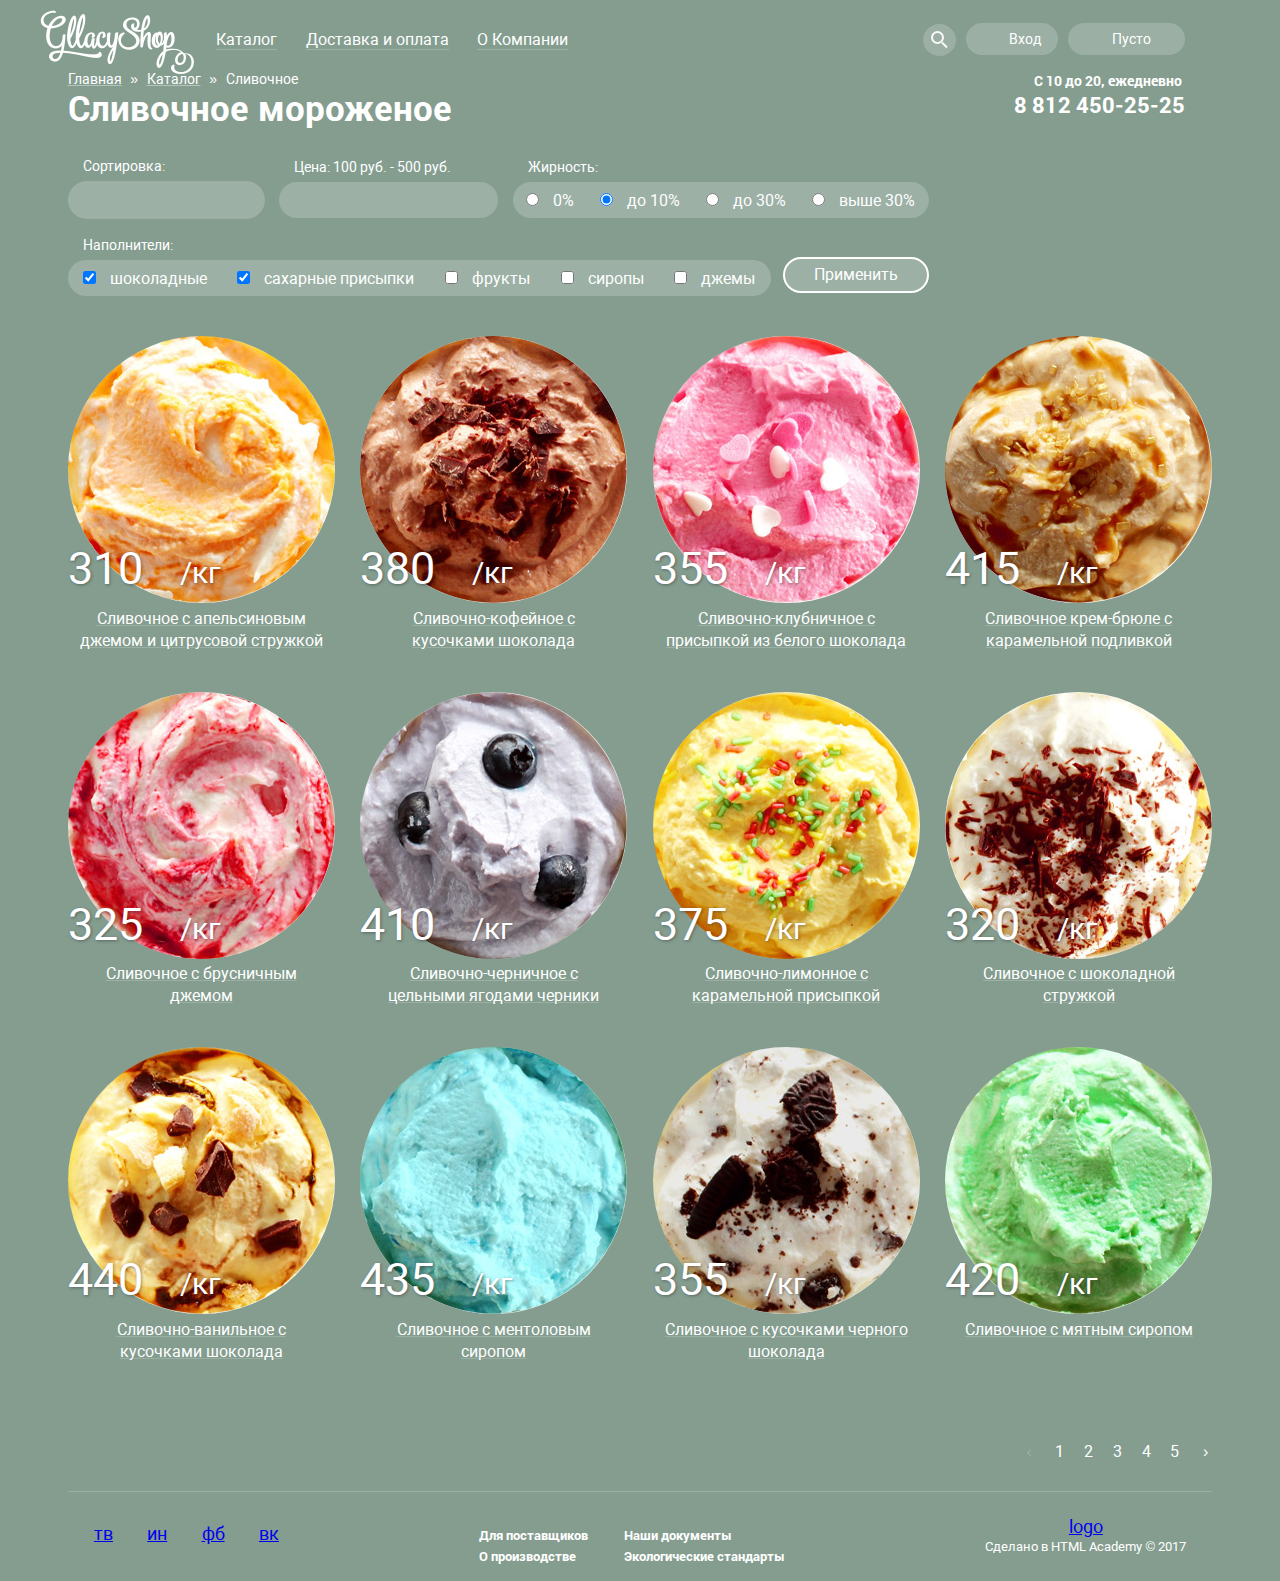
==== catalog.html @ 4d284d8c "grids" ====
<!DOCTYPE html>
<html lang='ru'>

<head>
  <meta charset='utf-8'>
  <title>Gllacy Shop</title>
  <link href="css/normalize.css" rel="stylesheet">
  <link href="css/style.css" rel="stylesheet">
</head>

<body>
  <div class="content-wrapper">
  <div class="site-wrapper">
    <header class="page-header">
      <div class='page-header__container'>
        <div class="page-header__logo">
          <a href="index.html">
          <img src="img/logo.png" width="154px" height="64px" alt="Gllacy Shop" />
          </a>
        </div>
        <nav class="navigation">
          <div class="navigation__top">
            <ul class="navigation__first-list">
              <li>
                <a href="catalog.html">Каталог</a>
              </li>
              <li>
                <a href="#">Доставка и оплата</a>
              </li>
              <li>
                <a href="#">О Компании</a>
              </li>
            </ul>
            <ul class="navigation__second-list">
              <li class="navigation__first-item">
                <a class="navigation__second-list-search" href="#" title="Поиск"></a>
              </li>
              <li class="navigation__second-item">
                <a class="navigation__second-list-account" href="#">Вход</a>
              </li>
              <li class="navigation__third-item">
                <a class="navigation__second-list-basket" href="#" title="Карзина">Пусто</a>
              </li>
            </ul>
            <div class="telephone">
              <a class="navigation__telephone" href="tel:+78124502525">8 812 450-25-25</a>
            </div>
          </div>
          <ul class="navigation__hidden-list">
            <li class="navigation__hidden-item">
              <a class="navigation__hidden-list-link first-link" href="#">Новинки</a>
            </li>
            <li class="navigation__hidden-item">
              <a class="navigation__hidden-list-link" href="catalog.html">Сливочное</a>
            </li>
            <li class="navigation__hidden-item">
              <a class="navigation__hidden-list-link" href="#">Щербеты</a>
            </li>
            <li class="navigation__hidden-item">
              <a class="navigation__hidden-list-link" href="#">Фруктовый лёд</a>
            </li>
            <li class="navigation__hidden-item">
              <a class="navigation__hidden-list-link" href="#">Мелорин</a>
            </li>
          </ul>
          <div class="search-hidden">
            <input type="search" value="Что ищем?" autofocus/>
          </div>
          <div class="navigation__pop-up">
            <input type "email" placeholder="Электронная почта" autocomplete="on" tabindex="1" autofocus/>
            <input type="password" placeholder="Пароль" autocomplete="on" tabindex="2" autofocus/>
            <buttom>Войти</buttom>
            <a href="#">Забыли пароль?</a>
            <a href="#">Новая регистрация</a>
          </div>
        </nav>
      </div>
    </header>
    <main>
      <div class="main__wrapper">
      <div class="breadcrumbs">
        <a class="breadcrumbs__link" href="index.html">Главная</a>
        <a class="breadcrumbs__link-arrows" href="#">»</a>
        <a class="breadcrumbs__link" href="#">Каталог</a>
        <a class="breadcrumbs__link-arrows" href="#">»</a>
        <a class="breadcrumbs__link-active" href="#">Сливочное</a>
      </div>
      <h2 class="main__title">Сливочное мороженое</h2>
      <form class="filter-form">
        <div class="filter-forms">
          <div class="filter-form__section">
            <div class="filter-form__legend">Сортировка:</div>
            <div class="wish-filters">
              <input type="text" list="list-filters" name="list-filters">
              <datalist id="list-filters">
                    <option value="по популярности" checked>
                    <option value="сначала недорогие">
                    <option value="сначала дорогие">
                    <option value="по жирности">
                  </datalist>
            </div>
          </div>
          <div class="filter-form__section">
            <div class="filter-form__legend">Цена: 100 руб. - 500 руб.</div>
            <div class="filter-for__slider">
            </div>
          </div>
          <div class="filter-form__section">
            <div class="filter-form__legend">Жирность:</div>
            <div class="radio__items">
              <div class="radio__item">
                <label class="radio-button">
                   <input class="radio-button__input" type="radio" name="type" value="fattiness"/>
                   <span class="radio-button__text">0%</span>
                 </label>
              </div>
              <div class="radio__item">
                <label class="radio-button">
                   <input class="radio-button__input" type="radio" name="type" value="fattiness" checked/>
                   <span class="radio-button__text">до 10%</span>
                 </label>
              </div>
              <div class="radio__item">
                <label class="radio-button">
                   <input class="radio-button__input" type="radio" name="type" value="fattiness"/>
                   <span class="radio-button__text">до 30%</span>
                 </label>
              </div>
              <div class="radio__item">
                <label class="radio-button">
                   <input class="radio-button__input" type="radio" name="type" value="fattiness"/>
                   <span class="radio-button__text">выше 30%</span>
                 </label>
              </div>
            </div>
          </div>
        </div>
        <div class="filter-forms">
        <div class="filter-form__section">
          <div class="filter-form__fieldset">
            <div class="filter-form__legend">Наполнители:</div>
            <div class="checkbox-items">
              <div class="checkbox-list__item">
                <label class="checkbox">
                <input class="checkbox__input" type="checkbox" name="topping" value="" checked>
                <span class="checkbox__text">шоколадные</span>
              </label>
              </div>
              <div class="checkbox-list__item">
                <label class="checkbox">
                <input class="checkbox__input" type="checkbox" name="topping" value="" checked>
                <span class="checkbox__text">сахарные присыпки</span>
              </label>
              </div>
              <div class="checkbox-list__item">
                <label class="checkbox">
                <input class="checkbox__input" type="checkbox" name="topping" value="">
                <span class="checkbox__text">фрукты</span>
              </label>
              </div>
              <div class="checkbox-list__item">
                <label class="checkbox">
                <input class="checkbox__input" type="checkbox" name="topping" value="">
                <span class="checkbox__text">сиропы</span>
              </label>
              </div>
              <div class="checkbox-list__item">
                <label class="checkbox">
                <input class="checkbox__input" type="checkbox" name="topping" value="">
                <span class="checkbox__text">джемы</span>
              </label>
              </div>
            </div>
          </div>
          </div>
          <button>Применить</button>
        </div>
      </form>
      <section class="goods">
        <div class="goods__items">
        <article class="goods__item">
          <img src="./img/goods/1/1.jpg" width="267px" height="267px" alt="Сливочное с апельсиновым джемом и цитрусовой стружкой"/>
          <span class="goods__price">310<a class="hits__price-icon" href="#"></a></span>
          <p class="goods__description">Сливочное с апельсиновым джемом и цитрусовой стружкой</p>
        </article>
        <article class="goods__item">
          <img src="./img/goods/1/2.jpg" width="267px" height="267px" alt="Сливочно-кофейное с кусочками шоколада"/>
          <span class="goods__price">380<a class="hits__price-icon" href="#"></a></span>
          <p class="goods__description">Сливочно-кофейное с кусочками шоколада</p>
        </article>
        <article class="goods__item">
          <img src="./img/goods/1/3.jpg" width="267px" height="267px" alt="Сливочно-клубничное с присыпкой из белого шоколада"/>
          <span class="goods__price">355<a class="hits__price-icon" href="#"></a></span>
          <p class="goods__description">Сливочно-клубничное с присыпкой из белого шоколада</p>
        </article>
        <article class="goods__item">
          <img src="./img/goods/1/4.jpg" width="267px" height="267px" alt="Сливочное крем-брюле с карамельной подливкой"/>
          <span class="goods__price">415<a class="hits__price-icon" href="#"></a></span>
          <p class="goods__description">Сливочное крем-брюле с карамельной подливкой</p>
        </article>
        <article class="goods__item">
          <img src="./img/goods/2/1.jpg" width="267px" height="267px" alt="Сливочное с брусничным джемом"/>
          <span class="goods__price">325<a class="hits__price-icon" href="#"></a></span>
          <p class="goods__description">Сливочное с брусничным джемом</p>
        </article>
        <article class="goods__item">
          <img src="./img/goods/2/2.jpg" width="267px" height="267px" alt="Сливочно-черничное с цельными ягодами черники"/>
          <span class="goods__price">410<a class="hits__price-icon" href="#"></a></span>
          <p class="goods__description">Сливочно-черничное с цельными ягодами черники</p>
        </article>
        <article class="goods__item">
          <img src="./img/goods/2/3.jpg" width="267px" height="267px" alt="Сливочно-лимонное с карамельной присыпкой"/>
          <span class="goods__price">375<a class="hits__price-icon" href="#"></a></span>
          <p class="goods__description">Сливочно-лимонное с карамельной присыпкой</p>
        </article>
        <article class="goods__item">
          <img src="./img/goods/2/4.jpg" width="267px" height="267px" alt="Сливочное с шоколадной стружкой"/>
          <span class="goods__price">320<a class="hits__price-icon" href="#"></a></span>
          <p class="goods__description">Сливочное с шоколадной стружкой</p>
        </article>
        <article class="goods__item">
          <img src="./img/goods/3/1.jpg" width="267px" height="267px" alt="Сливочно-ванильное с кусочками шоколада"/>
          <span class="goods__price">440<a class="hits__price-icon" href="#"></a></span>
          <p class="goods__description">Сливочно-ванильное с кусочками шоколада</p>
        </article>
        <article class="goods__item">
          <img src="./img/goods/3/2.jpg" width="267px" height="267px" alt="Сливочноe с ментоловым сиропом"/>
          <span class="goods__price">435<a class="hits__price-icon" href="#"></a></span>
          <p class="goods__description">Сливочноe с ментоловым сиропом</p>
        </article>
        <article class="goods__item">
          <img src="./img/goods/3/3.jpg" width="267px" height="267px" alt="Сливочное с кусочками черного шоколада"/>
          <span class="goods__price">355<a class="hits__price-icon" href="#"></a></span>
          <p class="goods__description">Сливочное с кусочками черного шоколада</p>
        </article>
        <article class="goods__item">
          <img src="./img/goods/3/4.jpg" width="267px" height="267px" alt="Сливочное с мятным сиропом"/>
          <span class="goods__price">420<a class="hits__price-icon" href="#"></a></span>
          <p class="goods__description">Сливочное с мятным сиропом</p>
        </article>
        </div>
        <div class="goods__items">
          <div class="paginator">
            <div class="paginator__pages">
              <span class="paginator__arrows">‹</span>
              <a class="paginator__link" href="#">1</a>
              <a class="paginator__link" href="#">2</a>
              <a class="paginator__link" href="#">3</a>
              <a class="paginator__link" href="#">4</a>
              <a class="paginator__link" href="#">5</a>
              <span class="paginator__arrows">›</span>
            </div>
          </div>
        </div>
      </section>
      <div class="line"></div>
      </div>
    </main>

    <footer class="page-footer">
      <div class="page-footer__container">
        <div class="page-footer__social">
          <ul class="social__items">
            <li class="social__item">
              <a class="social__link" href="#" title="Наш твиттер">тв</a>
            </li>
            <li class="social__item">
              <a class="social__link" href="#" title="Наш Инстраграм">ин</a>
            </li>
            <li class="social__item">
              <a class="social__link" href="#" title="Мы в фейсбук">фб</a>
            </li>
            <li class="social__item">
              <a class="social__link" href="#" title="Мы вконтакте">вк</a>
            </li>
          </ul>
        </div>
        <div class="documents">
          <ul class="documents__items">
            <li class="documents__item">
              <a class="documents__link" href="#">Для поставщиков</a>
            </li>
            <li class="documents__item">
              <a class="documents__link" href="#">О производстве</a>
            </li>
          </ul>
          <ul class="documents__items">
            <li class="documents__item">
              <a class="documents__link" href="#">Наши документы</a>
            </li>
            <li class="documents__item">
              <a class="documents__link" href="#">Экологические стандарты</a>
            </li>
          </ul>
        </div>
        <div class="copyright">
          <a class="copyright__logo" href="#">logo</a>
          <span class="copyright__description">Сделано в <a>HTML Academy</a> © 2017</span>
        </div>
      </div>
    </footer>
    </div>
  </div>
</body>

</html>
---- css/style.css ----
@font-face {
  font-family: 'Roboto';
  src: url('../fonts/roboto.woff') format('woff'), url('../fonts/roboto.woff2') format('woff2');
  font-weight: normal;
}
@font-face {
  font-family: 'Roboto';
  src: url('../fonts/robotobold.woff') format('woff'), url('../fonts/robotobold.woff2') format('woff2');
  font-weight: bold;
}


body {
  margin: 0;
  font-size: 18px;
  line-height: 1.2;
  font-family: "Roboto", "Arial", sans-serif;
  background-color: #849d8f;
}

body > input[type="radio"] {
  display: none;
}

.site-wrapper {
  background-position: top center;
  background-repeat: no-repeat;
  transition:
    background-image 0.5s ease,
    background-color 0.5s ease;
}

.content-wrapper {
  min-width: 940px;
  max-width: 1200px;
  margin: 0 auto;
  padding: 0 2.3%;
}

.page-header {
  min-width: 940px;
}

.page-header__container {
  display: flex;
  flex-direction: row;
  position: relative;
  height: 6.25%;
}

.page-header__logo {
  display: flex;
  position: absolute;
  top: 10px;
  margin-right: 22px;
}

.navigation {
  position: relative;
  margin-left: 154px;
  width: 82.6%;
}

.navigation__top {
   display: flex;
   flex-direction: row;
   justify-content: space-between;
   position: relative;
}

.navigation__telephone {
  position: absolute;
  top: 93px;
  right: 0px;
  color: white;
  font-size: 22px;
  line-height: 24px;
  font-weight: 600;
  text-decoration: none;
}

.navigation__telephone:after {
  content: "С 10 до 20, ежедневно";
  position: absolute;
  top: -20px;
  right: 0px;
  color: white;
  width: 151px;
  font-size: 14px;
  line-height: 16px;
  font-weight: 600;
}

.navigation__first-list {
  display: flex;
  flex-wrap: nowrap;
  justify-content: space-between;
  margin: 0;
  padding: 0;
  width: 352px;
  margin-left: 22px;
}

.navigation__first-list li {
  margin: 0;
  padding: 0;
  list-style: none;
}

.navigation__first-list li:first-child {

}

.navigation__first-list a {
  display: flex;
  flex-wrap: nowrap;
  margin-top: 31px;
  padding: 0;
  font-size: 16px;
  line-height: 18px;
  color: white;
  font-weight: 500;
  border-bottom: 1px solid rgba(250, 250, 250, 0.2);
  text-decoration: none;
}

.navigation__hidden-list ul {
  display: flex;
  flex-direction: column;
  width: 143px;
  height: 171px;
  background-color: #f8f7f4;
}

.navigation__hidden-item {
  position: absolute;
  top: -37px;
  padding: 0;
  margin: 0;
  list-style: none;
}

.navigation__hidden-list-link {
  position: relative;
  color: white;
  text-decoration: none;
  padding: 13px 0 14px 21px;
}

.first-link:after {
  position: absolute;
  top: -30px;
  width: 128px;
  height: 1px;
  background-color: #d1d0ce;
}

.navigation__second-list {
  display: flex;
  margin: 0;
  padding: 0;
  width: 262px;
}

.navigation__second-list li {
  margin: 0;
  padding: 0;
  list-style: none;
}

.navigation__second-list a {
  display: flex;
  justify-content: center;
  align-items: center;
  padding: 0;
  font-size: 14px;
  line-height: 16px;
  color: white;
  font-weight: 300;
  text-decoration: none;
}

.navigation__second-list-search {
  position: absolute;
  top: 7px;
  left: 8px;
  width: 9px;
  height: 9px;
  border: 2px solid rgba(250, 250, 250, 1);
  border-radius: 50%;
}

.navigation__second-list-search:before {
  content: "";
  position: absolute;
  top: 11px;
  left: 8px;
  width: 7px;
  height: 2px;
  background: rgba(250, 250, 250, 1);
  transform: rotate(45deg);
}

.navigation__second-list-account {
  margin-left: 26px;
}

.navigation__second-list-basket {
  margin-left: 9px;
}

.navigation__first-item {
  display: flex;
  justify-content: center;
  position: absolute;
  top: 24px;
  right: 229px;
  width: 33px;
  height: 32px;
  background-color: rgba(250, 250, 250, 0.2);
  border-radius: 50%;
}

.navigation__second-item {
  display: flex;
  justify-content: center;
  position: absolute;
  top: 23px;
  right: 127px;
  width: 92px;
  height: 32px;
  background-color: rgba(250, 250, 250, 0.2);
  border-radius: 20px;
}

.navigation__third-item {
  display: flex;
  justify-content: center;
  position: absolute;
  top: 23px;
  right: 0;
  width: 117px;
  height: 32px;
  background-color: rgba(250, 250, 250, 0.2);
  border-radius: 20px;
}

.navigation__hidden-list {
  display: none;
}

.navigation__pop-up {
  display: none;
}

.search-hidden {
  display: none;
}

/* slider*/
.slider {
  position: relative;
  padding-top: 270px;
  text-align: center;
  color: #fff;
}

.slider__slide-title {
  width: 668px;
  margin: 75px auto 34px;
  font-weight: 700;
  font-size: 60px;
  line-height: 60px;
}

.btn__slide {
  display: inline-block;
  padding: 7px 41px 12px;

  font-weight: 600;
  font-size: 32px;
  line-height: 44px;
  vertical-align: top;
  color: #fff;
  text-decoration: none;
  text-shadow: 0 2px 5px rgba(160, 32, 11, 0.76);

  background: linear-gradient(top, #f26843 50%%, #e74a35 100%);
  background: #f26843;
  border-radius: 100px;
  box-shadow: 0 2px 2px rgba(172, 16, 0, 0.64);
}

.btn__slide:hover {
  background: linear-gradient(to bottom, #f58669 0%, #ec6f5e 100%);
  box-shadow: inset 0 2px 2px rgba(172, 16, 0, 1);
}

.btn__slide:active {
  background: linear-gradient(to bottom, #d84742 0%, #e1613e 100%);
  box-shadow: inset 0 2px 2px rgba(172, 16, 0, 1);
}

.slider-controls {
  position: absolute;
  bottom: 22px;
  left: 0;
  padding-left: 27px;
  z-index: 20;
  font-size: 0;
}

.slider-controls label {
  display: inline-block;
  width: 17px;
  height: 17px;
  margin-right: 8px;
  vertical-align: top;
  background-color: transparent;
  border: 2px solid #fff;
  border-radius: 50%;
  cursor: pointer;
}

.slider__slide {
  display: none;
}
.site-wrapper:before,
.site-wrapper:after {
  content: "";
  visibility: hidden;
}

.site-wrapper:before,
.site-wrapper:after {
  background-image: url("../img/slides/slide1.png");
}

.site-wrapper:after {
  background-image: url("../img/slides/slide2.png");
}

#btn-1:checked ~ .site-wrapper {
  background-color: #849d8f;
  background-image: url("../img/slides/slide1.png");
}

#btn-2:checked ~ .site-wrapper {
  background-color: #8996a6;
  background-image: url("../img/slides/slide2.png");
}

#btn-3:checked ~ .site-wrapper {
  background-color: #9d8b84;
  background-image: url("../img/slides/slide3.png");
}

#btn-1:checked ~ .site-wrapper #slide1,
#btn-2:checked ~ .site-wrapper #slide2,
#btn-3:checked ~ .site-wrapper #slide3 {
  display: block;
}

#btn-1:checked ~ .site-wrapper label[for="btn-1"],
#btn-2:checked ~ .site-wrapper label[for="btn-2"],
#btn-3:checked ~ .site-wrapper label[for="btn-3"] {
  background-color: #fff;
}
/* main */
.main__container {
  min-width: 900px;
  margin: 0 auto;
  padding: 0 2.3%;
}

.banners {
  display: flex;
  margin-top: 3.08%;
}

.banners__item {
  display: flex;
  flex-direction: column;
  position: relative;
  padding: 21px 21px;
  width: 48.8%;
  height: 188px;
  background-image: url("../img/background-malina.jpg");
  border-radius: 20px;
  background-color: rgba(120,6,19, 0.4);
}

.banners__item:last-child {
  margin-left: 2.2%;
  background-image: url("../img/background-shoko.jpg");
  background-color: rgba(82,37,18, 0.4);
}

.banners__title {
  margin: 0;
  margin-bottom: 28px;
  font-size: 35px;
  line-height: 41px;
  color: white;
}

.banners__describtion {
  margin: 0;
  font-weight: 600;
  font-size: 18px;
  line-height: 22px;
  color: white;
  margin-bottom: 48px;
}

.btn__banners {
  display: flex;
  justify-content: center;
  align-items: center;
  position: absolute;
  right: 22px;
  bottom: 22px;
  padding: 14px 22px;

  font-weight: 600;
  font-family: "Roboto";
  font-size: 18px;
  line-height: 24px;
  vertical-align: top;
  color: #fff;
  text-decoration: none;
  text-shadow: 0 2px 5px rgba(160, 32, 11, 0.76);

  background: linear-gradient(top, #f26843 0%, #e74a35 100%);
  background: #f26843;
  border-radius: 100px;
  box-shadow: 0 2px 2px rgba(172, 16, 0, 0.64);
}

.btn__banners:hover {
  background: linear-gradient(to bottom, #f58669 0%, #ec6f5e 100%);
  box-shadow: inset 0 2px 2px rgba(172, 16, 0, 1);
}

.btn__banners:active {
  background: linear-gradient(to bottom, #d84742 0%, #e1613e 100%);
  box-shadow: inset 0 2px 2px rgba(172, 16, 0, 1);
}

.hits {
  display: flex;
  justify-content: space-between;
  margin-top: 40px;
  min-width: 860px;
}

.hits__item {
  position: relative;
  width: 22.2%;
}

.hits__image img {
  position: relative;
  width: 100%;
  height: 100%;
  border-radius: 50%;
}

.hits__image img:first-child {
  background-color: rgba(253,206,121, 0.4);
}

.hits__image img:nth-child(2) {
  background-color: rgba(203,109,81, 0.4);
}

.hits__image img:nth-child(3) {
  background-color: rgba(253,142,174, 0.4);
}

.hits__image img:last-child {
  background-color: rgba(228,167,99, 0.4);
}

.hits__image::after {
  content: "";
  position: absolute;
  top: 0;
  left: 0;
  background-image: url("../img/hit.jpg");
  border-radius: 50%;
  z-index: 20;
}

.hits__price {
  position: absolute;
  top: 210px;
  left: 0;
  font-size: 45px;
  line-height: 45px;
  color: white;
  text-shadow: 1px 1px 3px rgba(49, 50, 53, 0.5);
}

.hits__item:after {
  content: "/кг";
  position: absolute;
  top: 214px;
  left: 112px;
  font-size: 30px;
  line-height: 45px;
  color: white;
  text-shadow: 1px 1px 3px rgba(49, 50, 53, 0.5);
}

.hits__description {
  color: white;
  justify-content: center;
  margin: 0 10px;
  align-items: center;
  text-align: center;
  font-size: 16px;
  line-height: 22px;
  text-decoration: underline rgba(250, 250, 250, 0.2);
}

.seo {
  width: 95.5;
  height: 25.58%;
  background-image: url("../img/background-wafer.jpg");
  background-position: top center;
  background-color: rgb(251,228,180);
  border-radius: 30px;
  margin-top: 40px;
}

.seo__title {
  margin: 0;
  padding: 0 20px;
  padding-top: 15px;
  font-size: 24px;
  line-height: 30px;
  font-weight: 400;
  color: rgb(50, 50, 50);
}

.seo__features {
  display: flex;
  justify-content: space-between;
  padding: 0 20px;
}

.seo__column {
  display: flex;
  flex-direction: column;
  width: 476px;
  margin-left: 58px;
}

.seo__description {
  font-size: 16px;
  line-height: 22px;
  color: rgb(50, 50, 50);
}

.news-distribution {
  display: flex;
  min-width: 860px;
  margin: 20px 0;
}

.news {
  display: flex;
  flex-direction: column;
  width: 48.8%;
  height: 220px;
  background-image: url("../img/background-strawberries.jpg");
  background-position: top center;
  background-color: #fff;
  border-radius: 20px;
  padding: 0 20px;
  margin-right: 2.2%;
}

.news__description {
  display: flex;
  justify-content: space-between;
  font-size: 16px;
  line-height: 22px;
  padding-top: 23px;
  color: rgb(50, 50, 50);
}

.news__title {
  width: 285px;
  font-size: 24px;
  line-height: 30px;
  color: rgb(50, 50, 50);
  text-decoration: underline;
  margin: 0;
}

.distribution {
  display: flex;
  flex-direction: column;
  width: 48.8%;
  height: 220px;
  background-color: rgb(248, 247, 244);
  border-radius: 20px;
  border-image: 5px solid url("../img/background-post.jpg");
  padding-top: 23px;
  padding: 0px 20px;
}

.distribution__description {
  width: 91%;
  height: 38.18%;
  font-size: 16px;
  line-height: 22px;
  color: rgb(50, 50, 50);
  margin-top: 33px;
}

.distribution__form {
  display: flex;
}

.distribution input[type="email"] {
  width: 65.3%;
  height: 13px;
  padding: 15px 14px 15px;
  border: 1px solid #d3d3d2;
  border-radius: 10px;
  margin-top: 31px;
  margin-right: 10px;
}

.btn__distribution {
  display: flex;
  justify-content: center;
  align-items: center;
  margin-top: 31px;
  padding: 8px 18px;

  font-weight: 600;
  font-family: "Roboto";
  font-size: 18px;
  line-height: 24px;
  vertical-align: top;
  color: #fff;
  text-decoration: none;
  text-shadow: 0 2px 5px rgba(160, 32, 11, 0.76);

  background: linear-gradient(top, #f26843 0%, #e74a35 100%);
  background: #f26843;
  border-radius: 100px;
  box-shadow: 0 2px 2px rgba(172, 16, 0, 0.64);
}

.btn__distribution:hover {
  background: linear-gradient(to bottom, #f58669 0%, #ec6f5e 100%);
  box-shadow: inset 0 2px 2px rgba(172, 16, 0, 1);
}

.btn__distribution:active {
  background: linear-gradient(to bottom, #d84742 0%, #e1613e 100%);
  box-shadow: inset 0 2px 2px rgba(172, 16, 0, 1);
}

.map {
  position: relative;
  width: auto;
  height: 430px;
  background-color: #ece5c8;
}

.contacts {
  display: flex;
  flex-direction: column;
  position: absolute;
  top: 63px;
  right: 2.3%;
  padding: 33px 25px 31px;
  width: 255px;
  height: 238px;
  background-color: white;
  border-radius: 20px;
  z-index: 10;
}

.contacts p {
  font-size: 18px;
  line-height: 24px;
  font-weight: bold;
}

.contacts__telephone {
  font-size: 18px;
  line-height: 22px;
  color: black;
  text-decoration: none;
  font-weight: bold;
}

.contacts span {
  font-size: 14px;
  line-height: 20px;
}

.contacts span:last-child {
  line-height: 22px;
}

.btn__write-us {
  display: flex;
  justify-content: center;
  align-items: center;
  margin-top: 16px;
  padding: 14px 28px;

  font-weight: 600;
  font-family: "Roboto";
  font-size: 18px;
  line-height: 24px;
  vertical-align: top;
  color: #fff;
  text-decoration: none;
  text-shadow: 0 2px 5px rgba(160, 32, 11, 0.76);

  background: linear-gradient(top, #f26843 0%, #e74a35 100%);
  background: #f26843;
  border-radius: 100px;
  box-shadow: 0 2px 2px rgba(172, 16, 0, 0.64);
}

.btn__write-us:hover {
  background: linear-gradient(to bottom, #f58669 0%, #ec6f5e 100%);
  box-shadow: inset 0 2px 2px rgba(172, 16, 0, 1);
}

.btn__write-us:active {
  background: linear-gradient(to bottom, #d84742 0%, #e1613e 100%);
  box-shadow: inset 0 2px 2px rgba(172, 16, 0, 1);
}

.form-answer {
  display: none;
}

.page-footer {
  min-width: 900px;
  margin: 0 auto;
  height: 11.1%;
  padding: 0 2.3%;
}

.page-footer__container {
  display: flex;
  align-items: center;
  justify-content: space-between;
  padding: 18px 2.3%;
}

.page-footer__social {
  width: 185px;
  height: 40px;
  margin-top: 13px;
}

.social__items {
  display: flex;
  flex-direction: row;
  justify-content: space-between;
  margin: 0;
  padding: 0;
}

.social__item {
  list-style: none;
  margin: 0;
  padding: 0;
}

.documents {
  display: flex;
  flex-direction: row;
  justify-content: space-between;
  width: 306px;
  height: 40px;
  margin-top: 13px;
}

.documents__items {
  display: flex;
  flex-direction: column;
}

.documents__items {
  margin: 0;
  padding: 0;
  list-style: none;
}

.documents__link:first-child {
  font-weight: 600;
}

.documents__link {
  font-size: 13px;
  line-height: 18px;
  color: white;
  text-decoration: none;
}

.copyright {
  display: flex;
  flex-direction: column;
  align-items: center;
}

.copyright__logo {

}
.copyright__description {
  font-size: 13px;
  line-height: 18px;
  color: white;
}
/* catalog */
.main__wrapper {
  min-width: 900px;
  margin: 0 auto;
  padding: 0 2.3%;
}

.breadcrumbs {
  display: flex;
  justify-content: space-between;
  width: 230px;
}

.breadcrumbs a {
  color: white;
  font-size: 14px;
  line-height: 16px;
  margin-top: 21px;
  text-decoration: none;
}

.breadcrumbs__link:first-child {
  text-decoration: underline rgba(255, 255, 255, 0.4);
}

.breadcrumbs__link:nth-child(3) {
  text-decoration: underline rgba(255, 255, 255, 0.4);
}

.main__title {
  font-size: 35px;
  line-height: 41px;
  color: rgb(255, 255, 255);
  margin: 0;
}

.filter-form {
  display: flex;
  flex-direction: column;
  justify-content: flex-start;
  width: 861px;
  margin-top: 30px;
}

.filter-forms {
  display: flex;
  flex-direction: row;
  justify-content: space-between;
  align-items: center;
}

.filter-forms:nth-child(2) {
  margin-top: 18px;
}

.filter-form__section {
  position: relative;
  display: flex;
  flex-direction: column;
}

.filter-form__legend {
  font-size: 14px;
  line-height: 16px;
  color: white;
  margin-left: 15px;
}

.wish-filters input[type="text"] {
  width: 193px;
  height: 36px;
  background-color: rgba(255, 255, 255, 0.2);
  border: none;
  border-radius: 20px;
  color: white;
  margin-top: 7px;
  cursor: pointer;
}

.wish-filters input[type="text"]:hover {
  background-color: rgb(255, 255, 255)
}


.filter-for__slider {
  width: 219px;
  height: 36px;
  background-color: rgba(255, 255, 255, 0.2);
  border-radius: 20px;
  margin-top: 7px;
}

.radio__items {
  display: flex;
  flex-direction: row;
  justify-content: space-around;
  align-items: center;
  width: 416px;
  height: 36px;
  background-color: rgba(255, 255, 255, 0.2);
  border-radius: 20px;
  margin-top: 7px;
}

.radio-button__text {
  font-size: 16px;
  line-height: 18px;
  color: white;
  margin-left: 10px;
  font-weight: 500;
}

.checkbox-items {
  display: flex;
  flex-direction: row;
  justify-content: space-around;
  align-items: center;
  width: 703px;
  height: 36px;
  background-color: rgba(255, 255, 255, 0.2);
  border-radius: 20px;
  margin-top: 7px;
}

.checkbox__text {
  font-size: 16px;
  line-height: 18px;
  color: white;
  margin-left: 10px;
  font-weight: 500;
}

.filter-forms button {
  display: flex;
  justify-content: center;
  align-items: center;
  margin-top: 17px;
  padding: 2px 29px;

  font-weight: 500;
  font-family: "Roboto";
  font-size: 16px;
  line-height: 28px;
  vertical-align: top;
  color: #fff;
  text-decoration: none;

  background-color: rgba(255, 255, 255, 0.2);
  border: 2px solid white;
  border-radius: 100px;
}

.filter-forms button:hover {
  border: none;
  color: black;
  background: rgb(255, 255, 255);
  padding: 4px 31px;
}

.filter-forms button:active {
  border: none;
  padding: 4px 31px;
  background: rgb(234, 234, 234);
  box-shadow: inset 0 2px 2px rgba(105, 105, 105, 1);
}
/* filters */

.goods {
  display: flex;
  flex-direction: column;
  margin-top: 40px;
}

.goods__items {
  display: flex;
  justify-content: space-between;
  flex-wrap: wrap;
}

.goods__items:last-child {
  justify-content: flex-end;
  margin-top: 40px;
}

.goods__item {
  position: relative;
  width: 267px;
  margin-bottom: 40px;
}

.goods__item img {
  position: relative;
  width: 267px;
  height: 267px;
  border-radius: 50%;
}

.goods__price {
  position: absolute;
  top: 210px;
  left: 0;
  font-size: 45px;
  line-height: 45px;
  color: white;
  text-shadow: 1px 1px 3px rgba(49, 50, 53, 0.5);
}

.goods__item:after {
  content: "/кг";
  position: absolute;
  top: 214px;
  left: 112px;
  font-size: 30px;
  line-height: 45px;
  color: white;
  text-shadow: 1px 1px 3px rgba(49, 50, 53, 0.5);
}

.goods__price {
  position: absolute;
  top: 210px;
  left: 0;
  font-size: 45px;
  line-height: 45px;
  color: white;
  text-shadow: 1px 1px 3px rgba(49, 50, 53, 0.5);
}

.goods__item:after {
  content: "/кг";
  position: absolute;
  top: 214px;
  left: 112px;
  font-size: 30px;
  line-height: 45px;
  color: white;
  text-shadow: 1px 1px 3px rgba(49, 50, 53, 0.5);
}

.goods__description {
  color: white;
  justify-content: center;
  margin: 0 10px;
  align-items: center;
  text-align: center;
  font-size: 16px;
  line-height: 22px;
  text-decoration: underline rgba(250, 250, 250, 0.2);
}

.paginator {
  display: flex;
  flex-direction: row;
}

.paginator__arrows {
  padding: 0 24px;
}
.paginator__arrows:first-child {
  color: rgba(250, 250, 250, 0.2)
}

.paginator__pages {
  position: relative;
  display: flex;
  flex-direction: row;
  justify-content: space-between;
  width: 190px;
}

.paginator__link {
  display: flex;
  justify-content: center;
  align-items: center;
  color: white;
  font-size: 16px;
  line-height: 18px;
  text-decoration: none;
  margin-bottom: 30px;
}

.paginator__pages .paginator__link:hover {
  width: 26px;
  height: 26px;
  border-radius: 50%;
  background-color: rgba(250, 250, 250, 0.2);
  margin-bottom: 22px;
}

.paginator__pages .paginator__link:active {
  width: 26px;
  height: 26px;
  background-color: rgba(250, 250, 250, 1);
  color: black;
  border-radius: 50%;
}

.paginator__pages .paginator__link:first-child {
  width: 26px;
  height: 26px;
  background-color: rgba(250, 250, 250, 1);
  color: black;
  border-radius: 50%;
}
.paginator__item:last-child{
  padding-right: 20px;
}

.paginator span {
  color: rgba(250, 250, 250, 1);
  font-size: 16px;
  line-height: 18px;
  text-decoration: none;
  padding: 0 4px;
}

.paginator__previous {
  color: rgba(250, 250, 250, 0.2);
}

.line {
  width: auto;
  height: 1px;
  background-color: rgba(250, 250, 250, 0.2);
}
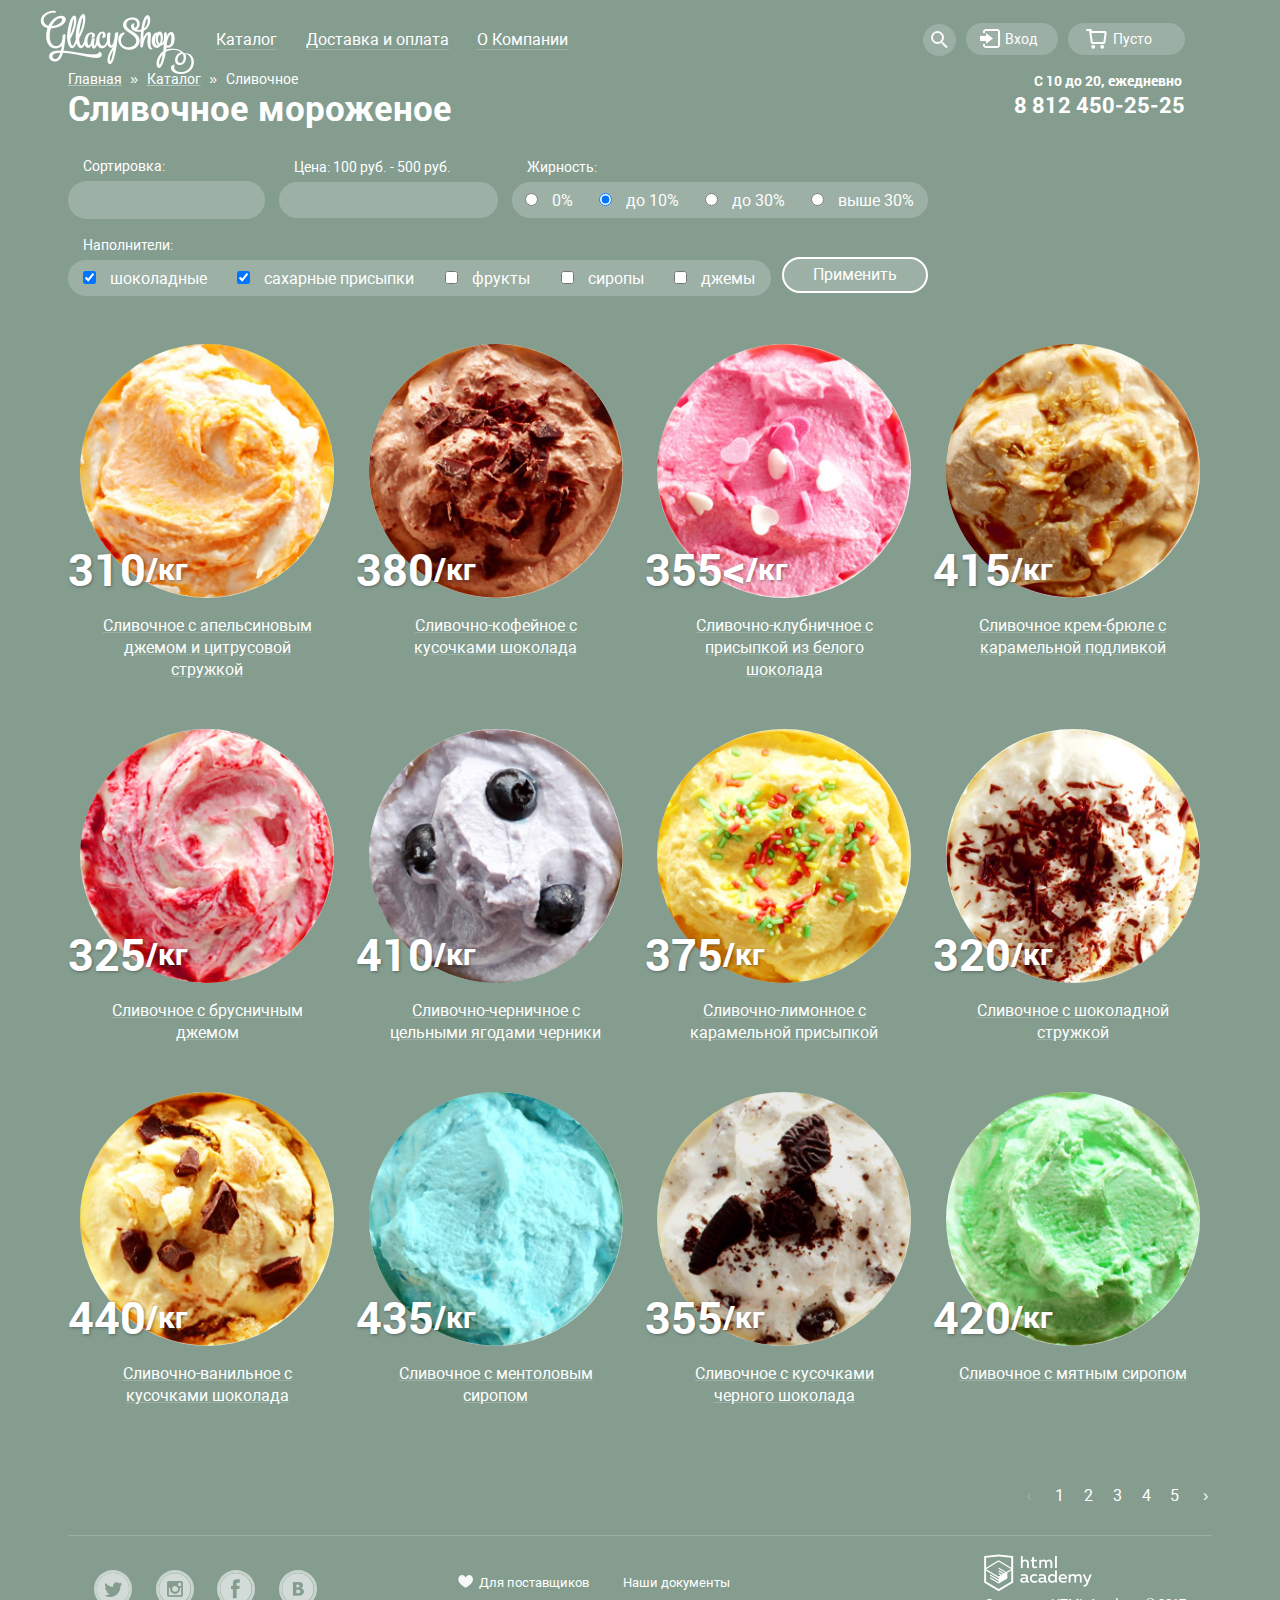
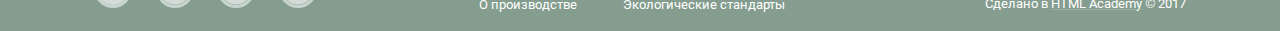
==== commit 11616f4e: "fine" ====
--- a/catalog.html
+++ b/catalog.html
@@ -36,10 +36,10 @@
                 <a class="navigation__second-list-search" href="#" title="Поиск"></a>
               </li>
               <li class="navigation__second-item">
-                <a class="navigation__second-list-account" href="#">Вход</a>
+                <a class="navigation__second-list-account sprite-entry" href="#"></a><span>Вход</span>
               </li>
               <li class="navigation__third-item">
-                <a class="navigation__second-list-basket" href="#" title="Карзина">Пусто</a>
+                <a class="navigation__second-list-basket sprite-basket" href="#" title="Корзина"></a><span>Пусто</span>
               </li>
             </ul>
             <div class="telephone">
@@ -51,7 +51,7 @@
               <a class="navigation__hidden-list-link first-link" href="#">Новинки</a>
             </li>
             <li class="navigation__hidden-item">
-              <a class="navigation__hidden-list-link" href="catalog.html">Сливочное</a>
+              <a class="navigation__hidden-list-link" href="#">Сливочное</a>
             </li>
             <li class="navigation__hidden-item">
               <a class="navigation__hidden-list-link" href="#">Щербеты</a>
@@ -180,63 +180,75 @@
         <div class="goods__items">
         <article class="goods__item">
           <img src="./img/goods/1/1.jpg" width="267px" height="267px" alt="Сливочное с апельсиновым джемом и цитрусовой стружкой"/>
-          <span class="goods__price">310<a class="hits__price-icon" href="#"></a></span>
+          <b class="goods__price">310<a class="hits__price-icon" href="#"></a><span class="goods__price-kg">/кг</span></b>
           <p class="goods__description">Сливочное с апельсиновым джемом и цитрусовой стружкой</p>
+          <a class="btn__preview" href="#">Быстрый просмотр</a>
         </article>
         <article class="goods__item">
           <img src="./img/goods/1/2.jpg" width="267px" height="267px" alt="Сливочно-кофейное с кусочками шоколада"/>
-          <span class="goods__price">380<a class="hits__price-icon" href="#"></a></span>
+          <b class="goods__price">380<a class="hits__price-icon" href="#"></a><span class="goods__price-kg">/кг</span></b>
           <p class="goods__description">Сливочно-кофейное с кусочками шоколада</p>
+          <a class="btn__preview" href="#">Быстрый просмотр</a>
         </article>
         <article class="goods__item">
           <img src="./img/goods/1/3.jpg" width="267px" height="267px" alt="Сливочно-клубничное с присыпкой из белого шоколада"/>
-          <span class="goods__price">355<a class="hits__price-icon" href="#"></a></span>
+          <b class="goods__price">355<a class="hits__price-icon" href="#"></a><<span class="goods__price-kg">/кг</span></b>
           <p class="goods__description">Сливочно-клубничное с присыпкой из белого шоколада</p>
+          <a class="btn__preview" href="#">Быстрый просмотр</a>
         </article>
         <article class="goods__item">
           <img src="./img/goods/1/4.jpg" width="267px" height="267px" alt="Сливочное крем-брюле с карамельной подливкой"/>
-          <span class="goods__price">415<a class="hits__price-icon" href="#"></a></span>
+          <b class="goods__price">415<a class="hits__price-icon" href="#"></a><span class="goods__price-kg">/кг</span></b>
           <p class="goods__description">Сливочное крем-брюле с карамельной подливкой</p>
+          <a class="btn__preview" href="#">Быстрый просмотр</a>
         </article>
         <article class="goods__item">
           <img src="./img/goods/2/1.jpg" width="267px" height="267px" alt="Сливочное с брусничным джемом"/>
-          <span class="goods__price">325<a class="hits__price-icon" href="#"></a></span>
+          <b class="goods__price">325<a class="hits__price-icon" href="#"></a><span class="goods__price-kg">/кг</span></b>
           <p class="goods__description">Сливочное с брусничным джемом</p>
+          <a class="btn__preview" href="#">Быстрый просмотр</a>
         </article>
         <article class="goods__item">
           <img src="./img/goods/2/2.jpg" width="267px" height="267px" alt="Сливочно-черничное с цельными ягодами черники"/>
-          <span class="goods__price">410<a class="hits__price-icon" href="#"></a></span>
+          <b class="goods__price">410<a class="hits__price-icon" href="#"></a><span class="goods__price-kg">/кг</span></b>
           <p class="goods__description">Сливочно-черничное с цельными ягодами черники</p>
+          <a class="btn__preview" href="#">Быстрый просмотр</a>
         </article>
         <article class="goods__item">
           <img src="./img/goods/2/3.jpg" width="267px" height="267px" alt="Сливочно-лимонное с карамельной присыпкой"/>
-          <span class="goods__price">375<a class="hits__price-icon" href="#"></a></span>
+          <b class="goods__price">375<a class="hits__price-icon" href="#"></a><span class="goods__price-kg">/кг</span></b>
           <p class="goods__description">Сливочно-лимонное с карамельной присыпкой</p>
+          <a class="btn__preview" href="#">Быстрый просмотр</a>
         </article>
         <article class="goods__item">
           <img src="./img/goods/2/4.jpg" width="267px" height="267px" alt="Сливочное с шоколадной стружкой"/>
-          <span class="goods__price">320<a class="hits__price-icon" href="#"></a></span>
+          <b class="goods__price">320<a class="hits__price-icon" href="#"></a><span class="goods__price-kg">/кг</span></b>
           <p class="goods__description">Сливочное с шоколадной стружкой</p>
+          <a class="btn__preview" href="#">Быстрый просмотр</a>
         </article>
         <article class="goods__item">
           <img src="./img/goods/3/1.jpg" width="267px" height="267px" alt="Сливочно-ванильное с кусочками шоколада"/>
-          <span class="goods__price">440<a class="hits__price-icon" href="#"></a></span>
+          <b class="goods__price">440<a class="hits__price-icon" href="#"></a><span class="goods__price-kg">/кг</span></b>
           <p class="goods__description">Сливочно-ванильное с кусочками шоколада</p>
+          <a class="btn__preview" href="#">Быстрый просмотр</a>
         </article>
         <article class="goods__item">
           <img src="./img/goods/3/2.jpg" width="267px" height="267px" alt="Сливочноe с ментоловым сиропом"/>
-          <span class="goods__price">435<a class="hits__price-icon" href="#"></a></span>
+          <b class="goods__price">435<a class="hits__price-icon" href="#"></a><span class="goods__price-kg">/кг</span></b>
           <p class="goods__description">Сливочноe с ментоловым сиропом</p>
+          <a class="btn__preview" href="#">Быстрый просмотр</a>
         </article>
         <article class="goods__item">
           <img src="./img/goods/3/3.jpg" width="267px" height="267px" alt="Сливочное с кусочками черного шоколада"/>
-          <span class="goods__price">355<a class="hits__price-icon" href="#"></a></span>
+          <b class="goods__price">355<a class="hits__price-icon" href="#"></a><span class="goods__price-kg">/кг</span></b>
           <p class="goods__description">Сливочное с кусочками черного шоколада</p>
+          <a class="btn__preview" href="#">Быстрый просмотр</a>
         </article>
         <article class="goods__item">
           <img src="./img/goods/3/4.jpg" width="267px" height="267px" alt="Сливочное с мятным сиропом"/>
-          <span class="goods__price">420<a class="hits__price-icon" href="#"></a></span>
+          <b class="goods__price">420<a class="hits__price-icon" href="#"></a><span class="goods__price-kg">/кг</span></b>
           <p class="goods__description">Сливочное с мятным сиропом</p>
+          <a class="btn__preview" href="#">Быстрый просмотр</a>
         </article>
         </div>
         <div class="goods__items">
@@ -258,47 +270,48 @@
     </main>
 
     <footer class="page-footer">
-      <div class="page-footer__container">
-        <div class="page-footer__social">
-          <ul class="social__items">
-            <li class="social__item">
-              <a class="social__link" href="#" title="Наш твиттер">тв</a>
-            </li>
-            <li class="social__item">
-              <a class="social__link" href="#" title="Наш Инстраграм">ин</a>
-            </li>
-            <li class="social__item">
-              <a class="social__link" href="#" title="Мы в фейсбук">фб</a>
-            </li>
-            <li class="social__item">
-              <a class="social__link" href="#" title="Мы вконтакте">вк</a>
-            </li>
-          </ul>
-        </div>
-        <div class="documents">
-          <ul class="documents__items">
-            <li class="documents__item">
-              <a class="documents__link" href="#">Для поставщиков</a>
-            </li>
-            <li class="documents__item">
-              <a class="documents__link" href="#">О производстве</a>
-            </li>
-          </ul>
-          <ul class="documents__items">
-            <li class="documents__item">
-              <a class="documents__link" href="#">Наши документы</a>
-            </li>
-            <li class="documents__item">
-              <a class="documents__link" href="#">Экологические стандарты</a>
-            </li>
-          </ul>
-        </div>
-        <div class="copyright">
-          <a class="copyright__logo" href="#">logo</a>
-          <span class="copyright__description">Сделано в <a>HTML Academy</a> © 2017</span>
-        </div>
-      </div>
-    </footer>
+    <div class="page-footer__container">
+      <div class="page-footer__social">
+        <ul class="social__items">
+          <li class="social__item">
+            <a class="social__link sprite-twitter" href="#" title="Наш твиттер"></a>
+          </li>
+          <li class="social__item">
+            <a class="social__link sprite-insta" href="#" title="Наш Инстраграм"></a>
+          </li>
+          <li class="social__item">
+            <a class="social__link sprite-fb" href="#" title="Мы в фейсбук"></a>
+          </li>
+          <li class="social__item">
+            <a class="social__link sprite-vk" href="#" title="Мы вконтакте"></a>
+          </li>
+        </ul>
+      </div>
+      <div class="documents">
+        <a href="#" class="link-heart sprite-heart"></a>
+        <ul class="documents__items">
+          <li class="documents__item">
+            <a class="documents__link link-bold" href="#">Для поставщиков</a>
+          </li>
+          <li class="documents__item">
+            <a class="documents__link" href="#">О производстве</a>
+          </li>
+        </ul>
+        <ul class="documents__items">
+          <li class="documents__item">
+            <a class="documents__link" href="#">Наши документы</a>
+          </li>
+          <li class="documents__item">
+            <a class="documents__link" href="#">Экологические стандарты</a>
+          </li>
+        </ul>
+      </div>
+      <div class="copyright">
+        <a class="copyright__logo sprite-logoacademy" href="https://htmlacademy.ru/intensive/htmlcss"></a>
+        <span class="copyright__description">Сделано в <a href="https://htmlacademy.ru/intensive/htmlcss">HTML Academy</a> © 2017</span>
+      </div>
+    </div>
+  </footer>
     </div>
   </div>
 </body>
--- a/css/style.css
+++ b/css/style.css
@@ -31,7 +31,7 @@
 }
 
 .content-wrapper {
-  min-width: 940px;
+  min-width: 900px;
   max-width: 1200px;
   margin: 0 auto;
   padding: 0 2.3%;
@@ -202,11 +202,39 @@
 }
 
 .navigation__second-list-account {
-  margin-left: 26px;
+  content: "";
+  position: absolute;
+  top: 20%;
+  left: 15%;
+  background-image: url("../img/icons/sprite.png");
+  background-repeat: no-repeat;
+}
+
+.navigation__second-item span{
+    margin-left: 20%;
+    margin-top: 8px;
+    font-size: 14px;
+    line-height: 16px;
+    color: white;
+    font-weight: 300;
 }
 
 .navigation__second-list-basket {
-  margin-left: 9px;
+  content: "";
+  position: absolute;
+  top: 20%;
+  left: 15%;
+  background-image: url("../img/icons/sprite.png");
+  background-repeat: no-repeat;
+}
+
+.navigation__third-item span {
+  margin-top: 8px;
+  margin-left: 10%;
+  font-size: 14px;
+  line-height: 16px;
+  color: white;
+  font-weight: 300;
 }
 
 .navigation__first-item {
@@ -459,6 +487,18 @@
   width: 22.2%;
 }
 
+.hits__mini-hit img {
+  content: "";
+  display: flex;
+  position: absolute;
+  top: 0;
+  top: 0;
+  width: 61px;
+  height: 61px;
+  border-radius: 50%;
+  z-index: 20;
+}
+
 .hits__image img {
   position: relative;
   width: 100%;
@@ -482,35 +522,36 @@
   background-color: rgba(228,167,99, 0.4);
 }
 
-.hits__image::after {
-  content: "";
-  position: absolute;
-  top: 0;
-  left: 0;
-  background-image: url("../img/hit.jpg");
-  border-radius: 50%;
-  z-index: 20;
-}
 
 .hits__price {
-  position: absolute;
-  top: 210px;
-  left: 0;
+  display: flex;
+  position: absolute;
+  bottom: 53px;
+  left: 0%;
   font-size: 45px;
   line-height: 45px;
   color: white;
   text-shadow: 1px 1px 3px rgba(49, 50, 53, 0.5);
 }
 
-.hits__item:after {
-  content: "/кг";
-  position: absolute;
-  top: 214px;
-  left: 112px;
+.price-kg {
+  display: block;
+  position: absolute;
+  width: 100%;
+  top: 10%;
+  left: 145%;
   font-size: 30px;
   line-height: 45px;
-  color: white;
-  text-shadow: 1px 1px 3px rgba(49, 50, 53, 0.5);
+}
+
+.hits__price-icon {
+  position: absolute;
+  top: 18%;
+  left: 95%;
+  background-image: url("../img/icons/sprite.png");
+  background-repeat: no-repeat;
+  margin-left: 7px;
+  text-shadow: 1px 1px 0px 0px rgba(49, 50, 53, 0.5);
 }
 
 .hits__description {
@@ -548,16 +589,38 @@
   display: flex;
   justify-content: space-between;
   padding: 0 20px;
+  margin-top: 10px;
 }
 
 .seo__column {
   display: flex;
   flex-direction: column;
-  width: 476px;
+}
+
+.seo__column:first-child {
+  margin-right: 2.2%;
+}
+
+.seo__item {
+  display: flex;
+  flex-direction: row;
+  justify-content: space-between;
+  position: relative;
+  width: 100%;
+}
+
+.seo__icons {
+  background-image: url("../img/icons/sprite.png");
+  background-repeat: no-repeat;
+  background-position: center;
+  position: absolute;
+  top: 0%;
+  left: 0%;
+}
+
+.seo__description {
+  width: 100%;
   margin-left: 58px;
-}
-
-.seo__description {
   font-size: 16px;
   line-height: 22px;
   color: rgb(50, 50, 50);
@@ -604,21 +667,25 @@
   display: flex;
   flex-direction: column;
   width: 48.8%;
-  height: 220px;
+  height: 152px;
+  background-image: url("../img/background-post.png");
+  background-position: top center;
+  background-repeat: no-repeat;
   background-color: rgb(248, 247, 244);
   border-radius: 20px;
-  border-image: 5px solid url("../img/background-post.jpg");
-  padding-top: 23px;
-  padding: 0px 20px;
-}
-
+  padding: 34px 20px;
+}
+
+.distribution__form {
+  margin-top: 41px;
+}
 .distribution__description {
   width: 91%;
   height: 38.18%;
   font-size: 16px;
   line-height: 22px;
   color: rgb(50, 50, 50);
-  margin-top: 33px;
+  margin-top: 0px;
 }
 
 .distribution__form {
@@ -626,21 +693,26 @@
 }
 
 .distribution input[type="email"] {
-  width: 65.3%;
+  width: 60.5%;
   height: 13px;
   padding: 15px 14px 15px;
   border: 1px solid #d3d3d2;
-  border-radius: 10px;
-  margin-top: 31px;
+  border-radius: 5px;
   margin-right: 10px;
+}
+
+.distribution input[placeholder="Электронная почта"] {
+  font-size: 16px;
+  line-height: 24px;
+  color: #999999;
 }
 
 .btn__distribution {
   display: flex;
   justify-content: center;
   align-items: center;
-  margin-top: 31px;
-  padding: 8px 18px;
+  margin-top: 2px;
+  padding: 14px 18px;
 
   font-weight: 600;
   font-family: "Roboto";
@@ -685,6 +757,7 @@
   height: 238px;
   background-color: white;
   border-radius: 20px;
+  margin-right: 2.3%;
   z-index: 10;
 }
 
@@ -727,7 +800,7 @@
   text-decoration: none;
   text-shadow: 0 2px 5px rgba(160, 32, 11, 0.76);
 
-  background: linear-gradient(top, #f26843 0%, #e74a35 100%);
+  background-image: linear-gradient(top, #f26843 0%, #e74a35 100%);
   background: #f26843;
   border-radius: 100px;
   box-shadow: 0 2px 2px rgba(172, 16, 0, 0.64);
@@ -773,18 +846,41 @@
   justify-content: space-between;
   margin: 0;
   padding: 0;
+  width: 185px;
 }
 
 .social__item {
+  position: relative;
   list-style: none;
   margin: 0;
   padding: 0;
 }
 
+.social__link {
+  background-image: url("../img/icons/sprite.png");
+  background-repeat: no-repeat;
+  background-position: center;
+  position: absolute;
+  top: 0%;
+  left: 0%;
+  border: 3px solid #dae2de;
+  border-radius: 50%;
+  opacity: 0.8;
+}
+
+.social__link:hover {
+  opacity: 1;
+}
+
+.social__link:active {
+  box-shadow: inset 0px 2px 1px 0px #888888;
+}
+
 .documents {
   display: flex;
   flex-direction: row;
   justify-content: space-between;
+  position: relative;
   width: 306px;
   height: 40px;
   margin-top: 13px;
@@ -801,31 +897,56 @@
   list-style: none;
 }
 
-.documents__link:first-child {
+.link-bold {
   font-weight: 600;
 }
 
 .documents__link {
   font-size: 13px;
   line-height: 18px;
+  font-weight: normal;
   color: white;
   text-decoration: none;
+}
+
+.link-heart {
+  background-image: url("../img/icons/sprite.png");
+  background-repeat: no-repeat;
+  background-position: center;
+  position: absolute;
+  top: 13%;
+  left: -7%;
 }
 
 .copyright {
   display: flex;
   flex-direction: column;
   align-items: center;
+  position: relative;
 }
 
 .copyright__logo {
-
-}
+  display: flex;
+  background-image: url("../img/icons/sprite.png");
+  background-repeat: no-repeat;
+  background-position: center;
+  position: absolute;
+  bottom: 35%;
+  right: 47%;
+}
+
 .copyright__description {
   font-size: 13px;
   line-height: 18px;
   color: white;
-}
+  margin-top: 20%;
+}
+
+.copyright__description a {
+  color: white;
+  text-decoration: underline rgba(250, 250, 250, 0.2);
+}
+
 /* catalog */
 .main__wrapper {
   min-width: 900px;
@@ -866,7 +987,7 @@
   display: flex;
   flex-direction: column;
   justify-content: flex-start;
-  width: 861px;
+  width: 860px;
   margin-top: 30px;
 }
 
@@ -997,6 +1118,7 @@
   display: flex;
   flex-direction: column;
   margin-top: 40px;
+  min-width: 860px;
 }
 
 .goods__items {
@@ -1012,63 +1134,102 @@
 
 .goods__item {
   position: relative;
-  width: 267px;
+  width: 22.2%;
+  height: 100%;
   margin-bottom: 40px;
+  padding: 8px 1.1% 0px;
+}
+
+.goods__item:after {
+  display: none;
+  content: "";
+  position: absolute;
+  top: 0%;
+  left: 0%;
+  width: 100%;
+  height: 100%;
+  border-radius: 10px;
+  background-color: rgba(250, 250, 250, 0.2);
+  z-index: 1;
+  margin-bottom: 0px;
+}
+
+
+.goods__item:hover .btn__preview{
+  display: flex;
+}
+.goods__item:hover:after{
+  display: flex;
 }
 
 .goods__item img {
-  position: relative;
-  width: 267px;
-  height: 267px;
+  display: flex;
+  position: relative;
+  width: 100%;
+  height: 70%;
   border-radius: 50%;
+  margin-bottom: 17px;
+  z-index: 2;
+}
+
+.goods__price-kg {
+  display: flex;
+  font-size: 30px;
+  line-height: 45px;
+  color: white;
+  z-index: 3;
+  text-shadow: 1px 1px 3px rgba(49, 50, 53, 0.5);
 }
 
 .goods__price {
+  display: flex;
   position: absolute;
   top: 210px;
   left: 0;
   font-size: 45px;
   line-height: 45px;
   color: white;
+  z-index: 4;
   text-shadow: 1px 1px 3px rgba(49, 50, 53, 0.5);
 }
 
-.goods__item:after {
-  content: "/кг";
-  position: absolute;
-  top: 214px;
-  left: 112px;
-  font-size: 30px;
-  line-height: 45px;
-  color: white;
-  text-shadow: 1px 1px 3px rgba(49, 50, 53, 0.5);
-}
-
-.goods__price {
-  position: absolute;
-  top: 210px;
-  left: 0;
-  font-size: 45px;
-  line-height: 45px;
-  color: white;
-  text-shadow: 1px 1px 3px rgba(49, 50, 53, 0.5);
-}
-
-.goods__item:after {
-  content: "/кг";
-  position: absolute;
-  top: 214px;
-  left: 112px;
-  font-size: 30px;
-  line-height: 45px;
-  color: white;
-  text-shadow: 1px 1px 3px rgba(49, 50, 53, 0.5);
+.btn__preview {
+  display: none;
+  justify-content: center;
+  align-items: flex-end;
+  margin: 16px auto;
+  margin-top: 16px;
+  padding: 14px 17px;
+  z-index: 5;
+  font-weight: 600;
+  font-family: "Roboto";
+  font-size: 18px;
+  line-height: 24px;
+  vertical-align: top;
+  color: #fff;
+  text-decoration: none;
+  text-shadow: 0 2px 5px rgba(160, 32, 11, 0.76);
+
+  background: linear-gradient(top, #f26843 0%, #e74a35 100%);
+  background: #f26843;
+  border-radius: 100px;
+  box-shadow: 0 2px 2px rgba(172, 16, 0, 0.64);
+}
+
+.btn__preview:hover {
+  background: linear-gradient(to bottom, #f58669 0%, #ec6f5e 100%);
+  box-shadow: inset 0 2px 2px rgba(172, 16, 0, 1);
+}
+
+.btn__preview:active {
+  background: linear-gradient(to bottom, #d84742 0%, #e1613e 100%);
+  box-shadow: inset 0 2px 2px rgba(172, 16, 0, 1);
 }
 
 .goods__description {
   color: white;
   justify-content: center;
-  margin: 0 10px;
+  margin: 0 4%;
   align-items: center;
   text-align: center;
   font-size: 16px;
@@ -1151,3 +1312,111 @@
   height: 1px;
   background-color: rgba(250, 250, 250, 0.2);
 }
+
+.sprite {
+    background-image: url("./img/icons/sprite.png");
+    background-repeat: no-repeat;
+    display: block;
+}
+
+.sprite-R {
+    width: 31px;
+    height: 36px;
+    background-position: -10px -10px;
+}
+
+.sprite-basket {
+    width: 21px;
+    height: 20px;
+    background-position: -61px -10px;
+}
+
+.sprite-basket2 {
+    width: 21px;
+    height: 20px;
+    background-position: -102px -10px;
+}
+
+.sprite-checkbox {
+    width: 20px;
+    height: 20px;
+    background-position: -143px -10px;
+}
+
+.sprite-cow {
+    width: 48px;
+    height: 49px;
+    background-position: -183px -10px;
+}
+
+.sprite-entry {
+    width: 21px;
+    height: 19px;
+    background-position: -10px -79px;
+}
+
+.sprite-fb {
+    width: 32px;
+    height: 32px;
+    background-position: -51px -79px;
+}
+
+.sprite-heart {
+    width: 15px;
+    height: 13px;
+    background-position: -103px -79px;
+}
+
+.sprite-ice-cream {
+    width: 49px;
+    height: 49px;
+    background-position: -138px -79px;
+}
+
+.sprite-insta {
+    width: 32px;
+    height: 32px;
+    background-position: -207px -79px;
+}
+
+.sprite-leaf {
+    width: 49px;
+    height: 49px;
+    background-position: -10px -148px;
+}
+
+.sprite-logoacademy {
+    width: 108px;
+    height: 38px;
+    background-position: -79px -148px;
+}
+
+.sprite-pin {
+    width: 80px;
+    height: 140px;
+    background-position: -259px -10px;
+}
+
+.sprite-radio {
+    width: 21px;
+    height: 22px;
+    background-position: -207px -170px;
+}
+
+.sprite-thermometer {
+    width: 48px;
+    height: 49px;
+    background-position: -248px -170px;
+}
+
+.sprite-twitter {
+    width: 32px;
+    height: 32px;
+    background-position: -10px -239px;
+}
+
+.sprite-vk {
+    width: 32px;
+    height: 32px;
+    background-position: -62px -239px;
+}
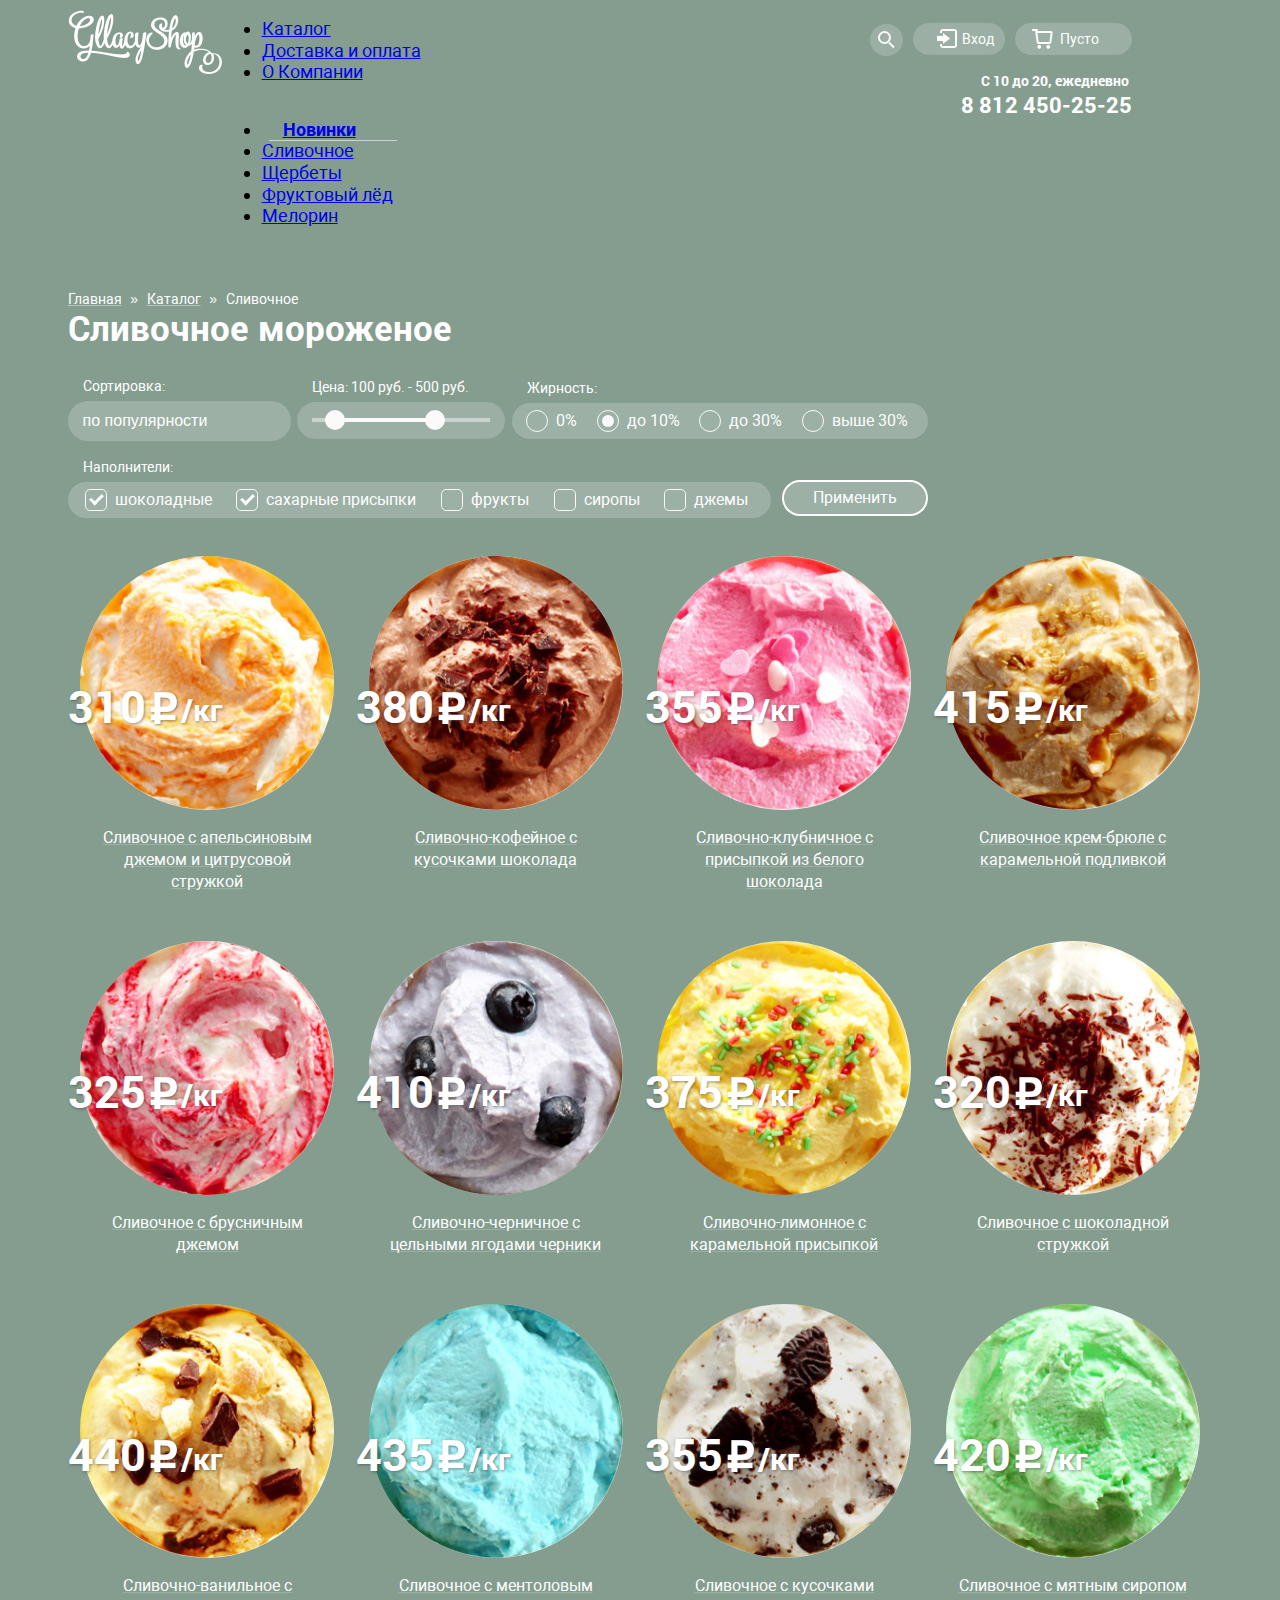
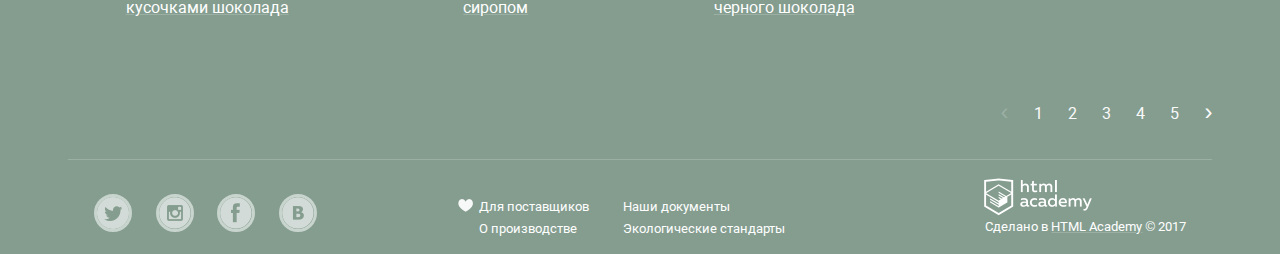
==== commit 5a3dc5f0: "add js" ====
--- a/catalog.html
+++ b/catalog.html
@@ -9,73 +9,72 @@
 </head>
 
 <body>
-  <div class="content-wrapper">
   <div class="site-wrapper">
-    <header class="page-header">
-      <div class='page-header__container'>
-        <div class="page-header__logo">
-          <a href="index.html">
-          <img src="img/logo.png" width="154px" height="64px" alt="Gllacy Shop" />
-          </a>
-        </div>
-        <nav class="navigation">
-          <div class="navigation__top">
-            <ul class="navigation__first-list">
-              <li>
-                <a href="catalog.html">Каталог</a>
-              </li>
-              <li>
-                <a href="#">Доставка и оплата</a>
-              </li>
-              <li>
-                <a href="#">О Компании</a>
+    <div class="overlay">
+    <div class="content-wrapper">
+      <header class="page-header">
+        <div class='page-header__container'>
+          <div class="page-header__logo">
+            <a href="index.html"><img src="img/logo.png" width="154px" height="64px" alt="Gllacy Shop" />
+          </div></a>
+          <nav class="navigation">
+            <div class="navigation__top">
+              <ul class="navigation__first-list">
+                <li>
+                  <a class="catalog-link link-active" href="catalog.html">Каталог</a>
+                </li>
+                <li>
+                  <a href="#">Доставка и оплата</a>
+                </li>
+                <li>
+                  <a href="#">О Компании</a>
+                </li>
+              </ul>
+              <ul class="navigation__second-list">
+                <li class="navigation__first-item">
+                  <a class="navigation__second-list-search" href="#" title="Поиск"></a>
+                </li>
+                <li class="navigation__second-item">
+                  <a class="navigation__second-list-account sprite-entry" href="#"></a><span>Вход</span>
+                </li>
+                <li class="navigation__third-item">
+                  <a class="navigation__second-list-basket sprite-basket" href="#" title="Корзина"></a><span>Пусто</span>
+                </li>
+              </ul>
+              <div class="telephone">
+                <a class="navigation__telephone" href="tel:+78124502525">8 812 450-25-25</a>
+              </div>
+            </div>
+            <ul class="navigation__hidden-list">
+              <li class="navigation__hidden-item">
+                <a class="navigation__hidden-list-link first-link" href="#">Новинки</a>
+              </li>
+              <li class="navigation__hidden-item">
+                <a class="navigation__hidden-list-link" href="#">Сливочное</a>
+              </li>
+              <li class="navigation__hidden-item">
+                <a class="navigation__hidden-list-link" href="#">Щербеты</a>
+              </li>
+              <li class="navigation__hidden-item">
+                <a class="navigation__hidden-list-link" href="#">Фруктовый лёд</a>
+              </li>
+              <li class="navigation__hidden-item">
+                <a class="navigation__hidden-list-link" href="#">Мелорин</a>
               </li>
             </ul>
-            <ul class="navigation__second-list">
-              <li class="navigation__first-item">
-                <a class="navigation__second-list-search" href="#" title="Поиск"></a>
-              </li>
-              <li class="navigation__second-item">
-                <a class="navigation__second-list-account sprite-entry" href="#"></a><span>Вход</span>
-              </li>
-              <li class="navigation__third-item">
-                <a class="navigation__second-list-basket sprite-basket" href="#" title="Корзина"></a><span>Пусто</span>
-              </li>
-            </ul>
-            <div class="telephone">
-              <a class="navigation__telephone" href="tel:+78124502525">8 812 450-25-25</a>
-            </div>
-          </div>
-          <ul class="navigation__hidden-list">
-            <li class="navigation__hidden-item">
-              <a class="navigation__hidden-list-link first-link" href="#">Новинки</a>
-            </li>
-            <li class="navigation__hidden-item">
-              <a class="navigation__hidden-list-link" href="#">Сливочное</a>
-            </li>
-            <li class="navigation__hidden-item">
-              <a class="navigation__hidden-list-link" href="#">Щербеты</a>
-            </li>
-            <li class="navigation__hidden-item">
-              <a class="navigation__hidden-list-link" href="#">Фруктовый лёд</a>
-            </li>
-            <li class="navigation__hidden-item">
-              <a class="navigation__hidden-list-link" href="#">Мелорин</a>
-            </li>
-          </ul>
-          <div class="search-hidden">
-            <input type="search" value="Что ищем?" autofocus/>
-          </div>
-          <div class="navigation__pop-up">
-            <input type "email" placeholder="Электронная почта" autocomplete="on" tabindex="1" autofocus/>
-            <input type="password" placeholder="Пароль" autocomplete="on" tabindex="2" autofocus/>
-            <buttom>Войти</buttom>
-            <a href="#">Забыли пароль?</a>
-            <a href="#">Новая регистрация</a>
-          </div>
-        </nav>
-      </div>
-    </header>
+            <div class="search-hidden">
+              <input type="search" value="Что ищем?" autofocus/>
+            </div>
+            <div class="navigation__pop-up">
+              <input type "email" placeholder="Электронная почта" autocomplete="on" tabindex="1" autofocus/>
+              <input type="password" placeholder="Пароль" autocomplete="on" tabindex="2" autofocus/>
+              <buttom>Войти</buttom>
+              <a href="#">Забыли пароль?</a>
+              <a href="#">Новая регистрация</a>
+            </div>
+          </nav>
+        </div>
+      </header>
     <main>
       <div class="main__wrapper">
       <div class="breadcrumbs">
@@ -91,7 +90,7 @@
           <div class="filter-form__section">
             <div class="filter-form__legend">Сортировка:</div>
             <div class="wish-filters">
-              <input type="text" list="list-filters" name="list-filters">
+              <input type="text" list="list-filters" name="list-filters" value="по популярности">
               <datalist id="list-filters">
                     <option value="по популярности" checked>
                     <option value="сначала недорогие">
@@ -102,7 +101,14 @@
           </div>
           <div class="filter-form__section">
             <div class="filter-form__legend">Цена: 100 руб. - 500 руб.</div>
-            <div class="filter-for__slider">
+            <div class="filter-form__range-filter">
+              <div class="range-controls">
+                <div class="scale">
+                  <div style="width: 60%;" class="bar"></div>
+                </div>
+                <div class="toggle min-toogle"></div>
+                <div class="toggle max-toogle"></div>
+              </div>
             </div>
           </div>
           <div class="filter-form__section">
@@ -112,25 +118,25 @@
                 <label class="radio-button">
                    <input class="radio-button__input" type="radio" name="type" value="fattiness"/>
                    <span class="radio-button__text">0%</span>
-                 </label>
+                </label>
               </div>
               <div class="radio__item">
                 <label class="radio-button">
                    <input class="radio-button__input" type="radio" name="type" value="fattiness" checked/>
                    <span class="radio-button__text">до 10%</span>
-                 </label>
+                </label>
               </div>
               <div class="radio__item">
                 <label class="radio-button">
                    <input class="radio-button__input" type="radio" name="type" value="fattiness"/>
                    <span class="radio-button__text">до 30%</span>
-                 </label>
+                </label>
               </div>
               <div class="radio__item">
                 <label class="radio-button">
                    <input class="radio-button__input" type="radio" name="type" value="fattiness"/>
                    <span class="radio-button__text">выше 30%</span>
-                 </label>
+              </label>
               </div>
             </div>
           </div>
@@ -142,31 +148,31 @@
             <div class="checkbox-items">
               <div class="checkbox-list__item">
                 <label class="checkbox">
-                <input class="checkbox__input" type="checkbox" name="topping" value="" checked>
+                <input class="checkbox__input" type="checkbox" name="topping" value="chocolate" checked>
                 <span class="checkbox__text">шоколадные</span>
               </label>
               </div>
               <div class="checkbox-list__item">
                 <label class="checkbox">
-                <input class="checkbox__input" type="checkbox" name="topping" value="" checked>
+                <input class="checkbox__input" type="checkbox" name="topping" value="sugar powder" checked>
                 <span class="checkbox__text">сахарные присыпки</span>
               </label>
               </div>
               <div class="checkbox-list__item">
                 <label class="checkbox">
-                <input class="checkbox__input" type="checkbox" name="topping" value="">
+                <input class="checkbox__input" type="checkbox" name="topping" value="fruit">
                 <span class="checkbox__text">фрукты</span>
               </label>
               </div>
               <div class="checkbox-list__item">
                 <label class="checkbox">
-                <input class="checkbox__input" type="checkbox" name="topping" value="">
+                <input class="checkbox__input" type="checkbox" name="topping" value="syrups">
                 <span class="checkbox__text">сиропы</span>
               </label>
               </div>
               <div class="checkbox-list__item">
                 <label class="checkbox">
-                <input class="checkbox__input" type="checkbox" name="topping" value="">
+                <input class="checkbox__input" type="checkbox" name="topping" value="jams">
                 <span class="checkbox__text">джемы</span>
               </label>
               </div>
@@ -180,73 +186,73 @@
         <div class="goods__items">
         <article class="goods__item">
           <img src="./img/goods/1/1.jpg" width="267px" height="267px" alt="Сливочное с апельсиновым джемом и цитрусовой стружкой"/>
-          <b class="goods__price">310<a class="hits__price-icon" href="#"></a><span class="goods__price-kg">/кг</span></b>
+          <b class="goods__price">310<a class="goods__price-icon sprite-R" href="#"></a><span class="goods__price-kg">/кг</span></b>
           <p class="goods__description">Сливочное с апельсиновым джемом и цитрусовой стружкой</p>
           <a class="btn__preview" href="#">Быстрый просмотр</a>
         </article>
         <article class="goods__item">
           <img src="./img/goods/1/2.jpg" width="267px" height="267px" alt="Сливочно-кофейное с кусочками шоколада"/>
-          <b class="goods__price">380<a class="hits__price-icon" href="#"></a><span class="goods__price-kg">/кг</span></b>
+          <b class="goods__price">380<a class="goods__price-icon sprite-R" href="#"></a><span class="goods__price-kg">/кг</span></b>
           <p class="goods__description">Сливочно-кофейное с кусочками шоколада</p>
           <a class="btn__preview" href="#">Быстрый просмотр</a>
         </article>
         <article class="goods__item">
           <img src="./img/goods/1/3.jpg" width="267px" height="267px" alt="Сливочно-клубничное с присыпкой из белого шоколада"/>
-          <b class="goods__price">355<a class="hits__price-icon" href="#"></a><<span class="goods__price-kg">/кг</span></b>
+          <b class="goods__price">355<a class="goods__price-icon sprite-R" href="#"></a><span class="goods__price-kg">/кг</span></b>
           <p class="goods__description">Сливочно-клубничное с присыпкой из белого шоколада</p>
           <a class="btn__preview" href="#">Быстрый просмотр</a>
         </article>
         <article class="goods__item">
           <img src="./img/goods/1/4.jpg" width="267px" height="267px" alt="Сливочное крем-брюле с карамельной подливкой"/>
-          <b class="goods__price">415<a class="hits__price-icon" href="#"></a><span class="goods__price-kg">/кг</span></b>
+          <b class="goods__price">415<a class="goods__price-icon sprite-R" href="#"></a><span class="goods__price-kg">/кг</span></b>
           <p class="goods__description">Сливочное крем-брюле с карамельной подливкой</p>
           <a class="btn__preview" href="#">Быстрый просмотр</a>
         </article>
         <article class="goods__item">
           <img src="./img/goods/2/1.jpg" width="267px" height="267px" alt="Сливочное с брусничным джемом"/>
-          <b class="goods__price">325<a class="hits__price-icon" href="#"></a><span class="goods__price-kg">/кг</span></b>
+          <b class="goods__price">325<a class="goods__price-icon sprite-R" href="#"></a><span class="goods__price-kg">/кг</span></b>
           <p class="goods__description">Сливочное с брусничным джемом</p>
           <a class="btn__preview" href="#">Быстрый просмотр</a>
         </article>
         <article class="goods__item">
           <img src="./img/goods/2/2.jpg" width="267px" height="267px" alt="Сливочно-черничное с цельными ягодами черники"/>
-          <b class="goods__price">410<a class="hits__price-icon" href="#"></a><span class="goods__price-kg">/кг</span></b>
+          <b class="goods__price">410<a class="goods__price-icon sprite-R" href="#"></a><span class="goods__price-kg">/кг</span></b>
           <p class="goods__description">Сливочно-черничное с цельными ягодами черники</p>
           <a class="btn__preview" href="#">Быстрый просмотр</a>
         </article>
         <article class="goods__item">
           <img src="./img/goods/2/3.jpg" width="267px" height="267px" alt="Сливочно-лимонное с карамельной присыпкой"/>
-          <b class="goods__price">375<a class="hits__price-icon" href="#"></a><span class="goods__price-kg">/кг</span></b>
+          <b class="goods__price">375<a class="goods__price-icon sprite-R" href="#"></a><span class="goods__price-kg">/кг</span></b>
           <p class="goods__description">Сливочно-лимонное с карамельной присыпкой</p>
           <a class="btn__preview" href="#">Быстрый просмотр</a>
         </article>
         <article class="goods__item">
           <img src="./img/goods/2/4.jpg" width="267px" height="267px" alt="Сливочное с шоколадной стружкой"/>
-          <b class="goods__price">320<a class="hits__price-icon" href="#"></a><span class="goods__price-kg">/кг</span></b>
+          <b class="goods__price">320<a class="goods__price-icon sprite-R" href="#"></a><span class="goods__price-kg">/кг</span></b>
           <p class="goods__description">Сливочное с шоколадной стружкой</p>
           <a class="btn__preview" href="#">Быстрый просмотр</a>
         </article>
         <article class="goods__item">
           <img src="./img/goods/3/1.jpg" width="267px" height="267px" alt="Сливочно-ванильное с кусочками шоколада"/>
-          <b class="goods__price">440<a class="hits__price-icon" href="#"></a><span class="goods__price-kg">/кг</span></b>
+          <b class="goods__price">440<a class="goods__price-icon sprite-R" href="#"></a><span class="goods__price-kg">/кг</span></b>
           <p class="goods__description">Сливочно-ванильное с кусочками шоколада</p>
           <a class="btn__preview" href="#">Быстрый просмотр</a>
         </article>
         <article class="goods__item">
           <img src="./img/goods/3/2.jpg" width="267px" height="267px" alt="Сливочноe с ментоловым сиропом"/>
-          <b class="goods__price">435<a class="hits__price-icon" href="#"></a><span class="goods__price-kg">/кг</span></b>
+          <b class="goods__price">435<a class="goods__price-icon sprite-R" href="#"></a><span class="goods__price-kg">/кг</span></b>
           <p class="goods__description">Сливочноe с ментоловым сиропом</p>
           <a class="btn__preview" href="#">Быстрый просмотр</a>
         </article>
         <article class="goods__item">
           <img src="./img/goods/3/3.jpg" width="267px" height="267px" alt="Сливочное с кусочками черного шоколада"/>
-          <b class="goods__price">355<a class="hits__price-icon" href="#"></a><span class="goods__price-kg">/кг</span></b>
+          <b class="goods__price">355<a class="goods__price-icon sprite-R" href="#"></a><span class="goods__price-kg">/кг</span></b>
           <p class="goods__description">Сливочное с кусочками черного шоколада</p>
           <a class="btn__preview" href="#">Быстрый просмотр</a>
         </article>
         <article class="goods__item">
           <img src="./img/goods/3/4.jpg" width="267px" height="267px" alt="Сливочное с мятным сиропом"/>
-          <b class="goods__price">420<a class="hits__price-icon" href="#"></a><span class="goods__price-kg">/кг</span></b>
+          <b class="goods__price">420<a class="goods__price-icon sprite-R" href="#"></a><span class="goods__price-kg">/кг</span></b>
           <p class="goods__description">Сливочное с мятным сиропом</p>
           <a class="btn__preview" href="#">Быстрый просмотр</a>
         </article>
@@ -255,11 +261,23 @@
           <div class="paginator">
             <div class="paginator__pages">
               <span class="paginator__arrows">‹</span>
-              <a class="paginator__link" href="#">1</a>
-              <a class="paginator__link" href="#">2</a>
-              <a class="paginator__link" href="#">3</a>
-              <a class="paginator__link" href="#">4</a>
-              <a class="paginator__link" href="#">5</a>
+              <ul class="paginator__items">
+                <li class="paginator__item">
+                  <a class="paginator__link active" href="#">1</a>
+                </li>
+                <li class="paginator__item">
+                  <a class="paginator__link" href="#">2</a>
+                </li>
+                <li class="paginator__item">
+                  <a class="paginator__link" href="#">3</a>
+                </li>
+                <li class="paginator__item">
+                  <a class="paginator__link" href="#">4</a>
+                </li>
+                <li class="paginator__item">
+                  <a class="paginator__link" href="#">5</a>
+                </li>
+              </ul>
               <span class="paginator__arrows">›</span>
             </div>
           </div>
@@ -312,8 +330,10 @@
       </div>
     </div>
   </footer>
+
     </div>
   </div>
+</div>
 </body>
 
 </html>
--- a/css/style.css
+++ b/css/style.css
@@ -22,6 +22,38 @@
   display: none;
 }
 
+.btn {
+  display: flex;
+  justify-content: center;
+  align-items: center;
+  margin-top: 16px;
+  padding: 9px 14px;
+
+  font-weight: 600;
+  font-family: "Roboto";
+  font-size: 18px;
+  line-height: 24px;
+  vertical-align: top;
+  color: #fff;
+  text-decoration: none;
+  text-shadow: 0 2px 5px rgba(160, 32, 11, 0.76);
+
+  background-image: linear-gradient(top, #f26843 0%, #e74a35 100%);
+  background: #f26843;
+  border-radius: 100px;
+  box-shadow: 0 2px 2px rgba(172, 16, 0, 0.64);
+}
+
+.btn:hover {
+  background: linear-gradient(to bottom, #f58669 0%, #ec6f5e 100%);
+  box-shadow: inset 0 2px 2px rgba(172, 16, 0, 1);
+}
+
+.btn:active {
+  background: linear-gradient(to bottom, #d84742 0%, #e1613e 100%);
+  box-shadow: inset 0 2px 2px rgba(172, 16, 0, 1);
+}
+
 .site-wrapper {
   background-position: top center;
   background-repeat: no-repeat;
@@ -38,27 +70,30 @@
 }
 
 .page-header {
-  min-width: 940px;
+  min-width: 860px;
 }
 
 .page-header__container {
   display: flex;
   flex-direction: row;
-  position: relative;
+  justify-content: space-between;
+  position: relative;
+  min-width: 860px;
+  max-width: 1146px;
   height: 6.25%;
+  padding: 0 2.3%;
 }
 
 .page-header__logo {
   display: flex;
   position: absolute;
   top: 10px;
-  margin-right: 22px;
 }
 
 .navigation {
   position: relative;
   margin-left: 154px;
-  width: 82.6%;
+  width: 79.5%;
 }
 
 .navigation__top {
@@ -91,7 +126,7 @@
   font-weight: 600;
 }
 
-.navigation__first-list {
+.navigation__items {
   display: flex;
   flex-wrap: nowrap;
   justify-content: space-between;
@@ -101,19 +136,16 @@
   margin-left: 22px;
 }
 
-.navigation__first-list li {
+.navigation__items li {
   margin: 0;
   padding: 0;
   list-style: none;
 }
 
-.navigation__first-list li:first-child {
-
-}
-
-.navigation__first-list a {
+.navigation__items a {
   display: flex;
   flex-wrap: nowrap;
+  position: relative;
   margin-top: 31px;
   padding: 0;
   font-size: 16px;
@@ -122,42 +154,60 @@
   font-weight: 500;
   border-bottom: 1px solid rgba(250, 250, 250, 0.2);
   text-decoration: none;
-}
-
-.navigation__hidden-list ul {
-  display: flex;
-  flex-direction: column;
-  width: 143px;
-  height: 171px;
-  background-color: #f8f7f4;
-}
-
-.navigation__hidden-item {
-  position: absolute;
-  top: -37px;
-  padding: 0;
+  z-index: 100;
+}
+
+.navigation__link:before {
+  display: none;
+  justify-content: center;
+  align-items: center;
+  content: "";
+  position: absolute;
+  top: -5px;
+  left: -15px;
+  width: 100%;
+  height: 32px;
+  padding: 0px 14px;
+  background-color: rgba(247, 246, 243, 1);
+  border-radius: 20px;
+}
+
+.navigation__link::after {
+  display: none;
+  justify-content: center;
+  align-items: center;
+  content: "";
+  position: absolute;
+  top: -5px;
+  left: -15px;
+  width: 100%;
+  height: 32px;
+  padding: 0px 14px;
+  background: rgb(234, 234, 234);
+  box-shadow: inset 0 2px 2px rgba(105, 105, 105, 1);
+  border-radius: 20px;
+}
+
+
+.navigation__items a:hover {
+  color: black;
+}
+
+.navigation__link:hover:before {
+  display: flex;
+  color: black;
+  z-index: 10;
+}
+
+.navigation__link:active::after {
+  display: flex;
+  color: black;
+}
+
+.navigation__second-list {
+  display: flex;
   margin: 0;
-  list-style: none;
-}
-
-.navigation__hidden-list-link {
-  position: relative;
-  color: white;
-  text-decoration: none;
-  padding: 13px 0 14px 21px;
-}
-
-.first-link:after {
-  position: absolute;
-  top: -30px;
-  width: 128px;
-  height: 1px;
-  background-color: #d1d0ce;
-}
-
-.navigation__second-list {
-  display: flex;
-  margin: 0;
+  margin-left: 80px;
   padding: 0;
   width: 262px;
 }
@@ -188,6 +238,47 @@
   height: 9px;
   border: 2px solid rgba(250, 250, 250, 1);
   border-radius: 50%;
+}
+
+.navigation__first-item {
+  position: relative;
+}
+
+.navigation__first-item:hover .search-hidden {
+  display: flex;
+}
+
+.search-hidden {
+  display: none;
+  position: absolute;
+  top: 55px;
+  right: 230px;
+  width: 311px;
+  height: 44px;
+  padding: 20px 15px;
+  margin-top: 4px;
+  border-radius: 10px;
+  background-color: #f8f7f4;
+  z-index: 150;
+}
+
+.search-hidden input[type="search"] {
+  display: flex;
+  font-size: 14px;
+  line-height: 24px;
+  width: 311px;
+  height: 44px;
+  padding: 15px;
+  color: #999999;
+  border: 1px solid #d3d3d2;
+  border-radius: 10px;
+}
+
+
+.navigation__second-list a:hover .navigation__second-list-search,
+.navigation__second-list a:hover .navigation__second-list-search:before {
+  background: rgba(0, 0, 0, 1);
+    border: 2px solid rgba(0, 0, 0, 1);
 }
 
 .navigation__second-list-search:before {
@@ -273,18 +364,168 @@
   border-radius: 20px;
 }
 
-.navigation__hidden-list {
+.navigation__link__catalog-link {
+  position: relative;
+}
+
+.hidden-list {
   display: none;
+  width: 144px;
+  height: auto;
+  margin-top: 5px;
+}
+
+.hidden-list__nav {
+  display: flex;
+  flex-direction: column;
+  justify-content: flex-start;
+  align-items: center;
+  position: absolute;
+  border-radius: 10px;
+  background-color: #f8f7f4;
+  z-index: 200;
+  margin: 0;
+  padding: 0;
+}
+
+.hidden-list__item {
+  margin: 0;
+  padding: 0;
+  list-style: none;
+  width: 144px;
+}
+
+.hidden-list__link {
+  display: flex;
+  color: #7a7a78;
+  padding: 10px 20px;
+  font-size: 14px;
+  line-height: 16px;
+  text-decoration: none;
+}
+
+.hidden-list__link:hover {
+  background-color: #fbded7;
+}
+
+.hidden-list__link:active {
+  background-color: #f6b5a5;
+}
+
+.hidden-list__link .link-active {
+  background-color: #d07058;
+}
+
+.first-link:first-of-type {
+  padding: 15px 21px;
+  position: relative;
+  font-weight: bold;
+  position: relative;
+}
+
+.first-link::after {
+  content: "";
+  position: absolute;
+  top: 38px;
+  left: 7px;
+  width: 128px;
+  height: 1px;
+  background-color: #d1d0ce;
+}
+
+.navigation__link__catalog-link:hover .hidden-list {
+  display: flex;
+}
+
+.navigation__second-list-account {
+  position: relative;
+}
+
+.navigation__second-list-account:hover .navigation__pop-up {
+  display: flex;
 }
 
 .navigation__pop-up {
   display: none;
-}
-
-.search-hidden {
-  display: none;
-}
-
+  flex-direction: column;
+  justify-content: space-between;
+  position: absolute;
+  top: 60px;
+  right: 127px;
+  width: 237px;
+  height: 174px;
+  padding: 20px;
+  border-radius: 10px;
+  background-color: #f8f7f4;
+}
+
+.navigation__pop-up input {
+  width: 205px;
+  height: 14px;
+  padding: 15px;
+  font-size: 14px;
+  line-height: 24px;
+  color: #999999;
+  border: 1px solid #d3d3d2;
+  border-radius: 10px;
+  margin-bottom: 20px;
+}
+
+.navigation__pop-up .btn-item {
+  display: flex;
+  flex-direction: row;
+  justify-content: space-between;
+  flex-wrap: nowrap;
+  width: 238px;
+}
+
+.registration {
+  display: flex;
+  flex-direction: column;
+  justify-content: space-around;
+  min-height: 47px;
+}
+
+.registration__link {
+  font-size: 13px;
+  line-height: 24px;
+  color: #323232;
+  text-decoration: underline #adacaa;
+}
+
+.btn__popup-mini {
+  display: flex;
+  justify-content: center;
+  align-items: center;
+  width: 52px;
+  height: 10px;
+  padding: 16px 25px;
+  margin: 0;
+
+  font-weight: 600;
+  font-family: "Roboto";
+  font-size: 18px;
+  line-height: 24px;
+  vertical-align: top;
+  color: #fff;
+  text-decoration: none;
+  text-shadow: 0 2px 5px rgba(160, 32, 11, 0.76);
+
+  background-image: linear-gradient(top, #f26843 0%, #e74a35 100%);
+  background: #f26843;
+  border-radius: 100px;
+  box-shadow: 0 2px 2px rgba(172, 16, 0, 0.64);
+}
+
+.btn__popup-mini:hover {
+  background: linear-gradient(to bottom, #f58669 0%, #ec6f5e 100%);
+  box-shadow: inset 0 2px 2px rgba(172, 16, 0, 1);
+}
+
+.btn__popup-mini:active {
+  background: linear-gradient(to bottom, #d84742 0%, #e1613e 100%);
+  box-shadow: inset 0 2px 2px rgba(172, 16, 0, 1);
+}
 /* slider*/
 .slider {
   position: relative;
@@ -743,7 +984,12 @@
   position: relative;
   width: auto;
   height: 430px;
-  background-color: #ece5c8;
+  background-color: ;
+  z-index: 0;
+}
+
+.yandex-map {
+  z-index: 5;
 }
 
 .contacts {
@@ -818,6 +1064,111 @@
 
 .form-answer {
   display: none;
+  flex-direction: column;
+  justify-content: flex-start;
+  align-items: flex-start;
+  position: absolute;
+  top: center;
+  left: center;
+  width: 478px;
+  height: 442px;
+  padding: 20px 25px 25px;
+  border-radius: 20px;
+  background-color: #f8f7f4;
+}
+
+.form-answer__title {
+  margin: 0;
+  margin-bottom: 25px;
+}
+
+.form-answer__close {
+  display: flex;
+  position: absolute;
+  top: 4%;
+  right: 15px;
+  width: 24px;
+  height: 2px;
+  background-color: #000;
+  transform: rotate(45deg);
+}
+
+.form-answer__close::after {
+  display: flex;
+  position: absolute;
+  content: "";
+  top: 0px;
+  right: 0px;
+  width: 24px;
+  height: 2px;
+  background-color: #000;
+  transform: rotate(90deg);
+}
+
+.form-answer bottom {
+  justify-content: flex-end;
+  align-items: flex-end;
+}
+
+
+input[type="text"] {
+  width: 267px;
+  height: 14px;
+  border: 1px solid #d3d3d2;
+  border-radius: 10px;
+  color: rgba(153, 153, 153, 1);
+  padding: 15px 15px;
+  margin-bottom: 15px;
+}
+
+input[type="email"] {
+  width: 267px;
+  height: 14px;
+  border: 1px solid #d3d3d2;
+  border-radius: 10px;
+  padding: 15px 15px;
+  margin-bottom: 15px;
+}
+
+textarea {
+  width: 428px;
+  height: 155px;
+  border: 1px solid #d3d3d2;
+  border-radius: 10px;
+  padding: 15px 15px;
+  margin-bottom: 25px;
+}
+
+.btn__js {
+  display: flex;
+  justify-content: flex-end;
+  align-items: flex-end;
+  margin-left: 290px;
+  padding: 14px 28px;
+
+  font-weight: 600;
+  font-family: "Roboto";
+  font-size: 18px;
+  line-height: 24px;
+  vertical-align: top;
+  color: #fff;
+  text-decoration: none;
+  text-shadow: 0 2px 5px rgba(160, 32, 11, 0.76);
+
+  background-image: linear-gradient(top, #f26843 0%, #e74a35 100%);
+  background: #f26843;
+  border-radius: 100px;
+  box-shadow: 0 2px 2px rgba(172, 16, 0, 0.64);
+}
+
+..btn__js:hover {
+  background: linear-gradient(to bottom, #f58669 0%, #ec6f5e 100%);
+  box-shadow: inset 0 2px 2px rgba(172, 16, 0, 1);
+}
+
+.btn__js:active {
+  background: linear-gradient(to bottom, #d84742 0%, #e1613e 100%);
+  box-shadow: inset 0 2px 2px rgba(172, 16, 0, 1);
 }
 
 .page-footer {
@@ -958,6 +1309,7 @@
   display: flex;
   justify-content: space-between;
   width: 230px;
+  margin-top: 25px;
 }
 
 .breadcrumbs a {
@@ -988,7 +1340,7 @@
   flex-direction: column;
   justify-content: flex-start;
   width: 860px;
-  margin-top: 30px;
+  margin: 30px 0;
 }
 
 .filter-forms {
@@ -1021,15 +1373,62 @@
   background-color: rgba(255, 255, 255, 0.2);
   border: none;
   border-radius: 20px;
+  font-size: 16px;
+  line-height: 18px;
   color: white;
   margin-top: 7px;
   cursor: pointer;
+  padding: 2px 15px;
+  margin-bottom: 0;
 }
 
 .wish-filters input[type="text"]:hover {
-  background-color: rgb(255, 255, 255)
-}
-
+  background-color: rgb(255, 255, 255);
+  color: black;
+}
+
+.filter-form__range-filter {
+  position: relative;
+  width: 178px;
+  height: 25px;
+  background-color: rgba(250, 250, 250, 0.2);
+  border-radius: 20px;
+  margin-top: 7px;
+  padding: 6px 15px;
+  overflow: hidden;
+}
+
+.scale {
+  margin-top: 10px;
+  width: auto;
+  height: 4px;
+  background-color: rgba(250, 250, 250, 0.5);
+}
+
+.bar {
+  height: 4px;
+  background-color: rgb(250, 250, 250);
+  margin-left: 20px;
+}
+
+.toggle {
+  position: absolute;
+  top: 8px;
+  left: 28px;
+  width: 20px;
+  height: 20px;
+  border-radius: 50%;
+  background-color: rgb(250, 250, 250);
+  cursor: pointer;
+}
+
+.min-toogle {
+  left: 28px;
+}
+
+.max-toogle {
+ left: 128px;
+}
 
 .filter-for__slider {
   width: 219px;
@@ -1051,7 +1450,29 @@
   margin-top: 7px;
 }
 
+.radio__item {
+  display: flex;
+  flex-direction: row;
+  justify-content: space-around;
+  align-items: center;
+  width: auto;
+  position: relative;
+}
+
+.radio__item:first-child {
+  margin-left: 15px;
+}
+
+.radio-button__input {
+  display: none;
+}
+
 .radio-button__text {
+  display: flex;
+  justify-content: center;
+  align-items: center;
+  flex-wrap: nowrap;
+  position: relative;
   font-size: 16px;
   line-height: 18px;
   color: white;
@@ -1059,6 +1480,54 @@
   font-weight: 500;
 }
 
+.radio-button__input + span::before {
+  display: flex;
+  position: absolute;
+  content: "";
+  top: -2px;
+  left: -30px;
+  width: 20px;
+  height: 20px;
+  border: 1px solid rgba(250, 250, 250, 1);
+  border-radius: 50%;
+  background-color: transparent;
+  margin-right: 10px;
+}
+
+.radio-button:hover span:before {
+  border: 2px solid rgba(250, 250, 250, 1);
+  top: -3px;
+  left: -31px;
+}
+
+.radio-button:active span:before {
+  border: 2px solid rgba(250, 250, 250, 1);
+}
+
+.radio-button__input:checked + span:after {
+  display: flex;
+  content: "";
+  position: absolute;
+  top: 3px;
+  left: -25px;
+  width: 12px;
+  height: 12px;
+  border-radius: 50%;
+  background-color:rgba(250, 250, 250, 1);
+  transform: scale(1);
+}
+
+.radio-button__input:disabled + span:after,
+.radio-button__input:disabled + span:before {
+  border: 2px solid rgba(250, 250, 250, 0.4);
+  top: -3px;
+  left: -31px;
+}
+
+.radio-button__input:disabled + .radio-button__text {
+  color: rgba(250, 250, 250, 1);
+}
+
 .checkbox-items {
   display: flex;
   flex-direction: row;
@@ -1071,7 +1540,29 @@
   margin-top: 7px;
 }
 
+.checkbox-list__item {
+  display: flex;
+  flex-direction: row;
+  justify-content: space-around;
+  align-items: center;
+  width: auto;
+  position: relative;
+}
+
+.checkbox-list__item:first-child {
+  margin-left: 15px;
+}
+
+.checkbox__input {
+  display: none;
+}
+
 .checkbox__text {
+  display: flex;
+  align-items: center;
+  justify-content: center;
+  flex-wrap: nowrap;
+  position: relative;
   font-size: 16px;
   line-height: 18px;
   color: white;
@@ -1079,11 +1570,62 @@
   font-weight: 500;
 }
 
+.checkbox__input + span::before {
+  display: flex;
+  position: absolute;
+  content: "";
+  top: -2px;
+  left: -30px;
+  width: 20px;
+  height: 20px;
+  border: 1px solid rgba(250, 250, 250, 1);
+  border-radius: 5px;
+  background-color: transparent;
+  margin-right: 10px;
+}
+
+.checkbox:hover span:before {
+  border: 2px solid rgba(250, 250, 250, 1);
+  top: -3px;
+  left: -31px;
+}
+
+.checkbox:active span:before {
+  border: 2px solid rgba(250, 250, 250, 1);
+}
+
+.checkbox__input:checked + span:after {
+  display: flex;
+  content: "";
+  position: absolute;
+  top: 3px;
+  left: -25px;
+  width: 10px;
+  height: 5px;
+  background-color: transparent;
+  border: 3px solid rgba(250, 250, 250, 1);
+  border-top-style: none;
+  border-right-style: none;
+   transform: rotate(-45deg);
+}
+
+.checkbox__input:disabled + span:after,
+.checkbox__input:disabled + span:before {
+  border: 2px solid rgba(250, 250, 250, 0.4);
+  top: -3px;
+  left: -31px;
+}
+
+.checkbox__input:disabled + .checkbox__text {
+  color: rgba(250, 250, 250, 1);
+}
+
+
 .filter-forms button {
   display: flex;
   justify-content: center;
   align-items: center;
-  margin-top: 17px;
+  margin-top: 20px;
   padding: 2px 29px;
 
   font-weight: 500;
@@ -1117,7 +1659,7 @@
 .goods {
   display: flex;
   flex-direction: column;
-  margin-top: 40px;
+  justify-content: space-between;
   min-width: 860px;
 }
 
@@ -1125,20 +1667,21 @@
   display: flex;
   justify-content: space-between;
   flex-wrap: wrap;
+  max-height: auto;
 }
 
 .goods__items:last-child {
   justify-content: flex-end;
-  margin-top: 40px;
 }
 
 .goods__item {
   position: relative;
   width: 22.2%;
   height: 100%;
+  padding: 8px 1.1% 0px;
   margin-bottom: 40px;
-  padding: 8px 1.1% 0px;
-}
+}
+
 
 .goods__item:after {
   display: none;
@@ -1154,11 +1697,11 @@
   margin-bottom: 0px;
 }
 
-
-.goods__item:hover .btn__preview{
-  display: flex;
-}
-.goods__item:hover:after{
+.goods__item:hover .btn__preview {
+  display: flex;
+}
+
+.goods__item:hover:after {
   display: flex;
 }
 
@@ -1172,25 +1715,36 @@
   z-index: 2;
 }
 
-.goods__price-kg {
-  display: flex;
-  font-size: 30px;
-  line-height: 45px;
-  color: white;
-  z-index: 3;
-  text-shadow: 1px 1px 3px rgba(49, 50, 53, 0.5);
-}
-
 .goods__price {
   display: flex;
   position: absolute;
-  top: 210px;
+  top: 135px;
   left: 0;
   font-size: 45px;
   line-height: 45px;
   color: white;
   z-index: 4;
   text-shadow: 1px 1px 3px rgba(49, 50, 53, 0.5);
+}
+
+.goods__price-kg {
+  display: block;
+  position: absolute;
+  width: 100%;
+  top: 10%;
+  left: 145%;
+  font-size: 30px;
+  line-height: 45px;
+}
+
+.goods__price-icon {
+  position: absolute;
+  top: 18%;
+  left: 95%;
+  background-image: url("../img/icons/sprite.png");
+  background-repeat: no-repeat;
+  margin-left: 7px;
+  text-shadow: 1px 1px 0px 0px rgba(49, 50, 53, 0.5);
 }
 
 .btn__preview {
@@ -1240,13 +1794,7 @@
 .paginator {
   display: flex;
   flex-direction: row;
-}
-
-.paginator__arrows {
-  padding: 0 24px;
-}
-.paginator__arrows:first-child {
-  color: rgba(250, 250, 250, 0.2)
+  margin-top: 40px;
 }
 
 .paginator__pages {
@@ -1254,57 +1802,97 @@
   display: flex;
   flex-direction: row;
   justify-content: space-between;
-  width: 190px;
-}
+  width: auto;
+  min-height: 30px;
+}
+
+.paginator__items {
+  display: flex;
+  flex-direction: row;
+  justify-content: space-around;
+  align-items: center;
+  width: 170px;
+  margin: 0;
+  padding: 0;
+}
+
+.paginator__item {
+  list-style: none;
+  cursor: pointer;
+}
+
 
 .paginator__link {
   display: flex;
-  justify-content: center;
-  align-items: center;
-  color: white;
+  justify-content: space-around;
+  align-items: center;
+  position: relative;
+  width: 30px;
+  height: 30px;
+  color: rgba(250, 250, 250, 1);
   font-size: 16px;
   line-height: 18px;
   text-decoration: none;
   margin-bottom: 30px;
-}
-
-.paginator__pages .paginator__link:hover {
+  z-index: 111;
+}
+
+.paginator__link:before {
+  display: none;
+  content: "";
+  position: absolute;
+  top: 1px;
+  left: 2px;
   width: 26px;
   height: 26px;
+  color: rgba(250, 250, 250, 1);
   border-radius: 50%;
   background-color: rgba(250, 250, 250, 0.2);
-  margin-bottom: 22px;
-}
-
-.paginator__pages .paginator__link:active {
+  z-index: 110;
+}
+
+.paginator__link::after {
+  display: none;
+  content: "";
+  position: absolute;
+  top: 1px;
+  left: 2px;
   width: 26px;
   height: 26px;
-  background-color: rgba(250, 250, 250, 1);
   color: black;
   border-radius: 50%;
-}
-
-.paginator__pages .paginator__link:first-child {
-  width: 26px;
-  height: 26px;
   background-color: rgba(250, 250, 250, 1);
-  color: black;
-  border-radius: 50%;
-}
-.paginator__item:last-child{
-  padding-right: 20px;
-}
+  z-index: 110;
+}
+
+.paginator__item:hover .paginator__link:before {
+  display: flex;
+  cursor: pointer;
+}
+
+.paginator__item:active .paginator__link::after {
+  display: flex;
+}
+
 
 .paginator span {
+  display: flex;
+  justify-content: flex-start;
+  align-items: flex-start;
+  color: rgba(250, 250, 250, 0.2);
+  font-size: 24px;
+  line-height: 24px;
+  text-decoration: none;
+  padding: 0;
+  margin-top: 1px;
+}
+
+.paginator span:first-child {
+  padding-right: 13px;
+}
+.paginator span:last-child {
   color: rgba(250, 250, 250, 1);
-  font-size: 16px;
-  line-height: 18px;
-  text-decoration: none;
-  padding: 0 4px;
-}
-
-.paginator__previous {
-  color: rgba(250, 250, 250, 0.2);
+  padding-left: 13px;
 }
 
 .line {
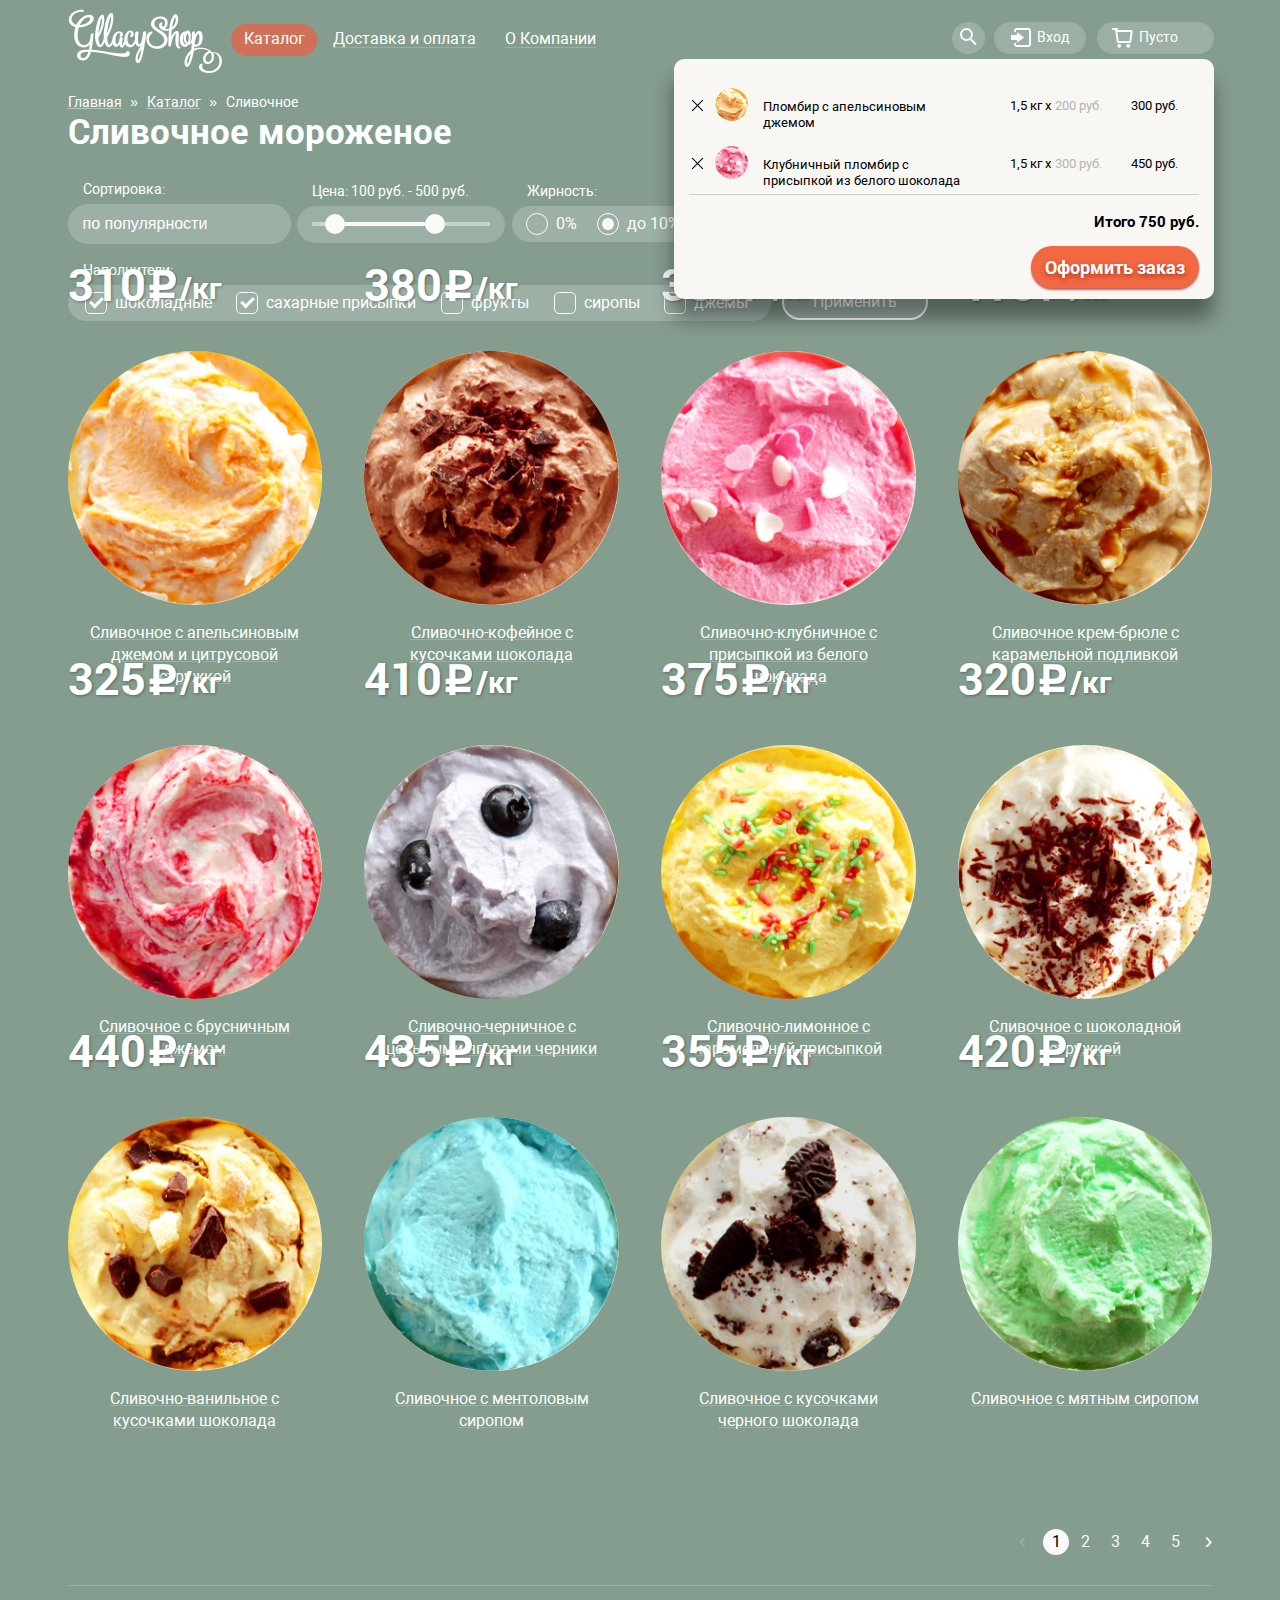
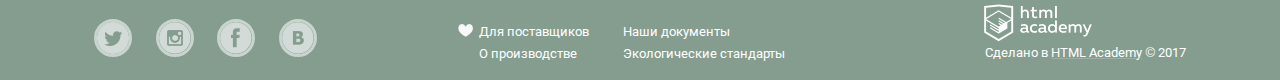
==== commit 3c4d77e6: "add content" ====
--- a/catalog.html
+++ b/catalog.html
@@ -11,329 +11,439 @@
 <body>
   <div class="site-wrapper">
     <div class="overlay">
-    <div class="content-wrapper">
-      <header class="page-header">
-        <div class='page-header__container'>
-          <div class="page-header__logo">
-            <a href="index.html"><img src="img/logo.png" width="154px" height="64px" alt="Gllacy Shop" />
-          </div></a>
-          <nav class="navigation">
-            <div class="navigation__top">
-              <ul class="navigation__first-list">
-                <li>
-                  <a class="catalog-link link-active" href="catalog.html">Каталог</a>
-                </li>
-                <li>
-                  <a href="#">Доставка и оплата</a>
-                </li>
-                <li>
-                  <a href="#">О Компании</a>
-                </li>
-              </ul>
-              <ul class="navigation__second-list">
-                <li class="navigation__first-item">
-                  <a class="navigation__second-list-search" href="#" title="Поиск"></a>
-                </li>
-                <li class="navigation__second-item">
-                  <a class="navigation__second-list-account sprite-entry" href="#"></a><span>Вход</span>
-                </li>
-                <li class="navigation__third-item">
-                  <a class="navigation__second-list-basket sprite-basket" href="#" title="Корзина"></a><span>Пусто</span>
-                </li>
-              </ul>
-              <div class="telephone">
-                <a class="navigation__telephone" href="tel:+78124502525">8 812 450-25-25</a>
-              </div>
+      <div class="content-wrapper">
+        <header class="page-header">
+          <div class='page-header__container'>
+            <div class="page-header__logo">
+              <a href="index.html"><img src="img/logo.png" width="154px" height="64px" alt="Gllacy Shop" /></a>
             </div>
-            <ul class="navigation__hidden-list">
-              <li class="navigation__hidden-item">
-                <a class="navigation__hidden-list-link first-link" href="#">Новинки</a>
-              </li>
-              <li class="navigation__hidden-item">
-                <a class="navigation__hidden-list-link" href="#">Сливочное</a>
-              </li>
-              <li class="navigation__hidden-item">
-                <a class="navigation__hidden-list-link" href="#">Щербеты</a>
-              </li>
-              <li class="navigation__hidden-item">
-                <a class="navigation__hidden-list-link" href="#">Фруктовый лёд</a>
-              </li>
-              <li class="navigation__hidden-item">
-                <a class="navigation__hidden-list-link" href="#">Мелорин</a>
-              </li>
-            </ul>
-            <div class="search-hidden">
-              <input type="search" value="Что ищем?" autofocus/>
+            <nav class="navigation">
+              <div class="navigation__top">
+                <ul class="navigation__items">
+                  <li class="navigation__item navigation__item-catalog">
+                    <a class="navigation__link navigation__link__active" href="catalog.html">Каталог</a>
+                  </li>
+                  <li class="navigation__item">
+                    <a class="navigation__link" href="#">Доставка и оплата</a>
+                  </li>
+                  <li class="navigation__item">
+                    <a class="navigation__link" href="#">О Компании</a>
+                  </li>
+                </ul>
+                <div class="hidden-list">
+                  <ul class="hidden-list__nav">
+                    <li class="hidden-list__item">
+                      <a class="hidden-list__link first-link" href="#">Новинки</a>
+                    </li>
+                    <li class="hidden-list__item">
+                      <a class="hidden-list__link" href="#">Сливочное</a>
+                    </li>
+                    <li class="hidden-list__item">
+                      <a class="hidden-list__link" href="#">Щербеты</a>
+                    </li>
+                    <li class="hidden-list__item">
+                      <a class="hidden-list__link" href="#">Фруктовый лёд</a>
+                    </li>
+                    <li class="hidden-list__item">
+                      <a class="hidden-list__link" href="#">Мелорин</a>
+                    </li>
+                  </ul>
+                </div>
+                <ul class="navigation__second-list">
+                  <li class="navigation__first-item">
+                    <a class="navigation__second-list-search" href="#" title="Поиск"></a>
+                  </li>
+                  <li class="navigation__second-item">
+                    <a class="navigation__second-list-account sprite-entry" href="#"></a><span>Вход</span>
+                  </li>
+                  <li class="navigation__third-item">
+                    <a class="navigation__second-list-basket sprite-basket" href="#" title="Корзина"></a><span>Пусто</span>
+                  </li>
+                </ul>
+                <div class="basket--hidden">
+                  <div class="basket__goods">
+                    <div class="basket__goods-item">
+                      <span class="basket__close"></span>
+                      <div>
+                      <img src="./img/ice1.jpg" alt="Пломбир с апельсиновым джемом"/>
+                    </div>
+                      <p class="basket__describtion">Пломбир с апельсиновым джемом</p>
+                      <span class="basket__quantity">200 руб.</span>
+                      <span class="basket__price--mini">300 руб.</span>
+                    </div>
+                    <div class="basket__goods-item">
+                      <span class="basket__close"></span>
+                      <div>
+                        <img src="./img/ice2.jpg" alt="Клубничный пломбир с присыпкой из белого шоколада"/>
+                      </div>
+                      <p class="basket__describtion">Клубничный пломбир с присыпкой из белого шоколада</p>
+                      <span class="basket__quantity">300 руб.</span>
+                      <span class="basket__price--mini">450 руб.</span>
+                    </div>
+                  </div>
+                  <span class="basket__price">Итого 750 руб.</span>
+                  <a href="#" class="btn__order">Оформить заказ</a>
+                </div>
+                <div class="telephone">
+                  <a class="navigation__telephone" href="tel:+78124502525">8 812 450-25-25</a>
+                </div>
+              </div>
+              <div class="search-hidden">
+                <input type="search" value="Что ищем?" autofocus/>
+              </div>
+              <div class="navigation__pop-up">
+                <input type "email" placeholder="Электронная почта" autocomplete="on" tabindex="1" autofocus/>
+                <input type="password" placeholder="Пароль" autocomplete="on" tabindex="2" autofocus/>
+                <div class="btn-item">
+                  <buttom class="btn__popup-mini">Войти</buttom>
+                  <div class="registration">
+                    <a class="registration__link" href="#">Забыли пароль?</a>
+                    <a class="registration__link" href="#">Новая регистрация</a>
+                  </div>
+                </div>
+              </div>
+            </nav>
+          </div>
+        </header>
+        <main>
+          <div class="main__wrapper">
+            <div class="breadcrumbs">
+              <a class="breadcrumbs__link" href="index.html">Главная</a>
+              <a class="breadcrumbs__link-arrows" href="#">»</a>
+              <a class="breadcrumbs__link" href="#">Каталог</a>
+              <a class="breadcrumbs__link-arrows" href="#">»</a>
+              <a class="breadcrumbs__link-active" href="#">Сливочное</a>
             </div>
-            <div class="navigation__pop-up">
-              <input type "email" placeholder="Электронная почта" autocomplete="on" tabindex="1" autofocus/>
-              <input type="password" placeholder="Пароль" autocomplete="on" tabindex="2" autofocus/>
-              <buttom>Войти</buttom>
-              <a href="#">Забыли пароль?</a>
-              <a href="#">Новая регистрация</a>
-            </div>
-          </nav>
-        </div>
-      </header>
-    <main>
-      <div class="main__wrapper">
-      <div class="breadcrumbs">
-        <a class="breadcrumbs__link" href="index.html">Главная</a>
-        <a class="breadcrumbs__link-arrows" href="#">»</a>
-        <a class="breadcrumbs__link" href="#">Каталог</a>
-        <a class="breadcrumbs__link-arrows" href="#">»</a>
-        <a class="breadcrumbs__link-active" href="#">Сливочное</a>
-      </div>
-      <h2 class="main__title">Сливочное мороженое</h2>
-      <form class="filter-form">
-        <div class="filter-forms">
-          <div class="filter-form__section">
-            <div class="filter-form__legend">Сортировка:</div>
-            <div class="wish-filters">
-              <input type="text" list="list-filters" name="list-filters" value="по популярности">
-              <datalist id="list-filters">
+            <h2 class="main__title">Сливочное мороженое</h2>
+            <form class="filter-form">
+              <div class="filter-forms">
+                <div class="filter-form__section">
+                  <div class="filter-form__legend">Сортировка:</div>
+                  <div class="wish-filters">
+                    <input type="text" list="list-filters" name="list-filters" value="по популярности">
+                    <datalist id="list-filters">
                     <option value="по популярности" checked>
                     <option value="сначала недорогие">
                     <option value="сначала дорогие">
                     <option value="по жирности">
                   </datalist>
-            </div>
-          </div>
-          <div class="filter-form__section">
-            <div class="filter-form__legend">Цена: 100 руб. - 500 руб.</div>
-            <div class="filter-form__range-filter">
-              <div class="range-controls">
-                <div class="scale">
-                  <div style="width: 60%;" class="bar"></div>
-                </div>
-                <div class="toggle min-toogle"></div>
-                <div class="toggle max-toogle"></div>
-              </div>
-            </div>
-          </div>
-          <div class="filter-form__section">
-            <div class="filter-form__legend">Жирность:</div>
-            <div class="radio__items">
-              <div class="radio__item">
-                <label class="radio-button">
+                  </div>
+                </div>
+                <div class="filter-form__section">
+                  <div class="filter-form__legend">Цена: 100 руб. - 500 руб.</div>
+                  <div class="filter-form__range-filter">
+                    <div class="range-controls">
+                      <div class="scale">
+                        <div style="width: 60%;" class="bar"></div>
+                      </div>
+                      <div class="toggle min-toogle"></div>
+                      <div class="toggle max-toogle"></div>
+                    </div>
+                  </div>
+                </div>
+                <div class="filter-form__section">
+                  <div class="filter-form__legend">Жирность:</div>
+                  <div class="radio__items">
+                    <div class="radio__item">
+                      <label class="radio-button">
                    <input class="radio-button__input" type="radio" name="type" value="fattiness"/>
                    <span class="radio-button__text">0%</span>
                 </label>
-              </div>
-              <div class="radio__item">
-                <label class="radio-button">
+                    </div>
+                    <div class="radio__item">
+                      <label class="radio-button">
                    <input class="radio-button__input" type="radio" name="type" value="fattiness" checked/>
                    <span class="radio-button__text">до 10%</span>
                 </label>
-              </div>
-              <div class="radio__item">
-                <label class="radio-button">
+                    </div>
+                    <div class="radio__item">
+                      <label class="radio-button">
                    <input class="radio-button__input" type="radio" name="type" value="fattiness"/>
                    <span class="radio-button__text">до 30%</span>
                 </label>
-              </div>
-              <div class="radio__item">
-                <label class="radio-button">
+                    </div>
+                    <div class="radio__item">
+                      <label class="radio-button">
                    <input class="radio-button__input" type="radio" name="type" value="fattiness"/>
                    <span class="radio-button__text">выше 30%</span>
               </label>
-              </div>
+                    </div>
+                  </div>
+                </div>
+              </div>
+              <div class="filter-forms">
+                <div class="filter-form__section">
+                  <div class="filter-form__fieldset">
+                    <div class="filter-form__legend">Наполнители:</div>
+                    <div class="checkbox-items">
+                      <div class="checkbox-list__item">
+                        <label class="checkbox">
+                <input class="checkbox__input" type="checkbox" name="topping" value="chocolate" checked>
+                <span class="checkbox__text">шоколадные</span>
+              </label>
+                      </div>
+                      <div class="checkbox-list__item">
+                        <label class="checkbox">
+                <input class="checkbox__input" type="checkbox" name="topping" value="sugar powder" checked>
+                <span class="checkbox__text">сахарные присыпки</span>
+              </label>
+                      </div>
+                      <div class="checkbox-list__item">
+                        <label class="checkbox">
+                <input class="checkbox__input" type="checkbox" name="topping" value="fruit">
+                <span class="checkbox__text">фрукты</span>
+              </label>
+                      </div>
+                      <div class="checkbox-list__item">
+                        <label class="checkbox">
+                <input class="checkbox__input" type="checkbox" name="topping" value="syrups">
+                <span class="checkbox__text">сиропы</span>
+              </label>
+                      </div>
+                      <div class="checkbox-list__item">
+                        <label class="checkbox">
+                <input class="checkbox__input" type="checkbox" name="topping" value="jams">
+                <span class="checkbox__text">джемы</span>
+              </label>
+                      </div>
+                    </div>
+                  </div>
+                </div>
+                <button>Применить</button>
+              </div>
+            </form>
+            <section class="goods">
+              <div class="goods__items">
+                <div class="goods__items-item">
+                  <article class="goods__item">
+                    <div class="goods__overlay">
+                      <a class="btn__preview" href="#">Быстрый просмотр</a>
+                    </div>
+                    <a class="goods__link" class="#">
+                      <img src="./img/goods/1/1.jpg" width="267px" height="267px" alt="Сливочное с апельсиновым джемом и цитрусовой стружкой" />
+                      <div class="price">
+                        <span class="goods__price">310</span>
+                      </div>
+                      <p class="goods__description">Сливочное с апельсиновым джемом и цитрусовой стружкой</p>
+                    </a>
+                  </article>
+                  <article class="goods__item">
+                    <div class="goods__overlay">
+                      <a class="btn__preview" href="#">Быстрый просмотр</a>
+                    </div>
+                    <a class="goods__link" class="#">
+                      <img src="./img/goods/1/2.jpg" width="267px" height="267px" alt="Сливочно-кофейное с кусочками шоколада" />
+                      <div class="price">
+                        <span class="goods__price">380</span>
+                      </div>
+                      <p class="goods__description">Сливочно-кофейное с кусочками шоколада</p>
+                    </a>
+                  </article>
+                  <article class="goods__item">
+                    <div class="goods__overlay">
+                      <a class="btn__preview" href="#">Быстрый просмотр</a>
+                    </div>
+                    <a class="goods__link" class="#">
+                      <img src="./img/goods/1/3.jpg" width="267px" height="267px" alt="Сливочно-клубничное с присыпкой из белого шоколада" />
+                      <div class="price">
+                        <span class="goods__price">355</span>
+                      </div>
+                      <p class="goods__description">Сливочно-клубничное с присыпкой из белого шоколада</p>
+                    </a>
+                  </article>
+                  <article class="goods__item">
+                    <div class="goods__overlay">
+                      <a class="btn__preview" href="#">Быстрый просмотр</a>
+                    </div>
+                    <a class="goods__link" class="#">
+                      <img src="./img/goods/1/4.jpg" width="267px" height="267px" alt="Сливочное крем-брюле с карамельной подливкой" />
+                      <div class="price">
+                        <span class="goods__price">415</span>
+                      </div>
+                      <p class="goods__description">Сливочное крем-брюле с карамельной подливкой</p>
+                    </a>
+                  </article>
+                </div>
+                <div class="goods__items-item">
+                  <article class="goods__item">
+                    <div class="goods__overlay">
+                      <a class="btn__preview" href="#">Быстрый просмотр</a>
+                    </div>
+                    <a class="goods__link" class="#">
+                      <img src="./img/goods/2/1.jpg" width="267px" height="267px" alt="Сливочное с брусничным джемом" />
+                      <div class="price">
+                        <span class="goods__price">325</span>
+                      </div>
+                      <p class="goods__description">Сливочное с брусничным джемом</p>
+                    </a>
+                  </article>
+                  <article class="goods__item">
+                    <div class="goods__overlay">
+                      <a class="btn__preview" href="#">Быстрый просмотр</a>
+                    </div>
+                    <a class="goods__link" class="#">
+                      <img src="./img/goods/2/2.jpg" width="267px" height="267px" alt="Сливочно-черничное с цельными ягодами черники" />
+                      <div class="price">
+                        <span class="goods__price">410</span>
+                      </div>
+                      <p class="goods__description">Сливочно-черничное с цельными ягодами черники</p>
+                    </a>
+                  </article>
+                  <article class="goods__item">
+                    <div class="goods__overlay">
+                      <a class="btn__preview" href="#">Быстрый просмотр</a>
+                    </div>
+                    <a class="goods__link" class="#">
+                      <img src="./img/goods/2/3.jpg" width="267px" height="267px" alt="Сливочно-лимонное с карамельной присыпкой" />
+                      <div class="price">
+                        <span class="goods__price">375</span>
+                      </div>
+                      <p class="goods__description">Сливочно-лимонное с карамельной присыпкой</p>
+                    </a>
+                  </article>
+                  <article class="goods__item">
+                    <div class="goods__overlay">
+                      <a class="btn__preview" href="#">Быстрый просмотр</a>
+                    </div>
+                    <a class="goods__link" class="#">
+                      <img src="./img/goods/2/4.jpg" width="267px" height="267px" alt="Сливочное с шоколадной стружкой" />
+                      <div class="price">
+                        <span class="goods__price">320</span>
+                      </div>
+                      <p class="goods__description">Сливочное с шоколадной стружкой</p>
+                    </a>
+                  </article>
+                </div>
+                <div class="goods__items-item">
+                  <article class="goods__item">
+                    <div class="goods__overlay">
+                      <a class="btn__preview" href="#">Быстрый просмотр</a>
+                    </div>
+                    <a class="goods__link" class="#">
+                      <img src="./img/goods/3/1.jpg" width="267px" height="267px" alt="Сливочно-ванильное с кусочками шоколада" />
+                      <div class="price">
+                        <span class="goods__price">440</span>
+                      </div>
+                      <p class="goods__description">Сливочно-ванильное с кусочками шоколада</p>
+                    </a>
+                  </article>
+                  <article class="goods__item">
+                    <div class="goods__overlay">
+                      <a class="btn__preview" href="#">Быстрый просмотр</a>
+                    </div>
+                    <a class="goods__link" class="#">
+                      <img src="./img/goods/3/2.jpg" width="267px" height="267px" alt="Сливочноe с ментоловым сиропом" />
+                      <div class="price">
+                        <span class="goods__price">435</span>
+                      </div>
+                      <p class="goods__description">Сливочноe с ментоловым сиропом</p>
+                    </a>
+                  </article>
+                  <article class="goods__item">
+                    <div class="goods__overlay">
+                      <a class="btn__preview" href="#">Быстрый просмотр</a>
+                    </div>
+                    <a class="goods__link" class="#">
+                      <img src="./img/goods/3/3.jpg" width="267px" height="267px" alt="Сливочное с кусочками черного шоколада" />
+                      <div class="price">
+                        <span class="goods__price">355</span>
+                      </div>
+                      <p class="goods__description">Сливочное с кусочками черного шоколада</p>
+                    </a>
+                  </article>
+                  <article class="goods__item">
+                    <div class="goods__overlay">
+                      <a class="btn__preview" href="#">Быстрый просмотр</a>
+                    </div>
+                    <a class="goods__link" class="#">
+                      <img src="./img/goods/3/4.jpg" width="267px" height="267px" alt="Сливочное с мятным сиропом" />
+                      <div class="price">
+                        <span class="goods__price">420</span>
+                      </div>
+                      <p class="goods__description">Сливочное с мятным сиропом</p>
+                    </a>
+                  </article>
+                </div>
+              </div>
+              <div class="goods__items-paginator">
+              <div class="goods__items">
+                <div class="paginator">
+                  <div class="paginator__pages">
+                    <span class="paginator__arrows">‹</span>
+                    <ul class="paginator__items">
+                      <li class="paginator__item">
+                        <a class="paginator__link active" href="#">1</a>
+                      </li>
+                      <li class="paginator__item">
+                        <a class="paginator__link" href="#">2</a>
+                      </li>
+                      <li class="paginator__item">
+                        <a class="paginator__link" href="#">3</a>
+                      </li>
+                      <li class="paginator__item">
+                        <a class="paginator__link" href="#">4</a>
+                      </li>
+                      <li class="paginator__item">
+                        <a class="paginator__link" href="#">5</a>
+                      </li>
+                    </ul>
+                    <span class="paginator__arrows">›</span>
+                  </div>
+                </div>
+              </div>
+              </div>
+            </section>
+            <div class="line"></div>
+          </div>
+        </main>
+
+        <footer class="page-footer">
+          <div class="page-footer__container">
+            <div class="page-footer__social">
+              <ul class="social__items">
+                <li class="social__item">
+                  <a class="social__link sprite-twitter" href="#" title="Наш твиттер"></a>
+                </li>
+                <li class="social__item">
+                  <a class="social__link sprite-insta" href="#" title="Наш Инстраграм"></a>
+                </li>
+                <li class="social__item">
+                  <a class="social__link sprite-fb" href="#" title="Мы в фейсбук"></a>
+                </li>
+                <li class="social__item">
+                  <a class="social__link sprite-vk" href="#" title="Мы вконтакте"></a>
+                </li>
+              </ul>
+            </div>
+            <div class="documents">
+              <a href="#" class="link-heart sprite-heart"></a>
+              <ul class="documents__items">
+                <li class="documents__item">
+                  <a class="documents__link link-bold" href="#">Для поставщиков</a>
+                </li>
+                <li class="documents__item">
+                  <a class="documents__link" href="#">О производстве</a>
+                </li>
+              </ul>
+              <ul class="documents__items">
+                <li class="documents__item">
+                  <a class="documents__link" href="#">Наши документы</a>
+                </li>
+                <li class="documents__item">
+                  <a class="documents__link" href="#">Экологические стандарты</a>
+                </li>
+              </ul>
+            </div>
+            <div class="copyright">
+              <a class="copyright__logo sprite-logoacademy" href="https://htmlacademy.ru/intensive/htmlcss"></a>
+              <span class="copyright__description">Сделано в <a href="https://htmlacademy.ru/intensive/htmlcss">HTML Academy</a> © 2017</span>
             </div>
           </div>
-        </div>
-        <div class="filter-forms">
-        <div class="filter-form__section">
-          <div class="filter-form__fieldset">
-            <div class="filter-form__legend">Наполнители:</div>
-            <div class="checkbox-items">
-              <div class="checkbox-list__item">
-                <label class="checkbox">
-                <input class="checkbox__input" type="checkbox" name="topping" value="chocolate" checked>
-                <span class="checkbox__text">шоколадные</span>
-              </label>
-              </div>
-              <div class="checkbox-list__item">
-                <label class="checkbox">
-                <input class="checkbox__input" type="checkbox" name="topping" value="sugar powder" checked>
-                <span class="checkbox__text">сахарные присыпки</span>
-              </label>
-              </div>
-              <div class="checkbox-list__item">
-                <label class="checkbox">
-                <input class="checkbox__input" type="checkbox" name="topping" value="fruit">
-                <span class="checkbox__text">фрукты</span>
-              </label>
-              </div>
-              <div class="checkbox-list__item">
-                <label class="checkbox">
-                <input class="checkbox__input" type="checkbox" name="topping" value="syrups">
-                <span class="checkbox__text">сиропы</span>
-              </label>
-              </div>
-              <div class="checkbox-list__item">
-                <label class="checkbox">
-                <input class="checkbox__input" type="checkbox" name="topping" value="jams">
-                <span class="checkbox__text">джемы</span>
-              </label>
-              </div>
-            </div>
-          </div>
-          </div>
-          <button>Применить</button>
-        </div>
-      </form>
-      <section class="goods">
-        <div class="goods__items">
-        <article class="goods__item">
-          <img src="./img/goods/1/1.jpg" width="267px" height="267px" alt="Сливочное с апельсиновым джемом и цитрусовой стружкой"/>
-          <b class="goods__price">310<a class="goods__price-icon sprite-R" href="#"></a><span class="goods__price-kg">/кг</span></b>
-          <p class="goods__description">Сливочное с апельсиновым джемом и цитрусовой стружкой</p>
-          <a class="btn__preview" href="#">Быстрый просмотр</a>
-        </article>
-        <article class="goods__item">
-          <img src="./img/goods/1/2.jpg" width="267px" height="267px" alt="Сливочно-кофейное с кусочками шоколада"/>
-          <b class="goods__price">380<a class="goods__price-icon sprite-R" href="#"></a><span class="goods__price-kg">/кг</span></b>
-          <p class="goods__description">Сливочно-кофейное с кусочками шоколада</p>
-          <a class="btn__preview" href="#">Быстрый просмотр</a>
-        </article>
-        <article class="goods__item">
-          <img src="./img/goods/1/3.jpg" width="267px" height="267px" alt="Сливочно-клубничное с присыпкой из белого шоколада"/>
-          <b class="goods__price">355<a class="goods__price-icon sprite-R" href="#"></a><span class="goods__price-kg">/кг</span></b>
-          <p class="goods__description">Сливочно-клубничное с присыпкой из белого шоколада</p>
-          <a class="btn__preview" href="#">Быстрый просмотр</a>
-        </article>
-        <article class="goods__item">
-          <img src="./img/goods/1/4.jpg" width="267px" height="267px" alt="Сливочное крем-брюле с карамельной подливкой"/>
-          <b class="goods__price">415<a class="goods__price-icon sprite-R" href="#"></a><span class="goods__price-kg">/кг</span></b>
-          <p class="goods__description">Сливочное крем-брюле с карамельной подливкой</p>
-          <a class="btn__preview" href="#">Быстрый просмотр</a>
-        </article>
-        <article class="goods__item">
-          <img src="./img/goods/2/1.jpg" width="267px" height="267px" alt="Сливочное с брусничным джемом"/>
-          <b class="goods__price">325<a class="goods__price-icon sprite-R" href="#"></a><span class="goods__price-kg">/кг</span></b>
-          <p class="goods__description">Сливочное с брусничным джемом</p>
-          <a class="btn__preview" href="#">Быстрый просмотр</a>
-        </article>
-        <article class="goods__item">
-          <img src="./img/goods/2/2.jpg" width="267px" height="267px" alt="Сливочно-черничное с цельными ягодами черники"/>
-          <b class="goods__price">410<a class="goods__price-icon sprite-R" href="#"></a><span class="goods__price-kg">/кг</span></b>
-          <p class="goods__description">Сливочно-черничное с цельными ягодами черники</p>
-          <a class="btn__preview" href="#">Быстрый просмотр</a>
-        </article>
-        <article class="goods__item">
-          <img src="./img/goods/2/3.jpg" width="267px" height="267px" alt="Сливочно-лимонное с карамельной присыпкой"/>
-          <b class="goods__price">375<a class="goods__price-icon sprite-R" href="#"></a><span class="goods__price-kg">/кг</span></b>
-          <p class="goods__description">Сливочно-лимонное с карамельной присыпкой</p>
-          <a class="btn__preview" href="#">Быстрый просмотр</a>
-        </article>
-        <article class="goods__item">
-          <img src="./img/goods/2/4.jpg" width="267px" height="267px" alt="Сливочное с шоколадной стружкой"/>
-          <b class="goods__price">320<a class="goods__price-icon sprite-R" href="#"></a><span class="goods__price-kg">/кг</span></b>
-          <p class="goods__description">Сливочное с шоколадной стружкой</p>
-          <a class="btn__preview" href="#">Быстрый просмотр</a>
-        </article>
-        <article class="goods__item">
-          <img src="./img/goods/3/1.jpg" width="267px" height="267px" alt="Сливочно-ванильное с кусочками шоколада"/>
-          <b class="goods__price">440<a class="goods__price-icon sprite-R" href="#"></a><span class="goods__price-kg">/кг</span></b>
-          <p class="goods__description">Сливочно-ванильное с кусочками шоколада</p>
-          <a class="btn__preview" href="#">Быстрый просмотр</a>
-        </article>
-        <article class="goods__item">
-          <img src="./img/goods/3/2.jpg" width="267px" height="267px" alt="Сливочноe с ментоловым сиропом"/>
-          <b class="goods__price">435<a class="goods__price-icon sprite-R" href="#"></a><span class="goods__price-kg">/кг</span></b>
-          <p class="goods__description">Сливочноe с ментоловым сиропом</p>
-          <a class="btn__preview" href="#">Быстрый просмотр</a>
-        </article>
-        <article class="goods__item">
-          <img src="./img/goods/3/3.jpg" width="267px" height="267px" alt="Сливочное с кусочками черного шоколада"/>
-          <b class="goods__price">355<a class="goods__price-icon sprite-R" href="#"></a><span class="goods__price-kg">/кг</span></b>
-          <p class="goods__description">Сливочное с кусочками черного шоколада</p>
-          <a class="btn__preview" href="#">Быстрый просмотр</a>
-        </article>
-        <article class="goods__item">
-          <img src="./img/goods/3/4.jpg" width="267px" height="267px" alt="Сливочное с мятным сиропом"/>
-          <b class="goods__price">420<a class="goods__price-icon sprite-R" href="#"></a><span class="goods__price-kg">/кг</span></b>
-          <p class="goods__description">Сливочное с мятным сиропом</p>
-          <a class="btn__preview" href="#">Быстрый просмотр</a>
-        </article>
-        </div>
-        <div class="goods__items">
-          <div class="paginator">
-            <div class="paginator__pages">
-              <span class="paginator__arrows">‹</span>
-              <ul class="paginator__items">
-                <li class="paginator__item">
-                  <a class="paginator__link active" href="#">1</a>
-                </li>
-                <li class="paginator__item">
-                  <a class="paginator__link" href="#">2</a>
-                </li>
-                <li class="paginator__item">
-                  <a class="paginator__link" href="#">3</a>
-                </li>
-                <li class="paginator__item">
-                  <a class="paginator__link" href="#">4</a>
-                </li>
-                <li class="paginator__item">
-                  <a class="paginator__link" href="#">5</a>
-                </li>
-              </ul>
-              <span class="paginator__arrows">›</span>
-            </div>
-          </div>
-        </div>
-      </section>
-      <div class="line"></div>
-      </div>
-    </main>
+        </footer>
 
-    <footer class="page-footer">
-    <div class="page-footer__container">
-      <div class="page-footer__social">
-        <ul class="social__items">
-          <li class="social__item">
-            <a class="social__link sprite-twitter" href="#" title="Наш твиттер"></a>
-          </li>
-          <li class="social__item">
-            <a class="social__link sprite-insta" href="#" title="Наш Инстраграм"></a>
-          </li>
-          <li class="social__item">
-            <a class="social__link sprite-fb" href="#" title="Мы в фейсбук"></a>
-          </li>
-          <li class="social__item">
-            <a class="social__link sprite-vk" href="#" title="Мы вконтакте"></a>
-          </li>
-        </ul>
-      </div>
-      <div class="documents">
-        <a href="#" class="link-heart sprite-heart"></a>
-        <ul class="documents__items">
-          <li class="documents__item">
-            <a class="documents__link link-bold" href="#">Для поставщиков</a>
-          </li>
-          <li class="documents__item">
-            <a class="documents__link" href="#">О производстве</a>
-          </li>
-        </ul>
-        <ul class="documents__items">
-          <li class="documents__item">
-            <a class="documents__link" href="#">Наши документы</a>
-          </li>
-          <li class="documents__item">
-            <a class="documents__link" href="#">Экологические стандарты</a>
-          </li>
-        </ul>
-      </div>
-      <div class="copyright">
-        <a class="copyright__logo sprite-logoacademy" href="https://htmlacademy.ru/intensive/htmlcss"></a>
-        <span class="copyright__description">Сделано в <a href="https://htmlacademy.ru/intensive/htmlcss">HTML Academy</a> © 2017</span>
       </div>
     </div>
-  </footer>
-
-    </div>
   </div>
-</div>
 </body>
 
 </html>
--- a/css/style.css
+++ b/css/style.css
@@ -87,7 +87,7 @@
 .page-header__logo {
   display: flex;
   position: absolute;
-  top: 10px;
+  top: 9px;
 }
 
 .navigation {
@@ -105,8 +105,8 @@
 
 .navigation__telephone {
   position: absolute;
-  top: 93px;
-  right: 0px;
+  top: 91px;
+  right: -82px;
   color: white;
   font-size: 22px;
   line-height: 24px;
@@ -142,19 +142,26 @@
   list-style: none;
 }
 
-.navigation__items a {
+.navigation__items .navigation__link {
   display: flex;
   flex-wrap: nowrap;
   position: relative;
-  margin-top: 31px;
-  padding: 0;
+  margin-top: 30px;
+  max-width: 172px;
+  width: auto;
+  height: 16px;
   font-size: 16px;
   line-height: 18px;
   color: white;
   font-weight: 500;
+  padding-bottom: 1px;
   border-bottom: 1px solid rgba(250, 250, 250, 0.2);
+  z-index: 1;
   text-decoration: none;
-  z-index: 100;
+}
+
+.navigation__item-catalog .navigation__link {
+  border-bottom: none;
 }
 
 .navigation__link:before {
@@ -164,12 +171,13 @@
   content: "";
   position: absolute;
   top: -5px;
-  left: -15px;
+  left: -13px;
   width: 100%;
   height: 32px;
   padding: 0px 14px;
   background-color: rgba(247, 246, 243, 1);
   border-radius: 20px;
+  z-index: -10;
 }
 
 .navigation__link::after {
@@ -179,29 +187,120 @@
   content: "";
   position: absolute;
   top: -5px;
-  left: -15px;
+  left: -13px;
   width: 100%;
   height: 32px;
   padding: 0px 14px;
   background: rgb(234, 234, 234);
   box-shadow: inset 0 2px 2px rgba(105, 105, 105, 1);
   border-radius: 20px;
-}
-
-
-.navigation__items a:hover {
+  z-index: -11;
+}
+
+.navigation__item-catalog::before {
+  display: flex;
+  justify-content: center;
+  align-items: center;
+  content: "";
+  position: absolute;
+  top: 24px;
+  left: 9px;
+  width: 86px;
+  height: 32px;
+  background: #d07058;
+  border-radius: 20px;
+  z-index: -11;
+}
+
+.navigation__item .navigation__link:hover,
+.navigation__item .navigation__link:active {
   color: black;
-}
-
-.navigation__link:hover:before {
-  display: flex;
-  color: black;
-  z-index: 10;
-}
-
-.navigation__link:active::after {
-  display: flex;
-  color: black;
+  text-decoration: none;
+}
+
+.navigation__item:hover .navigation__link:before {
+  display: flex;
+}
+
+.navigation__item-catalog:hover::before {
+  display: none;
+}
+
+.navigation__item:hover .navigation__link__active {
+}
+
+.navigation__item:active .navigation__link:before {
+  display: none;
+}
+
+.navigation__item:active .navigation__link::after {
+  display: flex;
+}
+
+.navigation__item-catalog:hover .hidden-list {
+  display: flex;
+}
+
+.hidden-list {
+  display: none;
+  position: absolute;
+  top: 55px;
+  left: 10px;
+  width: 144px;
+  height: auto;
+  margin-top: 5px;
+}
+
+.hidden-list__nav {
+  display: flex;
+  flex-direction: column;
+  justify-content: flex-start;
+  align-items: center;
+  display: none;
+  position: absolute;
+  top: 55px;
+  left: 10px;
+  width: 144px;
+  height: auto;
+  margin-top: 5px;
+  border-radius: 10px;
+  background-color: #f8f7f4;
+  z-index: 200;
+  margin: 0;
+  padding: 0;
+  overflow: auto;
+}
+
+.hidden-list__item {
+  margin: 0;
+  padding: 0;
+  list-style: none;
+  width: 144px;
+}
+
+.hidden-list__link {
+  display: flex;
+  color: #7a7a78;
+  padding: 10px 20px;
+  font-size: 14px;
+  line-height: 16px;
+  text-decoration: none;
+}
+
+.hidden-list__link:hover {
+  background-color: #fbded7;
+}
+
+.hidden-list__link:active {
+  background-color: #f6b5a5;
+}
+
+.hidden-list__link .link-active {
+  background-color: #d07058;
+}
+
+.navigation__item-catalog:hover .hidden-list {
+  display: flex;
 }
 
 .navigation__second-list {
@@ -232,7 +331,7 @@
 
 .navigation__second-list-search {
   position: absolute;
-  top: 7px;
+  top: 6px;
   left: 8px;
   width: 9px;
   height: 9px;
@@ -252,21 +351,22 @@
   display: none;
   position: absolute;
   top: 55px;
-  right: 230px;
-  width: 311px;
+  right: 16%;
+  width: 301px;
   height: 44px;
-  padding: 20px 15px;
+  padding: 20px;
   margin-top: 4px;
   border-radius: 10px;
   background-color: #f8f7f4;
   z-index: 150;
+  box-shadow: -1px 20px 20px 0 rgba(0, 0, 0, 0.4);
 }
 
 .search-hidden input[type="search"] {
   display: flex;
   font-size: 14px;
   line-height: 24px;
-  width: 311px;
+  width: 309px;
   height: 44px;
   padding: 15px;
   color: #999999;
@@ -295,15 +395,15 @@
 .navigation__second-list-account {
   content: "";
   position: absolute;
-  top: 20%;
-  left: 15%;
+  top: 19%;
+  left: 0%;
   background-image: url("../img/icons/sprite.png");
   background-repeat: no-repeat;
 }
 
 .navigation__second-item span{
-    margin-left: 20%;
-    margin-top: 8px;
+    margin-left: 6%;
+    margin-top: 7px;
     font-size: 14px;
     line-height: 16px;
     color: white;
@@ -313,15 +413,152 @@
 .navigation__second-list-basket {
   content: "";
   position: absolute;
-  top: 20%;
-  left: 15%;
+  top: 19%;
+  left: 13%;
   background-image: url("../img/icons/sprite.png");
   background-repeat: no-repeat;
 }
 
+.basket--hidden {
+  display: flex;
+  flex-direction: column;
+  justify-content: flex-end;
+  align-items: flex-end;
+  position: absolute;
+  top: 59px;
+  right: -82px;
+  width: 510px;
+  height: 203px;
+  background-color: #f8f7f4;
+  padding: 26px 15px 11px;
+  border-radius: 10px;
+  box-shadow: -1px 20px 20px 0 rgba(0, 0, 0, 0.4);
+  z-index: 10;
+}
+
+.basket__goods {
+  display: flex;
+  flex-direction: column;
+  justify-content: flex-start;
+  align-items: flex-start;
+  width: 510px;
+  height: 108px;
+  border-bottom: 1px solid #ccccc9;
+  margin: 0;
+}
+
+.basket__goods-item {
+  display: flex;
+  flex-direction: row;
+  position: relative;
+}
+
+.basket__close {
+  display: flex;
+  position: absolute;
+  top: 19px;
+  left: 1px;
+  width: 15px;
+  height: 1px;
+  background-color: #000;
+  transform: rotate(45deg);
+}
+
+.basket__close::after {
+  display: flex;
+  position: absolute;
+  content: "";
+  top: 0px;
+  right: 0px;
+  width: 15px;
+  height: 1px;
+  background-color: #000;
+  transform: rotate(90deg);
+}
+
+.basket__goods-item img {
+  top: 2px;
+  width: 33px;
+  height: 33px;
+  border-radius: 20px;
+  margin: 2px 15px 0px 26px;
+}
+
+.basket__describtion {
+  max-width: 216px;
+  font-size: 13px;
+  line-height:  16px;
+  color: black;
+}
+
+.basket__quantity {
+  position: relative;
+  font-size: 13px;
+  line-height: 16px;
+  color: #b5b5b4;
+  margin: 12px 29px 0px 76px;
+}
+
+.basket__quantity::before {
+  display: flex;
+  content: "1,5 кг х";
+  position: absolute;
+  top: 0px;
+  left: -45px;
+  font-size: 13px;
+  line-height: 16px;
+  color: black;
+}
+
+.basket__price--mini {
+  font-size: 13px;
+  line-height: 16px;
+  color: black;
+  margin-top: 12px;
+}
+
+.basket__price {
+  margin-top: 17px;
+  font-size: 15px;
+  line-height: 18px;
+  font-weight: 700;
+}
+
+.btn__order {
+  display: flex;
+  justify-content: center;
+  align-items: center;
+  margin-top: 16px;
+  padding: 9px 14px;
+
+  font-weight: 600;
+  font-family: "Roboto";
+  font-size: 18px;
+  line-height: 24px;
+  vertical-align: top;
+  color: #fff;
+  text-decoration: none;
+  text-shadow: 0 2px 5px rgba(160, 32, 11, 0.76);
+
+  background-image: linear-gradient(top, #f26843 0%, #e74a35 100%);
+  background: #f26843;
+  border-radius: 100px;
+  box-shadow: 0 2px 2px rgba(172, 16, 0, 0.64);
+}
+
+.btn__order:hover {
+  background: linear-gradient(to bottom, #f58669 0%, #ec6f5e 100%);
+  box-shadow: inset 0 2px 2px rgba(172, 16, 0, 1);
+}
+
+.btn__order:active {
+  background: linear-gradient(to bottom, #d84742 0%, #e1613e 100%);
+  box-shadow: inset 0 2px 2px rgba(172, 16, 0, 1);
+}
+
 .navigation__third-item span {
-  margin-top: 8px;
-  margin-left: 10%;
+  margin-top: 7px;
+  margin-left: 6%;
   font-size: 14px;
   line-height: 16px;
   color: white;
@@ -332,8 +569,8 @@
   display: flex;
   justify-content: center;
   position: absolute;
-  top: 24px;
-  right: 229px;
+  top: 22px;
+  right: 16.1%;
   width: 33px;
   height: 32px;
   background-color: rgba(250, 250, 250, 0.2);
@@ -344,8 +581,8 @@
   display: flex;
   justify-content: center;
   position: absolute;
-  top: 23px;
-  right: 127px;
+  top: 22px;
+  right: 5%;
   width: 92px;
   height: 32px;
   background-color: rgba(250, 250, 250, 0.2);
@@ -356,8 +593,8 @@
   display: flex;
   justify-content: center;
   position: absolute;
-  top: 23px;
-  right: 0;
+  top: 22px;
+  right: -9%;
   width: 117px;
   height: 32px;
   background-color: rgba(250, 250, 250, 0.2);
@@ -366,54 +603,6 @@
 
 .navigation__link__catalog-link {
   position: relative;
-}
-
-.hidden-list {
-  display: none;
-  width: 144px;
-  height: auto;
-  margin-top: 5px;
-}
-
-.hidden-list__nav {
-  display: flex;
-  flex-direction: column;
-  justify-content: flex-start;
-  align-items: center;
-  position: absolute;
-  border-radius: 10px;
-  background-color: #f8f7f4;
-  z-index: 200;
-  margin: 0;
-  padding: 0;
-}
-
-.hidden-list__item {
-  margin: 0;
-  padding: 0;
-  list-style: none;
-  width: 144px;
-}
-
-.hidden-list__link {
-  display: flex;
-  color: #7a7a78;
-  padding: 10px 20px;
-  font-size: 14px;
-  line-height: 16px;
-  text-decoration: none;
-}
-
-.hidden-list__link:hover {
-  background-color: #fbded7;
-}
-
-.hidden-list__link:active {
-  background-color: #f6b5a5;
-}
-
-.hidden-list__link .link-active {
-  background-color: #d07058;
 }
 
 .first-link:first-of-type {
@@ -536,7 +725,7 @@
 
 .slider__slide-title {
   width: 668px;
-  margin: 75px auto 34px;
+  margin: 72px auto 32px;
   font-weight: 700;
   font-size: 60px;
   line-height: 60px;
@@ -572,7 +761,7 @@
 
 .slider-controls {
   position: absolute;
-  bottom: 22px;
+  bottom: 24px;
   left: 0;
   padding-left: 27px;
   z-index: 20;
@@ -644,18 +833,18 @@
 
 .banners {
   display: flex;
-  margin-top: 3.08%;
+  margin-top: 3.5%;
 }
 
 .banners__item {
   display: flex;
   flex-direction: column;
   position: relative;
-  padding: 21px 21px;
+  padding: 14px 22px 27px 19px;
   width: 48.8%;
   height: 188px;
   background-image: url("../img/background-malina.jpg");
-  border-radius: 20px;
+  border-radius: 15px;
   background-color: rgba(120,6,19, 0.4);
 }
 
@@ -667,7 +856,7 @@
 
 .banners__title {
   margin: 0;
-  margin-bottom: 28px;
+  margin-bottom: 16px;
   font-size: 35px;
   line-height: 41px;
   color: white;
@@ -688,10 +877,10 @@
   align-items: center;
   position: absolute;
   right: 22px;
-  bottom: 22px;
-  padding: 14px 22px;
-
-  font-weight: 600;
+  bottom: 24px;
+  padding: 9px 23px 12px;
+
+  font-weight: 500;
   font-family: "Roboto";
   font-size: 18px;
   line-height: 24px;
@@ -702,7 +891,7 @@
 
   background: linear-gradient(top, #f26843 0%, #e74a35 100%);
   background: #f26843;
-  border-radius: 100px;
+  border-radius: 120px;
   box-shadow: 0 2px 2px rgba(172, 16, 0, 0.64);
 }
 
@@ -721,11 +910,16 @@
   justify-content: space-between;
   margin-top: 40px;
   min-width: 860px;
+  max-width: 1146px;
 }
 
 .hits__item {
   position: relative;
   width: 22.2%;
+}
+
+.hits-item:last-child {
+  margin-right: 0;
 }
 
 .hits__mini-hit img {
@@ -742,8 +936,8 @@
 
 .hits__image img {
   position: relative;
-  width: 100%;
-  height: 100%;
+  width: 105%;
+  height: 105%;
   border-radius: 50%;
 }
 
@@ -1161,7 +1355,7 @@
   box-shadow: 0 2px 2px rgba(172, 16, 0, 0.64);
 }
 
-..btn__js:hover {
+.btn__js:hover {
   background: linear-gradient(to bottom, #f58669 0%, #ec6f5e 100%);
   box-shadow: inset 0 2px 2px rgba(172, 16, 0, 1);
 }
@@ -1661,100 +1855,49 @@
   flex-direction: column;
   justify-content: space-between;
   min-width: 860px;
-}
-
-.goods__items {
+  max-width: 1146px;
+}
+
+.goods__items-item {
   display: flex;
   justify-content: space-between;
-  flex-wrap: wrap;
+  flex-wrap: nowrap;
   max-height: auto;
-}
-
-.goods__items:last-child {
-  justify-content: flex-end;
 }
 
 .goods__item {
   position: relative;
   width: 22.2%;
   height: 100%;
-  padding: 8px 1.1% 0px;
-  margin-bottom: 40px;
-}
-
-
-.goods__item:after {
+  padding-bottom: 40px;
+}
+
+.goods__overlay {
   display: none;
-  content: "";
-  position: absolute;
-  top: 0%;
-  left: 0%;
-  width: 100%;
-  height: 100%;
+  position: absolute;
+  top: -9px;
+  left: -12px;
+  width: 110%;
+  height: 110%;
   border-radius: 10px;
+  z-index: -1;
+  overflow: hidden;
   background-color: rgba(250, 250, 250, 0.2);
-  z-index: 1;
-  margin-bottom: 0px;
-}
-
-.goods__item:hover .btn__preview {
-  display: flex;
-}
-
-.goods__item:hover:after {
-  display: flex;
-}
-
-.goods__item img {
-  display: flex;
-  position: relative;
-  width: 100%;
-  height: 70%;
-  border-radius: 50%;
-  margin-bottom: 17px;
-  z-index: 2;
-}
-
-.goods__price {
-  display: flex;
-  position: absolute;
-  top: 135px;
-  left: 0;
-  font-size: 45px;
-  line-height: 45px;
-  color: white;
-  z-index: 4;
-  text-shadow: 1px 1px 3px rgba(49, 50, 53, 0.5);
-}
-
-.goods__price-kg {
-  display: block;
-  position: absolute;
-  width: 100%;
-  top: 10%;
-  left: 145%;
-  font-size: 30px;
-  line-height: 45px;
-}
-
-.goods__price-icon {
-  position: absolute;
-  top: 18%;
-  left: 95%;
-  background-image: url("../img/icons/sprite.png");
-  background-repeat: no-repeat;
-  margin-left: 7px;
-  text-shadow: 1px 1px 0px 0px rgba(49, 50, 53, 0.5);
+  box-shadow: 0 20px 20px 0 rgba(0, 0, 0, 0.4);
 }
 
 .btn__preview {
-  display: none;
+  display: flex;
   justify-content: center;
   align-items: flex-end;
-  margin: 16px auto;
-  margin-top: 16px;
+  content: "";
+  position: absolute;
+  bottom: 6.6%;
+  left: 12%;
+  margin: 0 auto;
   padding: 14px 17px;
-  z-index: 5;
+  height: 18px;
+  z-index: 11;
   font-weight: 600;
   font-family: "Roboto";
   font-size: 18px;
@@ -1764,15 +1907,15 @@
   text-decoration: none;
   text-shadow: 0 2px 5px rgba(160, 32, 11, 0.76);
 
-  background: linear-gradient(top, #f26843 0%, #e74a35 100%);
+  background: linear-gradient(to top, #f26843 0%, #e74a35 100%);
   background: #f26843;
   border-radius: 100px;
-  box-shadow: 0 2px 2px rgba(172, 16, 0, 0.64);
+  box-shadow: 0 2px 2px 0 rgba(172, 16, 0, 1);
 }
 
 .btn__preview:hover {
   background: linear-gradient(to bottom, #f58669 0%, #ec6f5e 100%);
-  box-shadow: inset 0 2px 2px rgba(172, 16, 0, 1);
+  box-shadow: inset 0 2px 2px 0 rgba(172, 16, 0, 0.64);
 }
 
 .btn__preview:active {
@@ -1780,20 +1923,112 @@
   box-shadow: inset 0 2px 2px rgba(172, 16, 0, 1);
 }
 
+.goods__link {
+  position: relative;
+  cursor: auto;
+}
+
+.goods__item:hover {
+  z-index: 10;
+}
+
+.goods__item:hover .goods__overlay {
+  display: flex;
+  cursor: pointer;
+}
+
+.goods__item:hover .goods__item {
+    height: 130%;
+}
+
+
+.goods__item img {
+  display: flex;
+  width: 100%;
+  height: 100%;
+  max-width: 267px;
+  min-width: 200px;
+  max-height: 267px;
+  min-height: 200px;
+  border-radius: 50%;
+  margin-bottom: 17px;
+  z-index: -10;
+}
+
+.price {
+  position: absolute;
+  min-width: 200px;
+  max-width: 267px;
+  top: -90px;
+  left: 0px;
+}
+
+.goods__price {
+  display: flex;
+  padding-right: 30px;
+  font-size: 45px;
+  line-height: 45px;
+  font-weight: 700;
+  color: white;
+  text-shadow: 1px 1px 3px rgba(49, 50, 53, 0.5);
+}
+
+.goods__price:after {
+  display: flex;
+  content: "";
+  position: absolute;
+  top: 17%;
+  left: 40%;
+  width: 29px;
+  height: 32px;
+  background-image: url("../img/icons/sprite.png");
+  background-repeat: no-repeat;
+  background-position: -10px -10px;
+  text-shadow: 1px 1px 0px 0px rgba(49, 50, 53, 0.5);
+}
+
+.goods__price:before {
+  content: "/кг";
+  position: absolute;
+  top: 9%;
+  left: 56%;
+  font-size: 30px;
+  line-height: 45px;
+  color: white;
+}
+
 .goods__description {
+  display: flex;
   color: white;
   justify-content: center;
-  margin: 0 4%;
+  margin: 0px 4% 6.6%;
   align-items: center;
   text-align: center;
   font-size: 16px;
   line-height: 22px;
+  cursor: pointer;
   text-decoration: underline rgba(250, 250, 250, 0.2);
 }
 
+.goods__description:hover {
+  color: #e84d37;
+  text-decoration: underline #e84d37;
+}
+
+.goods__description:active {
+  color: #e84d37;
+  text-decoration: underline #e84d37;
+}
+
+.goods__items-paginator {
+  display: flex;
+  justify-content: flex-end;
+}
+
 .paginator {
   display: flex;
   flex-direction: row;
+  min-width: 190px;
   margin-top: 40px;
 }
 
@@ -1802,8 +2037,8 @@
   display: flex;
   flex-direction: row;
   justify-content: space-between;
-  width: auto;
   min-height: 30px;
+  min-width: 190px;
 }
 
 .paginator__items {
@@ -1811,24 +2046,25 @@
   flex-direction: row;
   justify-content: space-around;
   align-items: center;
-  width: 170px;
-  margin: 0;
+  width: 150px;
+  margin: 0px 14px;
   padding: 0;
 }
 
 .paginator__item {
   list-style: none;
   cursor: pointer;
+  width: 26px;
 }
 
 
 .paginator__link {
   display: flex;
-  justify-content: space-around;
-  align-items: center;
-  position: relative;
-  width: 30px;
-  height: 30px;
+ justify-content: center;
+  align-items: center;
+  position: relative;
+  width: 26px;
+  height: 26px;
   color: rgba(250, 250, 250, 1);
   font-size: 16px;
   line-height: 18px;
@@ -1841,8 +2077,8 @@
   display: none;
   content: "";
   position: absolute;
-  top: 1px;
-  left: 2px;
+  top: 0px;
+  left: 0px;
   width: 26px;
   height: 26px;
   color: rgba(250, 250, 250, 1);
@@ -1855,14 +2091,14 @@
   display: none;
   content: "";
   position: absolute;
-  top: 1px;
-  left: 2px;
+  top: 0px;
+  left: 0px;
   width: 26px;
   height: 26px;
   color: black;
   border-radius: 50%;
   background-color: rgba(250, 250, 250, 1);
-  z-index: 110;
+  z-index: -10;
 }
 
 .paginator__item:hover .paginator__link:before {
@@ -1870,10 +2106,27 @@
   cursor: pointer;
 }
 
+.paginator__item:active .paginator__link {
+  color: black;
+}
 .paginator__item:active .paginator__link::after {
   display: flex;
 }
 
+.active {
+  display: flex;
+  content: "";
+  position: absolute;
+  top: 0px;
+  left: 25px;
+  width: 26px;
+  height: 26px;
+  color: black;
+  border-radius: 50%;
+  background-color: rgba(250, 250, 250, 1);
+  z-index: -10;
+  margin-right: 5px;
+}
 
 .paginator span {
   display: flex;
@@ -1884,15 +2137,10 @@
   line-height: 24px;
   text-decoration: none;
   padding: 0;
-  margin-top: 1px;
-}
-
-.paginator span:first-child {
-  padding-right: 13px;
-}
+}
+
 .paginator span:last-child {
   color: rgba(250, 250, 250, 1);
-  padding-left: 13px;
 }
 
 .line {
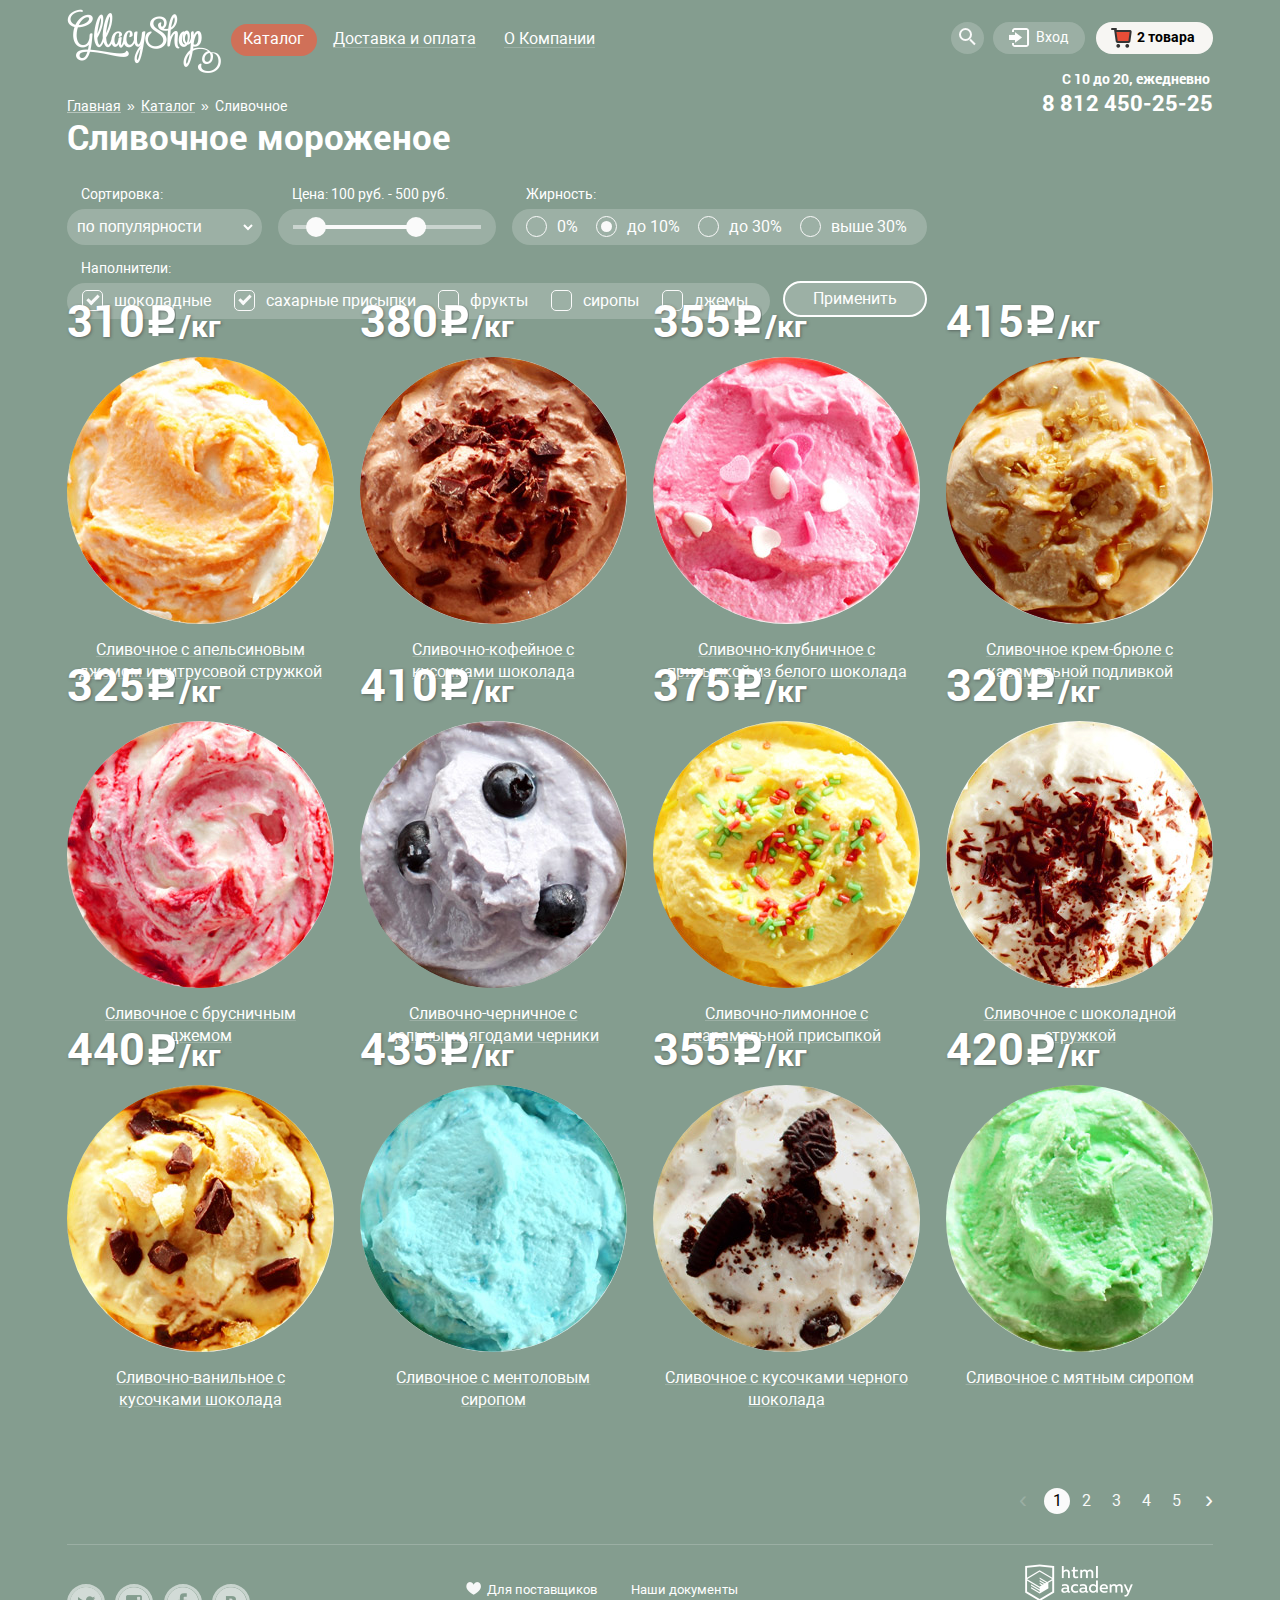
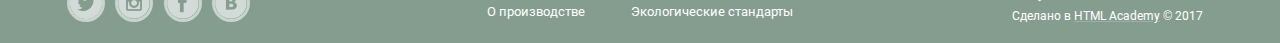
==== commit 9309e33d: "last" ====
--- a/catalog.html
+++ b/catalog.html
@@ -13,53 +13,54 @@
     <div class="overlay">
       <div class="content-wrapper">
         <header class="page-header">
-          <div class='page-header__container'>
-            <div class="page-header__logo">
-              <a href="index.html"><img src="img/logo.png" width="154px" height="64px" alt="Gllacy Shop" /></a>
-            </div>
             <nav class="navigation">
-              <div class="navigation__top">
-                <ul class="navigation__items">
-                  <li class="navigation__item navigation__item-catalog">
-                    <a class="navigation__link navigation__link__active" href="catalog.html">Каталог</a>
-                  </li>
-                  <li class="navigation__item">
-                    <a class="navigation__link" href="#">Доставка и оплата</a>
-                  </li>
-                  <li class="navigation__item">
-                    <a class="navigation__link" href="#">О Компании</a>
-                  </li>
-                </ul>
-                <div class="hidden-list">
-                  <ul class="hidden-list__nav">
-                    <li class="hidden-list__item">
-                      <a class="hidden-list__link first-link" href="#">Новинки</a>
-                    </li>
-                    <li class="hidden-list__item">
-                      <a class="hidden-list__link" href="#">Сливочное</a>
-                    </li>
-                    <li class="hidden-list__item">
-                      <a class="hidden-list__link" href="#">Щербеты</a>
-                    </li>
-                    <li class="hidden-list__item">
-                      <a class="hidden-list__link" href="#">Фруктовый лёд</a>
-                    </li>
-                    <li class="hidden-list__item">
-                      <a class="hidden-list__link" href="#">Мелорин</a>
+              <div class="navigation__left">
+              <div class="page-header__logo">
+                <a href="index.html"><img src="img/logo.png" width="154px" height="64px" alt="Gllacy Shop" /></a>
+              </div>
+                  <ul class="navigation__items">
+                    <li class="navigation__item navigation__item--open-js navigation__item-catalog">
+                      <a class="navigation__link navigation__link__active" href="catalog.html">Каталог</a>
+                    </li>
+                    <li class="navigation__item">
+                      <a class="navigation__link" href="#">Доставка и оплата</a>
+                    </li>
+                    <li class="navigation__item">
+                      <a class="navigation__link" href="#">О Компании</a>
                     </li>
                   </ul>
-                </div>
-                <ul class="navigation__second-list">
-                  <li class="navigation__first-item">
-                    <a class="navigation__second-list-search" href="#" title="Поиск"></a>
-                  </li>
-                  <li class="navigation__second-item">
-                    <a class="navigation__second-list-account sprite-entry" href="#"></a><span>Вход</span>
-                  </li>
-                  <li class="navigation__third-item">
-                    <a class="navigation__second-list-basket sprite-basket" href="#" title="Корзина"></a><span>Пусто</span>
-                  </li>
-                </ul>
+                  <div class="hidden-list">
+                    <ul class="hidden-list__nav">
+                      <li class="hidden-list__item">
+                        <a class="hidden-list__link first-link" href="#">Новинки</a>
+                      </li>
+                      <li class="hidden-list__item hidden-list__item-active">
+                        <a class="hidden-list__link link--active" href="#">Сливочное</a>
+                      </li>
+                      <li class="hidden-list__item">
+                        <a class="hidden-list__link" href="#">Щербеты</a>
+                      </li>
+                      <li class="hidden-list__item">
+                        <a class="hidden-list__link" href="#">Фруктовый лёд</a>
+                      </li>
+                      <li class="hidden-list__item">
+                        <a class="hidden-list__link" href="#">Мелорин</a>
+                      </li>
+                    </ul>
+                  </div>
+                  </div>
+                  <div class="navigation__right">
+                  <ul class="navigation__second-list">
+                    <li class="navigation__first-item">
+                      <a class="navigation__second-list-search" href="#" title="Поиск"></a>
+                    </li>
+                    <li class="navigation__second-item navigation__second-item--open-js">
+                      <a class="navigation__second-list-account sprite-entry" href="#"></a><span class="entry">Вход</span>
+                    </li>
+                    <li class="navigation__third-item-catalog navigation__third-item-catalog--open-js">
+                      <a class="navigation__second-list-basket sprite-basket2" href="#" title="Корзина"></a><span class="two-goods">2 товара</span>
+                    </li>
+                  </ul>
                 <div class="basket--hidden">
                   <div class="basket__goods">
                     <div class="basket__goods-item">
@@ -87,7 +88,6 @@
                 <div class="telephone">
                   <a class="navigation__telephone" href="tel:+78124502525">8 812 450-25-25</a>
                 </div>
-              </div>
               <div class="search-hidden">
                 <input type="search" value="Что ищем?" autofocus/>
               </div>
@@ -102,8 +102,8 @@
                   </div>
                 </div>
               </div>
+              </div>
             </nav>
-          </div>
         </header>
         <main>
           <div class="main__wrapper">
@@ -120,13 +120,12 @@
                 <div class="filter-form__section">
                   <div class="filter-form__legend">Сортировка:</div>
                   <div class="wish-filters">
-                    <input type="text" list="list-filters" name="list-filters" value="по популярности">
-                    <datalist id="list-filters">
-                    <option value="по популярности" checked>
-                    <option value="сначала недорогие">
-                    <option value="сначала дорогие">
-                    <option value="по жирности">
-                  </datalist>
+                    <select class="wish-filters__group">
+                    <option value="popularity" checked>по популярности</option>
+                    <option value="cheap">сначала недорогие</option>
+                    <option value="expensive">сначала дорогие</option>
+                    <option value="fatness">по жирности</option>
+                  </select>
                   </div>
                 </div>
                 <div class="filter-form__section">
@@ -397,10 +396,10 @@
           </div>
         </main>
 
-        <footer class="page-footer">
-          <div class="page-footer__container">
-            <div class="page-footer__social">
-              <ul class="social__items">
+        <footer class="page-footer--catalog">
+          <div class="page-footer__container--catalog">
+            <div class="page-footer__social--catalog">
+              <ul class="social__items--catalog">
                 <li class="social__item">
                   <a class="social__link sprite-twitter" href="#" title="Наш твиттер"></a>
                 </li>
@@ -435,7 +434,7 @@
               </ul>
             </div>
             <div class="copyright">
-              <a class="copyright__logo sprite-logoacademy" href="https://htmlacademy.ru/intensive/htmlcss"></a>
+              <a class="copyright__logo--catalog sprite-logoacademy" href="https://htmlacademy.ru/intensive/htmlcss"></a>
               <span class="copyright__description">Сделано в <a href="https://htmlacademy.ru/intensive/htmlcss">HTML Academy</a> © 2017</span>
             </div>
           </div>
--- a/css/style.css
+++ b/css/style.css
@@ -22,38 +22,6 @@
   display: none;
 }
 
-.btn {
-  display: flex;
-  justify-content: center;
-  align-items: center;
-  margin-top: 16px;
-  padding: 9px 14px;
-
-  font-weight: 600;
-  font-family: "Roboto";
-  font-size: 18px;
-  line-height: 24px;
-  vertical-align: top;
-  color: #fff;
-  text-decoration: none;
-  text-shadow: 0 2px 5px rgba(160, 32, 11, 0.76);
-
-  background-image: linear-gradient(top, #f26843 0%, #e74a35 100%);
-  background: #f26843;
-  border-radius: 100px;
-  box-shadow: 0 2px 2px rgba(172, 16, 0, 0.64);
-}
-
-.btn:hover {
-  background: linear-gradient(to bottom, #f58669 0%, #ec6f5e 100%);
-  box-shadow: inset 0 2px 2px rgba(172, 16, 0, 1);
-}
-
-.btn:active {
-  background: linear-gradient(to bottom, #d84742 0%, #e1613e 100%);
-  box-shadow: inset 0 2px 2px rgba(172, 16, 0, 1);
-}
-
 .site-wrapper {
   background-position: top center;
   background-repeat: no-repeat;
@@ -63,80 +31,50 @@
 }
 
 .content-wrapper {
-  min-width: 900px;
-  max-width: 1200px;
+  min-width: 860px;
+  max-width: 1146px;
   margin: 0 auto;
   padding: 0 2.3%;
 }
 
 .page-header {
-  min-width: 860px;
-}
-
-.page-header__container {
-  display: flex;
-  flex-direction: row;
-  justify-content: space-between;
-  position: relative;
-  min-width: 860px;
-  max-width: 1146px;
   height: 6.25%;
-  padding: 0 2.3%;
-}
-
-.page-header__logo {
-  display: flex;
-  position: absolute;
-  top: 9px;
 }
 
 .navigation {
-  position: relative;
-  margin-left: 154px;
-  width: 79.5%;
-}
-
-.navigation__top {
    display: flex;
    flex-direction: row;
    justify-content: space-between;
    position: relative;
-}
-
-.navigation__telephone {
-  position: absolute;
-  top: 91px;
-  right: -82px;
-  color: white;
-  font-size: 22px;
-  line-height: 24px;
-  font-weight: 600;
-  text-decoration: none;
-}
-
-.navigation__telephone:after {
-  content: "С 10 до 20, ежедневно";
-  position: absolute;
-  top: -20px;
-  right: 0px;
-  color: white;
-  width: 151px;
-  font-size: 14px;
-  line-height: 16px;
-  font-weight: 600;
+   width: auto;
+}
+
+.navigation__left {
+  display: flex;
+  justify-content: flex-start;
+  width: 528px;
+}
+
+.page-header__logo {
+  display: flex;
+  position: absolute;
+  top: 9px;
+  width: auto;
 }
 
 .navigation__items {
   display: flex;
   flex-wrap: nowrap;
   justify-content: space-between;
+  position: relative;
   margin: 0;
   padding: 0;
   width: 352px;
-  margin-left: 22px;
+  margin-left: 176px;
 }
 
 .navigation__items li {
+  position: relative;
   margin: 0;
   padding: 0;
   list-style: none;
@@ -197,6 +135,10 @@
   z-index: -11;
 }
 
+.navigation__item-catalog {
+  position: relative;
+}
+
 .navigation__item-catalog::before {
   display: flex;
   justify-content: center;
@@ -204,7 +146,7 @@
   content: "";
   position: absolute;
   top: 24px;
-  left: 9px;
+  left: -12px;
   width: 86px;
   height: 32px;
   background: #d07058;
@@ -226,9 +168,6 @@
   display: none;
 }
 
-.navigation__item:hover .navigation__link__active {
-}
-
 .navigation__item:active .navigation__link:before {
   display: none;
 }
@@ -237,18 +176,16 @@
   display: flex;
 }
 
-.navigation__item-catalog:hover .hidden-list {
-  display: flex;
-}
 
 .hidden-list {
   display: none;
   position: absolute;
   top: 55px;
-  left: 10px;
+  left: 165px;
   width: 144px;
   height: auto;
   margin-top: 5px;
+  z-index: 20;
 }
 
 .hidden-list__nav {
@@ -256,16 +193,12 @@
   flex-direction: column;
   justify-content: flex-start;
   align-items: center;
-  display: none;
-  position: absolute;
-  top: 55px;
-  left: 10px;
   width: 144px;
   height: auto;
   margin-top: 5px;
   border-radius: 10px;
   background-color: #f8f7f4;
-  z-index: 200;
+  z-index: 30;
   margin: 0;
   padding: 0;
   overflow: auto;
@@ -284,8 +217,11 @@
   padding: 10px 20px;
   font-size: 14px;
   line-height: 16px;
+  font-weight: 300;
   text-decoration: none;
-}
+  z-index: 22;
+}
+
 
 .hidden-list__link:hover {
   background-color: #fbded7;
@@ -295,18 +231,42 @@
   background-color: #f6b5a5;
 }
 
-.hidden-list__link .link-active {
+.hidden-list__item-active {
+  display: flex;
+  position: relative;
+}
+
+.hidden-list__item-active::before {
+  display: flex;
+  content: "";
+  position: absolute;
+  top: 0px;
+  left: 0px;
+  width: 144px;
+  height: 36px;
   background-color: #d07058;
-}
-
-.navigation__item-catalog:hover .hidden-list {
-  display: flex;
+  z-index: 21;
+}
+
+.hidden-list__item-active .link--active {
+  color: white;
+}
+
+.hidden-list__item-active .hidden-list__link:hover,
+.hidden-list__item-active .hidden-list__link:active {
+  background-color: #d07058;
+}
+
+
+.navigation__right {
+  position: relative;
 }
 
 .navigation__second-list {
   display: flex;
+  justify-content: flex-end;
+  position: relative;
   margin: 0;
-  margin-left: 80px;
   padding: 0;
   width: 262px;
 }
@@ -343,22 +303,18 @@
   position: relative;
 }
 
-.navigation__first-item:hover .search-hidden {
-  display: flex;
-}
-
 .search-hidden {
   display: none;
   position: absolute;
   top: 55px;
-  right: 16%;
+  left: -117%;
   width: 301px;
   height: 44px;
   padding: 20px;
   margin-top: 4px;
   border-radius: 10px;
   background-color: #f8f7f4;
-  z-index: 150;
+  z-index: 50;
   box-shadow: -1px 20px 20px 0 rgba(0, 0, 0, 0.4);
 }
 
@@ -371,14 +327,17 @@
   padding: 15px;
   color: #999999;
   border: 1px solid #d3d3d2;
-  border-radius: 10px;
-}
-
-
-.navigation__second-list a:hover .navigation__second-list-search,
-.navigation__second-list a:hover .navigation__second-list-search:before {
+  border-radius: 5px;
+  font-family: "Roboto","Arial",sans-serif;
+}
+
+
+.navigation__first-item:hover .navigation__second-list-search {
+    border: 2px solid rgba(0, 0, 0, 1);
+}
+
+.navigation__first-item:hover .navigation__second-list-search:before {
   background: rgba(0, 0, 0, 1);
-    border: 2px solid rgba(0, 0, 0, 1);
 }
 
 .navigation__second-list-search:before {
@@ -401,7 +360,7 @@
   background-repeat: no-repeat;
 }
 
-.navigation__second-item span{
+.navigation__second-item .entry {
     margin-left: 6%;
     margin-top: 7px;
     font-size: 14px;
@@ -417,16 +376,41 @@
   left: 13%;
   background-image: url("../img/icons/sprite.png");
   background-repeat: no-repeat;
+  color: black;
+  z-index: 10;
+}
+
+.navigation__telephone {
+  position: absolute;
+  top: 91px;
+  right: 0%;
+  color: white;
+  font-size: 22px;
+  line-height: 24px;
+  font-weight: 600;
+  text-decoration: none;
+}
+
+.navigation__telephone:after {
+  content: "С 10 до 20, ежедневно";
+  position: absolute;
+  top: -20px;
+  right: 0px;
+  color: white;
+  width: 151px;
+  font-size: 14px;
+  line-height: 16px;
+  font-weight: 600;
 }
 
 .basket--hidden {
-  display: flex;
+  display: none;
   flex-direction: column;
   justify-content: flex-end;
   align-items: flex-end;
   position: absolute;
   top: 59px;
-  right: -82px;
+  right: 0px;
   width: 510px;
   height: 203px;
   background-color: #f8f7f4;
@@ -532,7 +516,7 @@
   padding: 9px 14px;
 
   font-weight: 600;
-  font-family: "Roboto";
+  font-family: "Roboto","Arial",sans-serif;
   font-size: 18px;
   line-height: 24px;
   vertical-align: top;
@@ -540,7 +524,7 @@
   text-decoration: none;
   text-shadow: 0 2px 5px rgba(160, 32, 11, 0.76);
 
-  background-image: linear-gradient(top, #f26843 0%, #e74a35 100%);
+  background-image: linear-gradient(bottom top, #ca3824 0%, #f26843 100%);
   background: #f26843;
   border-radius: 100px;
   box-shadow: 0 2px 2px rgba(172, 16, 0, 0.64);
@@ -556,13 +540,24 @@
   box-shadow: inset 0 2px 2px rgba(172, 16, 0, 1);
 }
 
-.navigation__third-item span {
+.navigation__third-item .empty {
   margin-top: 7px;
   margin-left: 6%;
   font-size: 14px;
   line-height: 16px;
   color: white;
   font-weight: 300;
+  color: white;
+}
+
+.two-goods {
+  margin-top: 7px;
+  margin-left: 20%;
+  font-size: 14px;
+  line-height: 16px;
+  color: white;
+  font-weight: 700;
+  color: black;
 }
 
 .navigation__first-item {
@@ -570,11 +565,13 @@
   justify-content: center;
   position: absolute;
   top: 22px;
-  right: 16.1%;
+  left: 0%;
   width: 33px;
   height: 32px;
   background-color: rgba(250, 250, 250, 0.2);
   border-radius: 50%;
+  cursor: pointer;
+  margin-right: 10px;
 }
 
 .navigation__second-item {
@@ -582,11 +579,14 @@
   justify-content: center;
   position: absolute;
   top: 22px;
-  right: 5%;
+  right: 49%;
   width: 92px;
   height: 32px;
   background-color: rgba(250, 250, 250, 0.2);
   border-radius: 20px;
+  cursor: pointer;
+  z-index: 0;
+  margin-right: 10px;
 }
 
 .navigation__third-item {
@@ -594,11 +594,47 @@
   justify-content: center;
   position: absolute;
   top: 22px;
-  right: -9%;
+  right: 0%;
   width: 117px;
   height: 32px;
   background-color: rgba(250, 250, 250, 0.2);
   border-radius: 20px;
+  cursor: pointer;
+}
+
+.navigation__third-item-catalog {
+  display: flex;
+  justify-content: center;
+  position: absolute;
+  top: 22px;
+  right: 0%;
+  width: 117px;
+  height: 32px;
+  background-color: #f7f6f3;
+  border-radius: 20px;
+  cursor: auto;
+}
+
+.navigation__first-item:hover,
+.navigation__second-item:hover {
+  background-color: #f7f6f3;
+}
+
+.navigation__second-item:hover .entry {
+  color: black;
+}
+.navigation__third-item-cattalog:hover {
+  background-color: #f7f6f3;
+  color: black;
+}
+
+.navigation__third-item-catalog .basket--hidden {
+  display: flex;
+}
+
+.navigation__second-item:hover a,
+.navigation__third-item:hover a {
+ color: black;
 }
 
 .navigation__link__catalog-link {
@@ -640,12 +676,13 @@
   justify-content: space-between;
   position: absolute;
   top: 60px;
-  right: 127px;
+  right: 50%;
   width: 237px;
   height: 174px;
   padding: 20px;
   border-radius: 10px;
   background-color: #f8f7f4;
+  z-index: 21;
 }
 
 .navigation__pop-up input {
@@ -654,9 +691,10 @@
   padding: 15px;
   font-size: 14px;
   line-height: 24px;
+  font-family: "Roboto","Arial",sans-serif;
   color: #999999;
   border: 1px solid #d3d3d2;
-  border-radius: 10px;
+  border-radius: 5px;
   margin-bottom: 20px;
 }
 
@@ -692,7 +730,7 @@
   margin: 0;
 
   font-weight: 600;
-  font-family: "Roboto";
+  font-family: "Roboto","Arial",sans-serif;
   font-size: 18px;
   line-height: 24px;
   vertical-align: top;
@@ -700,7 +738,7 @@
   text-decoration: none;
   text-shadow: 0 2px 5px rgba(160, 32, 11, 0.76);
 
-  background-image: linear-gradient(top, #f26843 0%, #e74a35 100%);
+  background-image: linear-gradient(bottom top, #ca3824 0%, #f26843 100%);
   background: #f26843;
   border-radius: 100px;
   box-shadow: 0 2px 2px rgba(172, 16, 0, 0.64);
@@ -725,7 +763,7 @@
 
 .slider__slide-title {
   width: 668px;
-  margin: 72px auto 32px;
+  margin: 72px auto 34px;
   font-weight: 700;
   font-size: 60px;
   line-height: 60px;
@@ -734,7 +772,7 @@
 .btn__slide {
   display: inline-block;
   padding: 7px 41px 12px;
-
+  font-family: "Roboto","Arial",sans-serif;
   font-weight: 600;
   font-size: 32px;
   line-height: 44px;
@@ -743,7 +781,7 @@
   text-decoration: none;
   text-shadow: 0 2px 5px rgba(160, 32, 11, 0.76);
 
-  background: linear-gradient(top, #f26843 50%%, #e74a35 100%);
+  background: linear-gradient(bottom top, #f26843 0%, #e74a35 100%);
   background: #f26843;
   border-radius: 100px;
   box-shadow: 0 2px 2px rgba(172, 16, 0, 0.64);
@@ -761,8 +799,8 @@
 
 .slider-controls {
   position: absolute;
-  bottom: 24px;
-  left: 0;
+  bottom: 23px;
+  left: -26px;
   padding-left: 27px;
   z-index: 20;
   font-size: 0;
@@ -780,9 +818,14 @@
   cursor: pointer;
 }
 
+.slider-controls label:hover {
+  background-color: rgba(250, 250, 250, 0.2);
+}
+
 .slider__slide {
   display: none;
 }
+
 .site-wrapper:before,
 .site-wrapper:after {
   content: "";
@@ -826,9 +869,7 @@
 }
 /* main */
 .main__container {
-  min-width: 900px;
   margin: 0 auto;
-  padding: 0 2.3%;
 }
 
 .banners {
@@ -876,12 +917,12 @@
   justify-content: center;
   align-items: center;
   position: absolute;
-  right: 22px;
+  right: 21px;
   bottom: 24px;
-  padding: 9px 23px 12px;
-
-  font-weight: 500;
-  font-family: "Roboto";
+  padding: 9px 22px 12px;
+
+  font-weight: 700;
+  font-family: "Roboto","Arial",sans-serif;
   font-size: 18px;
   line-height: 24px;
   vertical-align: top;
@@ -889,7 +930,7 @@
   text-decoration: none;
   text-shadow: 0 2px 5px rgba(160, 32, 11, 0.76);
 
-  background: linear-gradient(top, #f26843 0%, #e74a35 100%);
+  background: linear-gradient(bottom top, #ca3824 0%, #f26843 100%);
   background: #f26843;
   border-radius: 120px;
   box-shadow: 0 2px 2px rgba(172, 16, 0, 0.64);
@@ -913,107 +954,22 @@
   max-width: 1146px;
 }
 
-.hits__item {
-  position: relative;
-  width: 22.2%;
-}
-
-.hits-item:last-child {
-  margin-right: 0;
-}
-
-.hits__mini-hit img {
-  content: "";
-  display: flex;
-  position: absolute;
-  top: 0;
-  top: 0;
-  width: 61px;
-  height: 61px;
-  border-radius: 50%;
-  z-index: 20;
-}
-
-.hits__image img {
-  position: relative;
-  width: 105%;
-  height: 105%;
-  border-radius: 50%;
-}
-
-.hits__image img:first-child {
-  background-color: rgba(253,206,121, 0.4);
-}
-
-.hits__image img:nth-child(2) {
-  background-color: rgba(203,109,81, 0.4);
-}
-
-.hits__image img:nth-child(3) {
-  background-color: rgba(253,142,174, 0.4);
-}
-
-.hits__image img:last-child {
-  background-color: rgba(228,167,99, 0.4);
-}
-
-
-.hits__price {
-  display: flex;
-  position: absolute;
-  bottom: 53px;
-  left: 0%;
-  font-size: 45px;
-  line-height: 45px;
-  color: white;
-  text-shadow: 1px 1px 3px rgba(49, 50, 53, 0.5);
-}
-
-.price-kg {
-  display: block;
-  position: absolute;
+.seo {
   width: 100%;
-  top: 10%;
-  left: 145%;
-  font-size: 30px;
-  line-height: 45px;
-}
-
-.hits__price-icon {
-  position: absolute;
-  top: 18%;
-  left: 95%;
-  background-image: url("../img/icons/sprite.png");
-  background-repeat: no-repeat;
-  margin-left: 7px;
-  text-shadow: 1px 1px 0px 0px rgba(49, 50, 53, 0.5);
-}
-
-.hits__description {
-  color: white;
-  justify-content: center;
-  margin: 0 10px;
-  align-items: center;
-  text-align: center;
-  font-size: 16px;
-  line-height: 22px;
-  text-decoration: underline rgba(250, 250, 250, 0.2);
-}
-
-.seo {
-  width: 95.5;
-  height: 25.58%;
+  min-height: 306px;
+  max-height: 373px;
   background-image: url("../img/background-wafer.jpg");
   background-position: top center;
   background-color: rgb(251,228,180);
-  border-radius: 30px;
-  margin-top: 40px;
+  border-radius: 15px;
+  margin-top: 1.6%;
+  margin-bottom: 40px;
 }
 
 .seo__title {
   margin: 0;
   padding: 0 20px;
-  padding-top: 15px;
+  padding-top: 25px;
   font-size: 24px;
   line-height: 30px;
   font-weight: 400;
@@ -1024,24 +980,27 @@
   display: flex;
   justify-content: space-between;
   padding: 0 20px;
-  margin-top: 10px;
+  margin-top: 9px;
 }
 
 .seo__column {
   display: flex;
   flex-direction: column;
+  align-items: flex-start;
+  position: relative;
+  margin-right: 2.2%;
 }
 
 .seo__column:first-child {
-  margin-right: 2.2%;
+  margin-right: 2.1%;
 }
 
 .seo__item {
   display: flex;
   flex-direction: row;
-  justify-content: space-between;
   position: relative;
   width: 100%;
+  margin-bottom: 2px;
 }
 
 .seo__icons {
@@ -1055,16 +1014,33 @@
 
 .seo__description {
   width: 100%;
-  margin-left: 58px;
+  max-width: 480px;
+  min-width: 313px;
   font-size: 16px;
   line-height: 22px;
   color: rgb(50, 50, 50);
 }
 
+.seo__description:first-child {
+  margin: 5px 30px 5px 57px;
+}
+
+.seo__description:nth-child(2) {
+  margin: 13px 0px 5px 57px;
+}
+
+.seo__description:nth-child(3) {
+  margin: 15px 0px 0px 55px;
+}
+
+.seo__description:nth-child(4) {
+  margin: 15px 0px 0px 55px;
+}
+
 .news-distribution {
   display: flex;
   min-width: 860px;
-  margin: 20px 0;
+  margin: 20px 0 40px;
 }
 
 .news {
@@ -1075,9 +1051,12 @@
   background-image: url("../img/background-strawberries.jpg");
   background-position: top center;
   background-color: #fff;
-  border-radius: 20px;
+  border-radius: 15px;
+  margin-right: 2.2%;
+}
+
+.news__container {
   padding: 0 20px;
-  margin-right: 2.2%;
 }
 
 .news__description {
@@ -1086,7 +1065,8 @@
   font-size: 16px;
   line-height: 22px;
   padding-top: 23px;
-  color: rgb(50, 50, 50);
+  padding-bottom: 4px;
+  color: #5a5a5a;
 }
 
 .news__title {
@@ -1099,58 +1079,75 @@
 }
 
 .distribution {
-  display: flex;
-  flex-direction: column;
+  position: relative;
   width: 48.8%;
-  height: 152px;
-  background-image: url("../img/background-post.png");
+  height: 220px;
+  background-image: url("../img/wrapper.jpg");
   background-position: top center;
   background-repeat: no-repeat;
   background-color: rgb(248, 247, 244);
+  border-radius: 15px;
+}
+
+.distribution__container {
+  display: flex;
+  flex-direction: column;
+  justify-content: space-between;
+  position: absolute;
+  top: 0px;
+  left: 0px;
+  max-width: 100%;
+  height: 142px;
+  background-color: #f8f7f4;
   border-radius: 20px;
-  padding: 34px 20px;
-}
-
-.distribution__form {
-  margin-top: 41px;
-}
+  margin: 5px;
+  padding: 30px 22px 34px;
+}
+
 .distribution__description {
-  width: 91%;
-  height: 38.18%;
+  font-family: "Roboto","Arial",sans-serif;
+  width: 105%;
+  max-width: 507px;
+  max-height: 80px;
   font-size: 16px;
   line-height: 22px;
-  color: rgb(50, 50, 50);
-  margin-top: 0px;
+  font-weight: 400;
+  color: #5a5a5a;
+  margin: 0px;
 }
 
 .distribution__form {
   display: flex;
+  margin-top: 7%;
 }
 
 .distribution input[type="email"] {
-  width: 60.5%;
+  width: 70.5%;
   height: 13px;
   padding: 15px 14px 15px;
   border: 1px solid #d3d3d2;
   border-radius: 5px;
   margin-right: 10px;
+  font-family: "Roboto","Arial",sans-serif;
 }
 
 .distribution input[placeholder="Электронная почта"] {
   font-size: 16px;
   line-height: 24px;
   color: #999999;
+  font-family: "Roboto","Arial",sans-serif;
 }
 
 .btn__distribution {
   display: flex;
   justify-content: center;
   align-items: center;
-  margin-top: 2px;
-  padding: 14px 18px;
+  width: 94px;
+  height: 16px;
+  padding: 13px 17px 15px;
 
   font-weight: 600;
-  font-family: "Roboto";
+  font-family: "Roboto","Arial",sans-serif;
   font-size: 18px;
   line-height: 24px;
   vertical-align: top;
@@ -1158,7 +1155,7 @@
   text-decoration: none;
   text-shadow: 0 2px 5px rgba(160, 32, 11, 0.76);
 
-  background: linear-gradient(top, #f26843 0%, #e74a35 100%);
+  background: linear-gradient(bottom top, #ca3824 0%, #f26843 100%);
   background: #f26843;
   border-radius: 100px;
   box-shadow: 0 2px 2px rgba(172, 16, 0, 0.64);
@@ -1192,12 +1189,12 @@
   position: absolute;
   top: 63px;
   right: 2.3%;
-  padding: 33px 25px 31px;
+  padding: 28px 26px 28px;
   width: 255px;
-  height: 238px;
+  height: 243px;
   background-color: white;
-  border-radius: 20px;
-  margin-right: 2.3%;
+  border-radius: 15px;
+  margin-right: 2.5%;
   z-index: 10;
 }
 
@@ -1205,6 +1202,8 @@
   font-size: 18px;
   line-height: 24px;
   font-weight: bold;
+  margin: 0;
+  margin-bottom: 18px;
 }
 
 .contacts__telephone {
@@ -1213,13 +1212,20 @@
   color: black;
   text-decoration: none;
   font-weight: bold;
+  margin-top: 5px;
+  margin-bottom: 2px;
 }
 
 .contacts span {
+  width: 172px;
   font-size: 14px;
   line-height: 20px;
 }
-
+.contacts__order {
+  font-size: 14px;
+  line-height: 20px;
+  font-weight: 300;
+}
 .contacts span:last-child {
   line-height: 22px;
 }
@@ -1228,11 +1234,11 @@
   display: flex;
   justify-content: center;
   align-items: center;
-  margin-top: 16px;
-  padding: 14px 28px;
+  margin-top: 25px;
+  padding: 9px 28px 12px;
 
   font-weight: 600;
-  font-family: "Roboto";
+  font-family: "Roboto","Arial",sans-serif;
   font-size: 18px;
   line-height: 24px;
   vertical-align: top;
@@ -1240,7 +1246,7 @@
   text-decoration: none;
   text-shadow: 0 2px 5px rgba(160, 32, 11, 0.76);
 
-  background-image: linear-gradient(top, #f26843 0%, #e74a35 100%);
+  background-image: linear-gradient(bottom top, #ca3824 0%, #f26843 100%);
   background: #f26843;
   border-radius: 100px;
   box-shadow: 0 2px 2px rgba(172, 16, 0, 0.64);
@@ -1302,6 +1308,7 @@
 .form-answer bottom {
   justify-content: flex-end;
   align-items: flex-end;
+  font-family: "Roboto","Arial",sans-serif;
 }
 
 
@@ -1309,28 +1316,31 @@
   width: 267px;
   height: 14px;
   border: 1px solid #d3d3d2;
-  border-radius: 10px;
+  border-radius: 5px;
   color: rgba(153, 153, 153, 1);
   padding: 15px 15px;
   margin-bottom: 15px;
+  font-family: "Roboto","Arial",sans-serif;
 }
 
 input[type="email"] {
   width: 267px;
   height: 14px;
   border: 1px solid #d3d3d2;
-  border-radius: 10px;
+  border-radius: 5px;
   padding: 15px 15px;
   margin-bottom: 15px;
+  font-family: "Roboto","Arial",sans-serif;
 }
 
 textarea {
   width: 428px;
   height: 155px;
   border: 1px solid #d3d3d2;
-  border-radius: 10px;
+  border-radius: 5px;
   padding: 15px 15px;
   margin-bottom: 25px;
+  font-family: "Roboto","Arial",sans-serif;
 }
 
 .btn__js {
@@ -1341,7 +1351,7 @@
   padding: 14px 28px;
 
   font-weight: 600;
-  font-family: "Roboto";
+  font-family: "Roboto","Arial",sans-serif;
   font-size: 18px;
   line-height: 24px;
   vertical-align: top;
@@ -1349,7 +1359,7 @@
   text-decoration: none;
   text-shadow: 0 2px 5px rgba(160, 32, 11, 0.76);
 
-  background-image: linear-gradient(top, #f26843 0%, #e74a35 100%);
+  background-image: linear-gradient(bottom top, #ca3824 0%, #f26843 100%);
   background: #f26843;
   border-radius: 100px;
   box-shadow: 0 2px 2px rgba(172, 16, 0, 0.64);
@@ -1366,12 +1376,18 @@
 }
 
 .page-footer {
-  min-width: 900px;
+  min-width: 860px;
   margin: 0 auto;
   height: 11.1%;
   padding: 0 2.3%;
 }
 
+.page-footer--catalog {
+  min-width: 860px;
+  margin: 0 auto;
+  height: 11.1%;
+  padding: 0 0%;
+}
 .page-footer__container {
   display: flex;
   align-items: center;
@@ -1379,10 +1395,23 @@
   padding: 18px 2.3%;
 }
 
+.page-footer__container--catalog {
+  display: flex;
+  align-items: center;
+  justify-content: space-between;
+  padding: 18px 0%;
+}
+
 .page-footer__social {
-  width: 185px;
+  width: 186px;
   height: 40px;
   margin-top: 13px;
+}
+
+.page-footer__social--catalog {
+  width: 186px;
+  height: 40px;
+  margin-top: 20px;
 }
 
 .social__items {
@@ -1392,9 +1421,22 @@
   margin: 0;
   padding: 0;
   width: 185px;
+  margin-left: 9px;
+}
+
+.social__items--catalog {
+  display: flex;
+  flex-direction: row;
+  justify-content: space-between;
+  margin: 0;
+  padding: 0;
+  width: 185px;
+  margin-left: 0px;
 }
 
 .social__item {
+  width: 40px;
+  height: 40px;
   position: relative;
   list-style: none;
   margin: 0;
@@ -1428,7 +1470,8 @@
   position: relative;
   width: 306px;
   height: 40px;
-  margin-top: 13px;
+  margin-top: 5px;
+  margin-left: 15px;
 }
 
 .documents__items {
@@ -1466,7 +1509,7 @@
 .copyright {
   display: flex;
   flex-direction: column;
-  align-items: center;
+  align-items: flex-start;
   position: relative;
 }
 
@@ -1476,15 +1519,26 @@
   background-repeat: no-repeat;
   background-position: center;
   position: absolute;
-  bottom: 35%;
-  right: 47%;
+  bottom: 36%;
+  right: 46%;
+}
+
+.copyright__logo--catalog {
+  display: flex;
+  background-image: url("../img/icons/sprite.png");
+  background-repeat: no-repeat;
+  background-position: center;
+  position: absolute;
+  bottom: 37%;
+  right: 40%;
 }
 
 .copyright__description {
-  font-size: 13px;
+  font-size: 12px;
   line-height: 18px;
   color: white;
-  margin-top: 20%;
+  margin-top: 22%;
+  margin-right: 10px;
 }
 
 .copyright__description a {
@@ -1494,16 +1548,15 @@
 
 /* catalog */
 .main__wrapper {
-  min-width: 900px;
   margin: 0 auto;
-  padding: 0 2.3%;
 }
 
 .breadcrumbs {
   display: flex;
   justify-content: space-between;
-  width: 230px;
-  margin-top: 25px;
+  width: 220px;
+  margin-top: 2.5%;
+  margin-bottom: 2px;
 }
 
 .breadcrumbs a {
@@ -1534,7 +1587,7 @@
   flex-direction: column;
   justify-content: flex-start;
   width: 860px;
-  margin: 30px 0;
+  margin: 29px 0 38px;
 }
 
 .filter-forms {
@@ -1545,7 +1598,7 @@
 }
 
 .filter-forms:nth-child(2) {
-  margin-top: 18px;
+  margin-top: 15px;
 }
 
 .filter-form__section {
@@ -1558,12 +1611,13 @@
   font-size: 14px;
   line-height: 16px;
   color: white;
-  margin-left: 15px;
-}
-
-.wish-filters input[type="text"] {
-  width: 193px;
-  height: 36px;
+  margin-left: 14px;
+}
+
+.wish-filters {
+  display: flex;
+  width: 183px;
+  height: 32px;
   background-color: rgba(255, 255, 255, 0.2);
   border: none;
   border-radius: 20px;
@@ -1572,19 +1626,52 @@
   color: white;
   margin-top: 7px;
   cursor: pointer;
-  padding: 2px 15px;
+  padding: 2px 6px;
   margin-bottom: 0;
 }
 
-.wish-filters input[type="text"]:hover {
+.wish-filters:hover {
   background-color: rgb(255, 255, 255);
   color: black;
 }
 
+select {
+  width: 193px;
+  font-size: 16px;
+  line-height: 18px;
+  color: white;
+  border: none;
+  position: relative;
+  outline: none;
+  color: white;
+  background-color: rgba(255, 255, 255, 0.0);
+}
+
+select:hover {
+  color: black;
+  background-color: rgba(255, 255, 255, 1);
+}
+select option {
+  display: flex;
+  position: absolute;
+  content: "";
+  top: 20px;
+  left: 0px;
+  width: 192px;
+  height: 89px;
+  cursor: black;
+  font-size: 14px;
+  line-height: 16px;
+  font-weight: 300;
+  font-family: "Roboto","Arial",sans-serif;
+  background-color: rgba(250, 250, 250, 0.2);
+  cursor: default;
+}
+
 .filter-form__range-filter {
   position: relative;
-  width: 178px;
-  height: 25px;
+  width: 188px;
+  height: 24px;
   background-color: rgba(250, 250, 250, 0.2);
   border-radius: 20px;
   margin-top: 7px;
@@ -1608,7 +1695,7 @@
 .toggle {
   position: absolute;
   top: 8px;
-  left: 28px;
+  left: 30px;
   width: 20px;
   height: 20px;
   border-radius: 50%;
@@ -1637,7 +1724,7 @@
   flex-direction: row;
   justify-content: space-around;
   align-items: center;
-  width: 416px;
+  width: 415px;
   height: 36px;
   background-color: rgba(255, 255, 255, 0.2);
   border-radius: 20px;
@@ -1679,9 +1766,9 @@
   position: absolute;
   content: "";
   top: -2px;
-  left: -30px;
-  width: 20px;
-  height: 20px;
+  left: -31px;
+  width: 19px;
+  height: 19px;
   border: 1px solid rgba(250, 250, 250, 1);
   border-radius: 50%;
   background-color: transparent;
@@ -1703,9 +1790,9 @@
   content: "";
   position: absolute;
   top: 3px;
-  left: -25px;
-  width: 12px;
-  height: 12px;
+  left: -26px;
+  width: 11px;
+  height: 11px;
   border-radius: 50%;
   background-color:rgba(250, 250, 250, 1);
   transform: scale(1);
@@ -1769,9 +1856,9 @@
   position: absolute;
   content: "";
   top: -2px;
-  left: -30px;
-  width: 20px;
-  height: 20px;
+  left: -32px;
+  width: 19px;
+  height: 19px;
   border: 1px solid rgba(250, 250, 250, 1);
   border-radius: 5px;
   background-color: transparent;
@@ -1793,9 +1880,9 @@
   content: "";
   position: absolute;
   top: 3px;
-  left: -25px;
-  width: 10px;
-  height: 5px;
+  left: -27px;
+  width: 9px;
+  height: 4px;
   background-color: transparent;
   border: 3px solid rgba(250, 250, 250, 1);
   border-top-style: none;
@@ -1820,10 +1907,10 @@
   justify-content: center;
   align-items: center;
   margin-top: 20px;
-  padding: 2px 29px;
+  padding: 2px 28px;
 
   font-weight: 500;
-  font-family: "Roboto";
+  font-family: "Roboto","Arial",sans-serif;
   font-size: 16px;
   line-height: 28px;
   vertical-align: top;
@@ -1854,31 +1941,35 @@
   display: flex;
   flex-direction: column;
   justify-content: space-between;
-  min-width: 860px;
-  max-width: 1146px;
+  margin: 0 auto;
 }
 
 .goods__items-item {
   display: flex;
-  justify-content: space-between;
+  justify-content: flex-start;
   flex-wrap: nowrap;
   max-height: auto;
+  margin-bottom: 1.8%;
 }
 
 .goods__item {
   position: relative;
-  width: 22.2%;
+  width: 100%;
   height: 100%;
-  padding-bottom: 40px;
+  margin-right: 2.28%;
+}
+
+.goods__item:last-child {
+  margin-right: 0;
 }
 
 .goods__overlay {
   display: none;
   position: absolute;
-  top: -9px;
-  left: -12px;
+  top: -7px;
+  left: -5%;
   width: 110%;
-  height: 110%;
+  height: 118%;
   border-radius: 10px;
   z-index: -1;
   overflow: hidden;
@@ -1892,22 +1983,24 @@
   align-items: flex-end;
   content: "";
   position: absolute;
-  bottom: 6.6%;
-  left: 12%;
+  right: 50%;
+  bottom: 17px;
+  transform: translate(50%,0);
+  min-width: 190px;
   margin: 0 auto;
-  padding: 14px 17px;
+  padding: 4.9% 2.6% 4.5%;
   height: 18px;
   z-index: 11;
   font-weight: 600;
-  font-family: "Roboto";
   font-size: 18px;
   line-height: 24px;
   vertical-align: top;
   color: #fff;
   text-decoration: none;
+  font-family: "Roboto","Arial",sans-serif;
   text-shadow: 0 2px 5px rgba(160, 32, 11, 0.76);
 
-  background: linear-gradient(to top, #f26843 0%, #e74a35 100%);
+  background: linear-gradient(bottom top, #ca3824 0%, #f26843 100%);
   background: #f26843;
   border-radius: 100px;
   box-shadow: 0 2px 2px 0 rgba(172, 16, 0, 1);
@@ -1944,6 +2037,7 @@
 
 .goods__item img {
   display: flex;
+  position: relative;
   width: 100%;
   height: 100%;
   max-width: 267px;
@@ -1952,15 +2046,39 @@
   min-height: 200px;
   border-radius: 50%;
   margin-bottom: 17px;
-  z-index: -10;
+  margin: 0 auto;
+  z-index: 1;
+}
+
+.hits__mini-hit {
+  display: flex;
+  max-width: 61px;
+  max-height: 61px;
+  position: absolute;
+  content: "";
+  top: 0;
+  left: 0;
+  z-index: 3;
+  overflow: hidden;
+}
+
+.hits__mini-hit img {
+  display: flex;
+  content: "";
+  max-width: 61px;
+  max-height: 61px;
+  min-width: 61px;
+  min-height: 61px;
+  border-radius: 50%;
 }
 
 .price {
   position: absolute;
   min-width: 200px;
   max-width: 267px;
-  top: -90px;
+  top: -60px;
   left: 0px;
+  z-index: 2;
 }
 
 .goods__price {
@@ -1990,9 +2108,10 @@
 .goods__price:before {
   content: "/кг";
   position: absolute;
-  top: 9%;
+  top: 15%;
   left: 56%;
   font-size: 30px;
+  font-weight: 700;
   line-height: 45px;
   color: white;
 }
@@ -2001,7 +2120,7 @@
   display: flex;
   color: white;
   justify-content: center;
-  margin: 0px 4% 6.6%;
+  margin: 15px 4% 6.6%;
   align-items: center;
   text-align: center;
   font-size: 16px;
@@ -2029,7 +2148,7 @@
   display: flex;
   flex-direction: row;
   min-width: 190px;
-  margin-top: 40px;
+  margin-top: 39px;
 }
 
 .paginator__pages {
@@ -2150,7 +2269,7 @@
 }
 
 .sprite {
-    background-image: url("./img/icons/sprite.png");
+    background-image: url(spritesheet.png);
     background-repeat: no-repeat;
     display: block;
 }
@@ -2173,16 +2292,10 @@
     background-position: -102px -10px;
 }
 
-.sprite-checkbox {
-    width: 20px;
-    height: 20px;
-    background-position: -143px -10px;
-}
-
 .sprite-cow {
     width: 48px;
     height: 49px;
-    background-position: -183px -10px;
+    background-position: -143px -10px;
 }
 
 .sprite-entry {
@@ -2191,68 +2304,63 @@
     background-position: -10px -79px;
 }
 
+.sprite-entry2 {
+    display: none;
+    width: 21px;
+    height: 19px;
+    background-position: -51px -79px;
+}
+
 .sprite-fb {
     width: 32px;
     height: 32px;
-    background-position: -51px -79px;
+    background-position: -92px -79px;
 }
 
 .sprite-heart {
     width: 15px;
     height: 13px;
-    background-position: -103px -79px;
+    background-position: -144px -79px;
 }
 
 .sprite-ice-cream {
     width: 49px;
     height: 49px;
-    background-position: -138px -79px;
+    background-position: -144px -112px;
 }
 
 .sprite-insta {
     width: 32px;
     height: 32px;
-    background-position: -207px -79px;
+    background-position: -211px -10px;
 }
 
 .sprite-leaf {
     width: 49px;
     height: 49px;
-    background-position: -10px -148px;
+    background-position: -10px -181px;
 }
 
 .sprite-logoacademy {
     width: 108px;
     height: 38px;
-    background-position: -79px -148px;
-}
-
-.sprite-pin {
-    width: 80px;
-    height: 140px;
-    background-position: -259px -10px;
-}
-
-.sprite-radio {
-    width: 21px;
-    height: 22px;
-    background-position: -207px -170px;
+    background-position: -79px -181px;
 }
 
 .sprite-thermometer {
     width: 48px;
     height: 49px;
-    background-position: -248px -170px;
+    background-position: -213px -62px;
 }
 
 .sprite-twitter {
     width: 32px;
     height: 32px;
-    background-position: -10px -239px;
+    background-position: -213px -131px;
 }
 
 .sprite-vk {
     width: 32px;
     height: 32px;
-    background-position: -62px -239px;
-}
+    background-position: -207px -183px;
+}
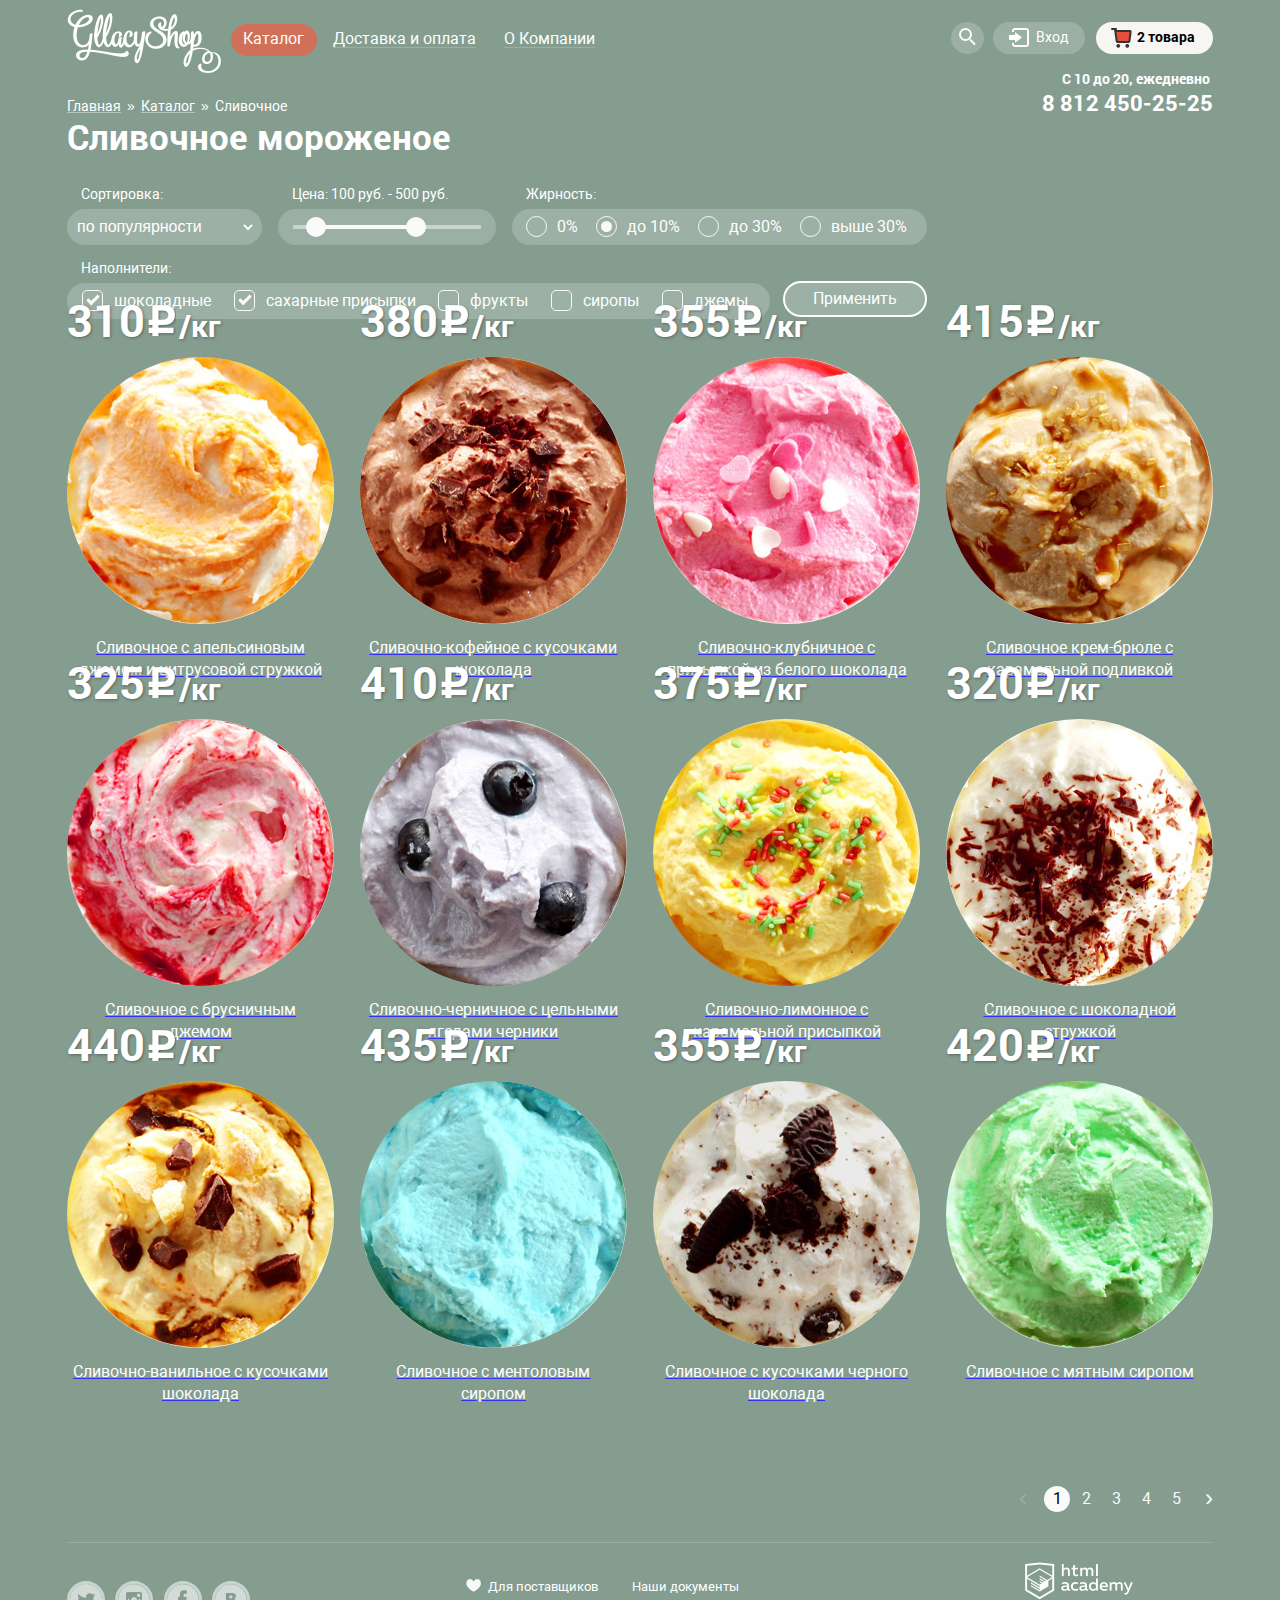
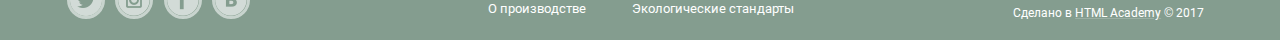
==== commit fbdc3419: "tablet width" ====
--- a/catalog.html
+++ b/catalog.html
@@ -5,6 +5,7 @@
   <meta charset='utf-8'>
   <title>Gllacy Shop</title>
   <link href="css/normalize.css" rel="stylesheet">
+  <meta name="viewport" content="width=device-width,initial-scale=1">
   <link href="css/style.css" rel="stylesheet">
 </head>
 
@@ -13,97 +14,97 @@
     <div class="overlay">
       <div class="content-wrapper">
         <header class="page-header">
-            <nav class="navigation">
-              <div class="navigation__left">
+          <nav class="navigation">
+            <div class="navigation__left">
               <div class="page-header__logo">
-                <a href="index.html"><img src="img/logo.png" width="154px" height="64px" alt="Gllacy Shop" /></a>
-              </div>
-                  <ul class="navigation__items">
-                    <li class="navigation__item navigation__item--open-js navigation__item-catalog">
-                      <a class="navigation__link navigation__link__active" href="catalog.html">Каталог</a>
-                    </li>
-                    <li class="navigation__item">
-                      <a class="navigation__link" href="#">Доставка и оплата</a>
-                    </li>
-                    <li class="navigation__item">
-                      <a class="navigation__link" href="#">О Компании</a>
-                    </li>
-                  </ul>
-                  <div class="hidden-list">
-                    <ul class="hidden-list__nav">
-                      <li class="hidden-list__item">
-                        <a class="hidden-list__link first-link" href="#">Новинки</a>
-                      </li>
-                      <li class="hidden-list__item hidden-list__item-active">
-                        <a class="hidden-list__link link--active" href="#">Сливочное</a>
-                      </li>
-                      <li class="hidden-list__item">
-                        <a class="hidden-list__link" href="#">Щербеты</a>
-                      </li>
-                      <li class="hidden-list__item">
-                        <a class="hidden-list__link" href="#">Фруктовый лёд</a>
-                      </li>
-                      <li class="hidden-list__item">
-                        <a class="hidden-list__link" href="#">Мелорин</a>
-                      </li>
-                    </ul>
-                  </div>
-                  </div>
-                  <div class="navigation__right">
-                  <ul class="navigation__second-list">
-                    <li class="navigation__first-item">
-                      <a class="navigation__second-list-search" href="#" title="Поиск"></a>
-                    </li>
-                    <li class="navigation__second-item navigation__second-item--open-js">
-                      <a class="navigation__second-list-account sprite-entry" href="#"></a><span class="entry">Вход</span>
-                    </li>
-                    <li class="navigation__third-item-catalog navigation__third-item-catalog--open-js">
-                      <a class="navigation__second-list-basket sprite-basket2" href="#" title="Корзина"></a><span class="two-goods">2 товара</span>
-                    </li>
-                  </ul>
-                <div class="basket--hidden">
-                  <div class="basket__goods">
-                    <div class="basket__goods-item">
-                      <span class="basket__close"></span>
-                      <div>
-                      <img src="./img/ice1.jpg" alt="Пломбир с апельсиновым джемом"/>
-                    </div>
-                      <p class="basket__describtion">Пломбир с апельсиновым джемом</p>
-                      <span class="basket__quantity">200 руб.</span>
-                      <span class="basket__price--mini">300 руб.</span>
-                    </div>
-                    <div class="basket__goods-item">
-                      <span class="basket__close"></span>
-                      <div>
-                        <img src="./img/ice2.jpg" alt="Клубничный пломбир с присыпкой из белого шоколада"/>
-                      </div>
-                      <p class="basket__describtion">Клубничный пломбир с присыпкой из белого шоколада</p>
-                      <span class="basket__quantity">300 руб.</span>
-                      <span class="basket__price--mini">450 руб.</span>
-                    </div>
-                  </div>
-                  <span class="basket__price">Итого 750 руб.</span>
-                  <a href="#" class="btn__order">Оформить заказ</a>
-                </div>
-                <div class="telephone">
-                  <a class="navigation__telephone" href="tel:+78124502525">8 812 450-25-25</a>
-                </div>
+                <a href="index.html"><img src="img/logo.png" width="154" height="64" alt="Gllacy Shop" /></a>
+              </div>
+              <ul class="navigation__items">
+                <li class="navigation__item navigation__item--open-js navigation__item-catalog">
+                  <a class="navigation__link navigation__link__active" href="catalog.html">Каталог</a>
+                </li>
+                <li class="navigation__item">
+                  <a class="navigation__link" href="#">Доставка и оплата</a>
+                </li>
+                <li class="navigation__item">
+                  <a class="navigation__link" href="#">О Компании</a>
+                </li>
+              </ul>
+              <div class="hidden-list">
+                <ul class="hidden-list__nav">
+                  <li class="hidden-list__item">
+                    <a class="hidden-list__link first-link" href="#">Новинки</a>
+                  </li>
+                  <li class="hidden-list__item hidden-list__item-active">
+                    <a class="hidden-list__link link--active" href="#">Сливочное</a>
+                  </li>
+                  <li class="hidden-list__item">
+                    <a class="hidden-list__link" href="#">Щербеты</a>
+                  </li>
+                  <li class="hidden-list__item">
+                    <a class="hidden-list__link" href="#">Фруктовый лёд</a>
+                  </li>
+                  <li class="hidden-list__item">
+                    <a class="hidden-list__link" href="#">Мелорин</a>
+                  </li>
+                </ul>
+              </div>
+            </div>
+            <div class="navigation__right">
+              <ul class="navigation__second-list">
+                <li class="navigation__first-item">
+                  <a class="navigation__second-list-search" href="#" title="Поиск"></a>
+                </li>
+                <li class="navigation__second-item navigation__second-item--open-js">
+                  <a class="navigation__second-list-account sprite-entry" href="#"></a><span class="entry">Вход</span>
+                </li>
+                <li class="navigation__third-item-catalog navigation__third-item-catalog--open-js">
+                  <a class="navigation__second-list-basket sprite-basket2" href="#" title="Корзина"></a><span class="two-goods">2 товара</span>
+                </li>
+              </ul>
+              <div class="basket--hidden">
+                <div class="basket__goods">
+                  <div class="basket__goods-item">
+                    <span class="basket__close"></span>
+                    <div>
+                      <img src="./img/ice1.jpg" width="33" height="33" alt="Пломбир с апельсиновым джемом" />
+                    </div>
+                    <p class="basket__describtion">Пломбир с апельсиновым джемом</p>
+                    <span class="basket__quantity">200 руб.</span>
+                    <span class="basket__price--mini">300 руб.</span>
+                  </div>
+                  <div class="basket__goods-item">
+                    <span class="basket__close"></span>
+                    <div>
+                      <img src="./img/ice2.jpg" width="33" height="33" alt="Клубничный пломбир с присыпкой из белого шоколада" />
+                    </div>
+                    <p class="basket__describtion">Клубничный пломбир с присыпкой из белого шоколада</p>
+                    <span class="basket__quantity">300 руб.</span>
+                    <span class="basket__price--mini">450 руб.</span>
+                  </div>
+                </div>
+                <span class="basket__price">Итого 750 руб.</span>
+                <a href="#" class="btn__order">Оформить заказ</a>
+              </div>
+              <div class="telephone">
+                <a class="navigation__telephone" href="tel:+78124502525">8 812 450-25-25</a>
+              </div>
               <div class="search-hidden">
                 <input type="search" value="Что ищем?" autofocus/>
               </div>
               <div class="navigation__pop-up">
-                <input type "email" placeholder="Электронная почта" autocomplete="on" tabindex="1" autofocus/>
-                <input type="password" placeholder="Пароль" autocomplete="on" tabindex="2" autofocus/>
-                <div class="btn-item">
-                  <buttom class="btn__popup-mini">Войти</buttom>
-                  <div class="registration">
-                    <a class="registration__link" href="#">Забыли пароль?</a>
-                    <a class="registration__link" href="#">Новая регистрация</a>
-                  </div>
-                </div>
-              </div>
-              </div>
-            </nav>
+                  <input type="email" placeholder="Электронная почта" autocomplete="on" tabindex="1"/>
+                  <input type="password" placeholder="Пароль" autocomplete="on" tabindex="2"/>
+                  <div class="btn-item">
+                    <buttom class="btn__popup-mini">Войти</buttom>
+                    <div class="registration">
+                      <a class="registration__link" href="#">Забыли пароль?</a>
+                      <a class="registration__link" href="#">Новая регистрация</a>
+                    </div>
+                 </div>
+              </div>
+            </div>
+          </nav>
         </header>
         <main>
           <div class="main__wrapper">
@@ -121,7 +122,7 @@
                   <div class="filter-form__legend">Сортировка:</div>
                   <div class="wish-filters">
                     <select class="wish-filters__group">
-                    <option value="popularity" checked>по популярности</option>
+                    <option value="popularity" selected>по популярности</option>
                     <option value="cheap">сначала недорогие</option>
                     <option value="expensive">сначала дорогие</option>
                     <option value="fatness">по жирности</option>
@@ -218,8 +219,8 @@
                     <div class="goods__overlay">
                       <a class="btn__preview" href="#">Быстрый просмотр</a>
                     </div>
-                    <a class="goods__link" class="#">
-                      <img src="./img/goods/1/1.jpg" width="267px" height="267px" alt="Сливочное с апельсиновым джемом и цитрусовой стружкой" />
+                    <a class="goods__link" href="#">
+                      <img src="./img/goods/1/1.jpg" width="267" height="267" alt="Сливочное с апельсиновым джемом и цитрусовой стружкой" />
                       <div class="price">
                         <span class="goods__price">310</span>
                       </div>
@@ -230,8 +231,8 @@
                     <div class="goods__overlay">
                       <a class="btn__preview" href="#">Быстрый просмотр</a>
                     </div>
-                    <a class="goods__link" class="#">
-                      <img src="./img/goods/1/2.jpg" width="267px" height="267px" alt="Сливочно-кофейное с кусочками шоколада" />
+                    <a class="goods__link" href="#">
+                      <img src="./img/goods/1/2.jpg" width="267" height="267" alt="Сливочно-кофейное с кусочками шоколада" />
                       <div class="price">
                         <span class="goods__price">380</span>
                       </div>
@@ -242,8 +243,8 @@
                     <div class="goods__overlay">
                       <a class="btn__preview" href="#">Быстрый просмотр</a>
                     </div>
-                    <a class="goods__link" class="#">
-                      <img src="./img/goods/1/3.jpg" width="267px" height="267px" alt="Сливочно-клубничное с присыпкой из белого шоколада" />
+                    <a class="goods__link" href="#">
+                      <img src="./img/goods/1/3.jpg" width="267" height="267" alt="Сливочно-клубничное с присыпкой из белого шоколада" />
                       <div class="price">
                         <span class="goods__price">355</span>
                       </div>
@@ -254,8 +255,8 @@
                     <div class="goods__overlay">
                       <a class="btn__preview" href="#">Быстрый просмотр</a>
                     </div>
-                    <a class="goods__link" class="#">
-                      <img src="./img/goods/1/4.jpg" width="267px" height="267px" alt="Сливочное крем-брюле с карамельной подливкой" />
+                    <a class="goods__link" href="#">
+                      <img src="./img/goods/1/4.jpg" width="267" height="267" alt="Сливочное крем-брюле с карамельной подливкой" />
                       <div class="price">
                         <span class="goods__price">415</span>
                       </div>
@@ -268,8 +269,8 @@
                     <div class="goods__overlay">
                       <a class="btn__preview" href="#">Быстрый просмотр</a>
                     </div>
-                    <a class="goods__link" class="#">
-                      <img src="./img/goods/2/1.jpg" width="267px" height="267px" alt="Сливочное с брусничным джемом" />
+                    <a class="goods__link" href="#">
+                      <img src="./img/goods/2/1.jpg" width="267" height="267" alt="Сливочное с брусничным джемом" />
                       <div class="price">
                         <span class="goods__price">325</span>
                       </div>
@@ -280,8 +281,8 @@
                     <div class="goods__overlay">
                       <a class="btn__preview" href="#">Быстрый просмотр</a>
                     </div>
-                    <a class="goods__link" class="#">
-                      <img src="./img/goods/2/2.jpg" width="267px" height="267px" alt="Сливочно-черничное с цельными ягодами черники" />
+                    <a class="goods__link" href="#">
+                      <img src="./img/goods/2/2.jpg" width="267" height="267" alt="Сливочно-черничное с цельными ягодами черники" />
                       <div class="price">
                         <span class="goods__price">410</span>
                       </div>
@@ -292,8 +293,8 @@
                     <div class="goods__overlay">
                       <a class="btn__preview" href="#">Быстрый просмотр</a>
                     </div>
-                    <a class="goods__link" class="#">
-                      <img src="./img/goods/2/3.jpg" width="267px" height="267px" alt="Сливочно-лимонное с карамельной присыпкой" />
+                    <a class="goods__link" href="#">
+                      <img src="./img/goods/2/3.jpg" width="267" height="267" alt="Сливочно-лимонное с карамельной присыпкой" />
                       <div class="price">
                         <span class="goods__price">375</span>
                       </div>
@@ -304,8 +305,8 @@
                     <div class="goods__overlay">
                       <a class="btn__preview" href="#">Быстрый просмотр</a>
                     </div>
-                    <a class="goods__link" class="#">
-                      <img src="./img/goods/2/4.jpg" width="267px" height="267px" alt="Сливочное с шоколадной стружкой" />
+                    <a class="goods__link" href="#">
+                      <img src="./img/goods/2/4.jpg" width="267" height="267" alt="Сливочное с шоколадной стружкой" />
                       <div class="price">
                         <span class="goods__price">320</span>
                       </div>
@@ -318,8 +319,8 @@
                     <div class="goods__overlay">
                       <a class="btn__preview" href="#">Быстрый просмотр</a>
                     </div>
-                    <a class="goods__link" class="#">
-                      <img src="./img/goods/3/1.jpg" width="267px" height="267px" alt="Сливочно-ванильное с кусочками шоколада" />
+                    <a class="goods__link" href="#">
+                      <img src="./img/goods/3/1.jpg" width="267" height="267" alt="Сливочно-ванильное с кусочками шоколада" />
                       <div class="price">
                         <span class="goods__price">440</span>
                       </div>
@@ -330,8 +331,8 @@
                     <div class="goods__overlay">
                       <a class="btn__preview" href="#">Быстрый просмотр</a>
                     </div>
-                    <a class="goods__link" class="#">
-                      <img src="./img/goods/3/2.jpg" width="267px" height="267px" alt="Сливочноe с ментоловым сиропом" />
+                    <a class="goods__link" href="#">
+                      <img src="./img/goods/3/2.jpg" width="267" height="267" alt="Сливочноe с ментоловым сиропом" />
                       <div class="price">
                         <span class="goods__price">435</span>
                       </div>
@@ -342,8 +343,8 @@
                     <div class="goods__overlay">
                       <a class="btn__preview" href="#">Быстрый просмотр</a>
                     </div>
-                    <a class="goods__link" class="#">
-                      <img src="./img/goods/3/3.jpg" width="267px" height="267px" alt="Сливочное с кусочками черного шоколада" />
+                    <a class="goods__link" href="#">
+                      <img src="./img/goods/3/3.jpg" width="267" height="267" alt="Сливочное с кусочками черного шоколада" />
                       <div class="price">
                         <span class="goods__price">355</span>
                       </div>
@@ -354,8 +355,8 @@
                     <div class="goods__overlay">
                       <a class="btn__preview" href="#">Быстрый просмотр</a>
                     </div>
-                    <a class="goods__link" class="#">
-                      <img src="./img/goods/3/4.jpg" width="267px" height="267px" alt="Сливочное с мятным сиропом" />
+                    <a class="goods__link" href="#">
+                      <img src="./img/goods/3/4.jpg" width="267" height="267" alt="Сливочное с мятным сиропом" />
                       <div class="price">
                         <span class="goods__price">420</span>
                       </div>
@@ -365,31 +366,31 @@
                 </div>
               </div>
               <div class="goods__items-paginator">
-              <div class="goods__items">
-                <div class="paginator">
-                  <div class="paginator__pages">
-                    <span class="paginator__arrows">‹</span>
-                    <ul class="paginator__items">
-                      <li class="paginator__item">
-                        <a class="paginator__link active" href="#">1</a>
-                      </li>
-                      <li class="paginator__item">
-                        <a class="paginator__link" href="#">2</a>
-                      </li>
-                      <li class="paginator__item">
-                        <a class="paginator__link" href="#">3</a>
-                      </li>
-                      <li class="paginator__item">
-                        <a class="paginator__link" href="#">4</a>
-                      </li>
-                      <li class="paginator__item">
-                        <a class="paginator__link" href="#">5</a>
-                      </li>
-                    </ul>
-                    <span class="paginator__arrows">›</span>
-                  </div>
-                </div>
-              </div>
+                <div class="goods__items">
+                  <div class="paginator">
+                    <div class="paginator__pages">
+                      <span class="paginator__arrows">‹</span>
+                      <ul class="paginator__items">
+                        <li class="paginator__item">
+                          <a class="paginator__link active" href="#">1</a>
+                        </li>
+                        <li class="paginator__item">
+                          <a class="paginator__link" href="#">2</a>
+                        </li>
+                        <li class="paginator__item">
+                          <a class="paginator__link" href="#">3</a>
+                        </li>
+                        <li class="paginator__item">
+                          <a class="paginator__link" href="#">4</a>
+                        </li>
+                        <li class="paginator__item">
+                          <a class="paginator__link" href="#">5</a>
+                        </li>
+                      </ul>
+                      <span class="paginator__arrows">›</span>
+                    </div>
+                  </div>
+                </div>
               </div>
             </section>
             <div class="line"></div>
--- a/css/style.css
+++ b/css/style.css
@@ -20,6 +20,12 @@
 
 body > input[type="radio"] {
   display: none;
+}
+
+input[type="text"]:hover,
+input[type="email"]:hover,
+input[type="password"]:hover {
+  outline: #c7c6c5;
 }
 
 .site-wrapper {
@@ -877,6 +883,12 @@
   margin-top: 3.5%;
 }
 
+@media screen and (max-width: 900px) {
+  .banners {
+    margin-top: 40px;
+  }
+}
+
 .banners__item {
   display: flex;
   flex-direction: column;
@@ -972,7 +984,7 @@
   padding-top: 25px;
   font-size: 24px;
   line-height: 30px;
-  font-weight: 400;
+  font-weight: 500;
   color: rgb(50, 50, 50);
 }
 
@@ -980,7 +992,7 @@
   display: flex;
   justify-content: space-between;
   padding: 0 20px;
-  margin-top: 9px;
+  margin-top: 11px;
 }
 
 .seo__column {
@@ -988,7 +1000,6 @@
   flex-direction: column;
   align-items: flex-start;
   position: relative;
-  margin-right: 2.2%;
 }
 
 .seo__column:first-child {
@@ -1010,6 +1021,10 @@
   position: absolute;
   top: 0%;
   left: 0%;
+}
+
+.seo__column:last-child .seo__icons {
+  left: -1%;
 }
 
 .seo__description {
@@ -1035,6 +1050,45 @@
 
 .seo__description:nth-child(4) {
   margin: 15px 0px 0px 55px;
+}
+
+
+@media screen and (max-width: 900px) {
+
+  .seo__title {
+    padding-left: 19px;
+  }
+
+  .seo__column:last-child {
+    margin-bottom: 14px;
+  }
+
+  .seo__column:last-child .seo__item:first-child {
+  margin-bottom: 25px;
+}
+  .seo__description {
+    width: 344px;
+  }
+
+  .seo__last {
+    width: 335px;
+    padding-bottom: 2px;
+  }
+
+  .seo {
+    margin-top: 2.5%;
+  }
+  .seo__features {
+    margin-top: 9px;
+  }
+
+  .seo__column {
+      margin-right: 2.2%;
+  }
+
+  .seo__colun:last-child .seo__icons {
+    left: 0%;
+  }
 }
 
 .news-distribution {
@@ -1189,12 +1243,12 @@
   position: absolute;
   top: 63px;
   right: 2.3%;
-  padding: 28px 26px 28px;
+  padding: 30px 20px 30px 26px;
   width: 255px;
   height: 243px;
   background-color: white;
   border-radius: 15px;
-  margin-right: 2.5%;
+  margin-right: 3%;
   z-index: 10;
 }
 
@@ -1235,7 +1289,7 @@
   justify-content: center;
   align-items: center;
   margin-top: 25px;
-  padding: 9px 28px 12px;
+  padding: 9px 28px 12px 26px;
 
   font-weight: 600;
   font-family: "Roboto","Arial",sans-serif;
@@ -1260,6 +1314,23 @@
 .btn__write-us:active {
   background: linear-gradient(to bottom, #d84742 0%, #e1613e 100%);
   box-shadow: inset 0 2px 2px rgba(172, 16, 0, 1);
+}
+
+@media screen and (max-width: 900px) {
+
+  .contacts {
+    padding: 30px 20px 36px 28px;
+    margin-right: -0.1%;
+  }
+
+  .contacts__telephone {
+    margin-bottom: 4px;
+  }
+
+  .btn__write-us {
+      padding: 9px 28px 12px 30px;
+  }
+
 }
 
 .form-answer {
@@ -1405,7 +1476,7 @@
 .page-footer__social {
   width: 186px;
   height: 40px;
-  margin-top: 13px;
+  margin-top: 14px;
 }
 
 .page-footer__social--catalog {
@@ -1421,7 +1492,7 @@
   margin: 0;
   padding: 0;
   width: 185px;
-  margin-left: 9px;
+  margin-left: 10px;
 }
 
 .social__items--catalog {
@@ -1520,7 +1591,7 @@
   background-position: center;
   position: absolute;
   bottom: 36%;
-  right: 46%;
+  right: 45%;
 }
 
 .copyright__logo--catalog {
@@ -1538,12 +1609,43 @@
   line-height: 18px;
   color: white;
   margin-top: 22%;
-  margin-right: 10px;
+  margin-right: 9px;
 }
 
 .copyright__description a {
   color: white;
   text-decoration: underline rgba(250, 250, 250, 0.2);
+}
+
+@media screen and (max-width: 900px) {
+  .page-footer__container {
+    padding: 18px 0%;
+  }
+
+  .social__items {
+    margin-left: 0px;
+  }
+
+  .page-footer__social {
+    margin-top: 15px;
+  }
+
+  .documents {
+    margin-top: 4px;
+    margin-left: 5px;
+  }
+  .copyright__logo {
+    right: 42%;
+  }
+
+  .copyright__description {
+    margin-right: 0px;
+  }
+
+  .copyright__logo--catalog {
+    bottom: 36%;
+    right: 43%;
+  }
 }
 
 /* catalog */
@@ -1566,6 +1668,13 @@
   margin-top: 21px;
   text-decoration: none;
 }
+
+@media screen and (max-width: 900px) {
+  .breadcrumbs a {
+ margin-top: 13%;
+ }
+}
+
 
 .breadcrumbs__link:first-child {
   text-decoration: underline rgba(255, 255, 255, 0.4);
@@ -1778,7 +1887,7 @@
 .radio-button:hover span:before {
   border: 2px solid rgba(250, 250, 250, 1);
   top: -3px;
-  left: -31px;
+  left: -32px;
 }
 
 .radio-button:active span:before {
@@ -1868,7 +1977,7 @@
 .checkbox:hover span:before {
   border: 2px solid rgba(250, 250, 250, 1);
   top: -3px;
-  left: -31px;
+  left: -33px;
 }
 
 .checkbox:active span:before {
@@ -1935,6 +2044,7 @@
   background: rgb(234, 234, 234);
   box-shadow: inset 0 2px 2px rgba(105, 105, 105, 1);
 }
+
 /* filters */
 
 .goods {
@@ -1952,6 +2062,9 @@
   margin-bottom: 1.8%;
 }
 
+.goods__items-item:last-child {
+  margin-bottom: 2.1%;
+}
 .goods__item {
   position: relative;
   width: 100%;
@@ -2118,9 +2231,10 @@
 
 .goods__description {
   display: flex;
+  max-width: 255px;
   color: white;
   justify-content: center;
-  margin: 15px 4% 6.6%;
+  margin: 13px auto 6.6%;
   align-items: center;
   text-align: center;
   font-size: 16px;
@@ -2262,6 +2376,38 @@
   color: rgba(250, 250, 250, 1);
 }
 
+
+@media screen and (max-width: 900px) {
+   .goods__overlay {
+     height: 123%;
+     top: -5;
+   }
+   .btn__preview {
+     bottom: 18px;
+     padding: 6.6% 1% 5%;
+   }
+
+   .goods__description {
+     margin-top: 13px;
+   }
+
+   .price {
+     top: -62px;
+   }
+
+   .goods__items-item {
+     margin-bottom: 2.6%;
+   }
+
+   .goods__items-item:last-child {
+     margin-bottom: 3.3%;
+   }
+
+   .goods__description {
+     max-width: 183px;
+   }
+}
+
 .line {
   width: auto;
   height: 1px;
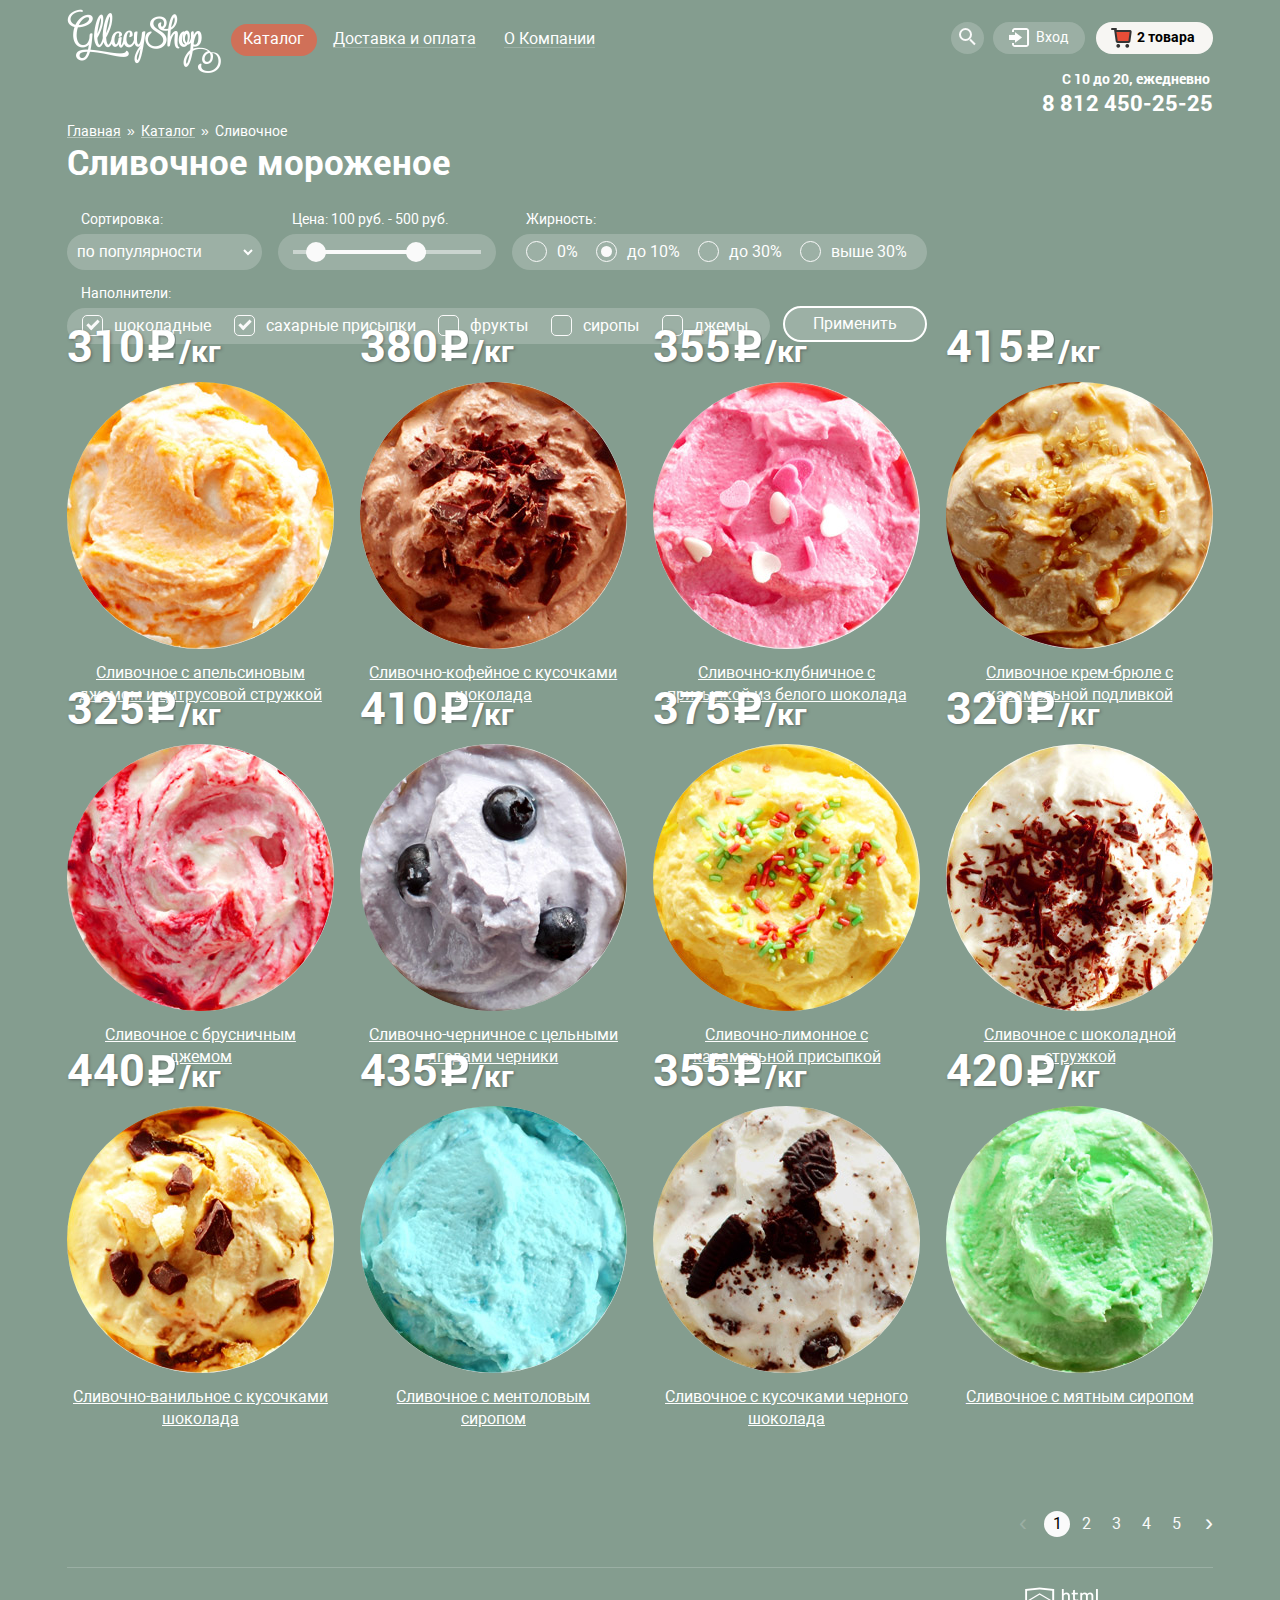
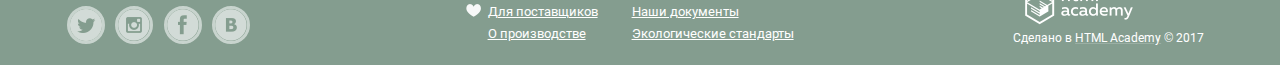
==== commit d6041fb3: "last edit" ====
--- a/catalog.html
+++ b/catalog.html
@@ -11,7 +11,6 @@
 
 <body>
   <div class="site-wrapper">
-    <div class="overlay">
       <div class="content-wrapper">
         <header class="page-header">
           <nav class="navigation">
@@ -20,8 +19,27 @@
                 <a href="index.html"><img src="img/logo.png" width="154" height="64" alt="Gllacy Shop" /></a>
               </div>
               <ul class="navigation__items">
-                <li class="navigation__item navigation__item--open-js navigation__item-catalog">
+                <li class="navigation__item navigation__item--open navigation__item-catalog">
                   <a class="navigation__link navigation__link__active" href="catalog.html">Каталог</a>
+                  <div class="hidden-list">
+                    <ul class="hidden-list__nav">
+                      <li class="hidden-list__item">
+                        <a class="hidden-list__link first-link" href="#">Новинки</a>
+                      </li>
+                      <li class="hidden-list__item hidden-list__item-active">
+                        <a class="hidden-list__link link--active" href="#">Сливочное</a>
+                      </li>
+                      <li class="hidden-list__item">
+                        <a class="hidden-list__link" href="#">Щербеты</a>
+                      </li>
+                      <li class="hidden-list__item">
+                        <a class="hidden-list__link" href="#">Фруктовый лёд</a>
+                      </li>
+                      <li class="hidden-list__item">
+                        <a class="hidden-list__link" href="#">Мелорин</a>
+                      </li>
+                    </ul>
+                  </div>
                 </li>
                 <li class="navigation__item">
                   <a class="navigation__link" href="#">Доставка и оплата</a>
@@ -30,80 +48,84 @@
                   <a class="navigation__link" href="#">О Компании</a>
                 </li>
               </ul>
-              <div class="hidden-list">
-                <ul class="hidden-list__nav">
-                  <li class="hidden-list__item">
-                    <a class="hidden-list__link first-link" href="#">Новинки</a>
-                  </li>
-                  <li class="hidden-list__item hidden-list__item-active">
-                    <a class="hidden-list__link link--active" href="#">Сливочное</a>
-                  </li>
-                  <li class="hidden-list__item">
-                    <a class="hidden-list__link" href="#">Щербеты</a>
-                  </li>
-                  <li class="hidden-list__item">
-                    <a class="hidden-list__link" href="#">Фруктовый лёд</a>
-                  </li>
-                  <li class="hidden-list__item">
-                    <a class="hidden-list__link" href="#">Мелорин</a>
-                  </li>
-                </ul>
-              </div>
             </div>
             <div class="navigation__right">
               <ul class="navigation__second-list">
-                <li class="navigation__first-item">
-                  <a class="navigation__second-list-search" href="#" title="Поиск"></a>
-                </li>
-                <li class="navigation__second-item navigation__second-item--open-js">
-                  <a class="navigation__second-list-account sprite-entry" href="#"></a><span class="entry">Вход</span>
-                </li>
-                <li class="navigation__third-item-catalog navigation__third-item-catalog--open-js">
-                  <a class="navigation__second-list-basket sprite-basket2" href="#" title="Корзина"></a><span class="two-goods">2 товара</span>
+                <li class="navigation__second-list-item">
+                  <div class="navigation__first-item">
+                    <a class="navigation__second-list-link navigation__second-list-search" href="#" title="Поиск"></a>
+                    <div class="search-hidden">
+                      <div class="input-form">
+                      <input type="search" placeholder="Что ищем?"/>
+                      <div class="label-box">
+                        <label>Что ищем?</label>
+                      </div>
+                    </div>
+                    </div>
+                  </div>
+                </li>
+                <li class="navigation__second-list-item">
+                  <div class="navigation__second-item">
+                    <a class="navigation__second-list-link navigation__second-list-account sprite-entry" href="#"></a><span class="entry">Вход</span>
+                    <div class="navigation__pop-up">
+                      <form class="form__pop-up" action="https://echo.htmlacademy.ru" method="post">
+                        <div class="input-form">
+                          <input type="email" placeholder="Электронная почта" pattern="" autocomplete="on" tabindex="1"/>
+                          <div class="label-box">
+                            <label class="form__describtion">Электронная почта</label>
+                          </div>
+                        </div>
+                        <div class="input-form">
+                          <input type="password" placeholder="Пароль" autocomplete="on" tabindex="2"/>
+                          <div class="label-box">
+                            <label class="form__describtion">Пароль</label>
+                          </div>
+                        </div>
+                        <div class="btn-item">
+                         <a class="btn__popup-mini" title="Войти" href="#">Войти</a>
+                          <div class="registration">
+                            <a class="registration__link" href="#">Забыли пароль?</a>
+                            <a class="registration__link" href="#">Новая регистрация</a>
+                            </div>
+                            </div>
+                       </form>
+                    </div>
+                  </div>
+                </li>
+                <li class="navigation__second-list-item navigation__second-list-item-catalog">
+                  <div class="navigation__third-item-catalog">
+                    <a class="navigation__second-list-link navigation__second-list-basket sprite-basket2" href="#" title="Корзина"></a><span class="two-goods">2 товара</span>
+                    <div class="basket--hidden">
+                      <div class="basket__goods">
+                        <div class="basket__goods-item">
+                          <span class="basket__close"></span>
+                          <div>
+                            <img src="./img/ice1.jpg" width="33" height="33" alt="Пломбир с апельсиновым джемом" />
+                          </div>
+                          <p class="basket__describtion">Пломбир с апельсиновым джемом</p>
+                          <span class="basket__quantity">200 руб.</span>
+                          <span class="basket__price--mini">300 руб.</span>
+                        </div>
+                        <div class="basket__goods-item">
+                          <span class="basket__close"></span>
+                          <div>
+                            <img src="./img/ice2.jpg" width="33" height="33" alt="Клубничный пломбир с присыпкой из белого шоколада" />
+                          </div>
+                          <p class="basket__describtion">Клубничный пломбир с присыпкой из белого шоколада</p>
+                          <span class="basket__quantity">300 руб.</span>
+                          <span class="basket__price--mini">450 руб.</span>
+                        </div>
+                      </div>
+                      <span class="basket__price">Итого 750 руб.</span>
+                      <a href="#" class="btn__order">Оформить заказ</a>
+                    </div>
+                  </div>
                 </li>
               </ul>
-              <div class="basket--hidden">
-                <div class="basket__goods">
-                  <div class="basket__goods-item">
-                    <span class="basket__close"></span>
-                    <div>
-                      <img src="./img/ice1.jpg" width="33" height="33" alt="Пломбир с апельсиновым джемом" />
-                    </div>
-                    <p class="basket__describtion">Пломбир с апельсиновым джемом</p>
-                    <span class="basket__quantity">200 руб.</span>
-                    <span class="basket__price--mini">300 руб.</span>
-                  </div>
-                  <div class="basket__goods-item">
-                    <span class="basket__close"></span>
-                    <div>
-                      <img src="./img/ice2.jpg" width="33" height="33" alt="Клубничный пломбир с присыпкой из белого шоколада" />
-                    </div>
-                    <p class="basket__describtion">Клубничный пломбир с присыпкой из белого шоколада</p>
-                    <span class="basket__quantity">300 руб.</span>
-                    <span class="basket__price--mini">450 руб.</span>
-                  </div>
-                </div>
-                <span class="basket__price">Итого 750 руб.</span>
-                <a href="#" class="btn__order">Оформить заказ</a>
-              </div>
               <div class="telephone">
                 <a class="navigation__telephone" href="tel:+78124502525">8 812 450-25-25</a>
               </div>
-              <div class="search-hidden">
-                <input type="search" value="Что ищем?" autofocus/>
-              </div>
-              <div class="navigation__pop-up">
-                  <input type="email" placeholder="Электронная почта" autocomplete="on" tabindex="1"/>
-                  <input type="password" placeholder="Пароль" autocomplete="on" tabindex="2"/>
-                  <div class="btn-item">
-                    <buttom class="btn__popup-mini">Войти</buttom>
-                    <div class="registration">
-                      <a class="registration__link" href="#">Забыли пароль?</a>
-                      <a class="registration__link" href="#">Новая регистрация</a>
-                    </div>
                  </div>
-              </div>
-            </div>
           </nav>
         </header>
         <main>
@@ -440,10 +462,10 @@
             </div>
           </div>
         </footer>
-
       </div>
-    </div>
   </div>
+        <script src="./js/jquery.js"></script>
+        <script src="./js/script.js"></script>
 </body>
 
 </html>
--- a/css/style.css
+++ b/css/style.css
@@ -22,11 +22,7 @@
   display: none;
 }
 
-input[type="text"]:hover,
-input[type="email"]:hover,
-input[type="password"]:hover {
-  outline: #c7c6c5;
-}
+/*#c7c6c5*/
 
 .site-wrapper {
   background-position: top center;
@@ -37,6 +33,7 @@
 }
 
 .content-wrapper {
+  position: relative;
   min-width: 860px;
   max-width: 1146px;
   margin: 0 auto;
@@ -44,7 +41,9 @@
 }
 
 .page-header {
-  height: 6.25%;
+  height: 73px;
+  z-index: 10;
+
 }
 
 .navigation {
@@ -79,10 +78,10 @@
   margin-left: 176px;
 }
 
-.navigation__items li {
+.navigation__item {
   position: relative;
   margin: 0;
-  padding: 0;
+  padding: 0px 0px 15px;
   list-style: none;
 }
 
@@ -186,12 +185,14 @@
 .hidden-list {
   display: none;
   position: absolute;
-  top: 55px;
-  left: 165px;
+  top: 57px;
+  left: -17px;
   width: 144px;
   height: auto;
   margin-top: 5px;
   z-index: 20;
+  box-shadow: 0 20px 20px 0 rgba(0,0,0,.4);
+  overflow: auto;
 }
 
 .hidden-list__nav {
@@ -202,12 +203,12 @@
   width: 144px;
   height: auto;
   margin-top: 5px;
-  border-radius: 10px;
+  border-radius: 5px;
   background-color: #f8f7f4;
   z-index: 30;
   margin: 0;
   padding: 0;
-  overflow: auto;
+  overflow: hidden;
 }
 
 .hidden-list__item {
@@ -263,31 +264,46 @@
   background-color: #d07058;
 }
 
-
 .navigation__right {
   position: relative;
+  z-index: 100;
 }
 
 .navigation__second-list {
   display: flex;
-  justify-content: flex-end;
+  justify-content: space-between;
   position: relative;
   margin: 0;
   padding: 0;
   width: 262px;
-}
-
-.navigation__second-list li {
+  height: 63px;
+}
+
+.navigation__second-list .navigation__second-list-item {
+  width: 33px;
   margin: 0;
-  padding: 0;
+  margin-right: 10px;
+  padding: 25px 0 15px;
   list-style: none;
 }
 
-.navigation__second-list a {
+.navigation__second-list-item:nth-child(2) {
+  width: 91px;
+}
+
+.navigation__second-list-item:last-child {
+  width: 117px;
+}
+
+.navigation__second-list-item {
+  padding-bottom: 15px;
+}
+
+.navigation__second-list .navigation__second-list-link {
   display: flex;
   justify-content: center;
   align-items: center;
-  padding: 0;
+  padding: 0px;
   font-size: 14px;
   line-height: 16px;
   color: white;
@@ -312,31 +328,32 @@
 .search-hidden {
   display: none;
   position: absolute;
-  top: 55px;
-  left: -117%;
+  top: 34px;
+  right: 0%;
   width: 301px;
   height: 44px;
   padding: 20px;
   margin-top: 4px;
-  border-radius: 10px;
+  border-radius: 5px;
   background-color: #f8f7f4;
   z-index: 50;
   box-shadow: -1px 20px 20px 0 rgba(0, 0, 0, 0.4);
 }
 
-.search-hidden input[type="search"] {
-  display: flex;
-  font-size: 14px;
-  line-height: 24px;
+input[type="search"] {
+  position: relative;
+  display: flex;
   width: 309px;
   height: 44px;
   padding: 15px;
-  color: #999999;
   border: 1px solid #d3d3d2;
   border-radius: 5px;
-  font-family: "Roboto","Arial",sans-serif;
-}
-
+  font-size: 16px;
+  line-height: 24px;
+  color: #323232;
+  font-weight: 700;
+  font-family: "Roboto", "Arial", sans-serif;
+}
 
 .navigation__first-item:hover .navigation__second-list-search {
     border: 2px solid rgba(0, 0, 0, 1);
@@ -395,6 +412,7 @@
   line-height: 24px;
   font-weight: 600;
   text-decoration: none;
+  z-index: 1;
 }
 
 .navigation__telephone:after {
@@ -407,21 +425,22 @@
   font-size: 14px;
   line-height: 16px;
   font-weight: 600;
+  z-index: 0;
 }
 
 .basket--hidden {
   display: none;
   flex-direction: column;
-  justify-content: flex-end;
+  justify-content: flex-start;
   align-items: flex-end;
   position: absolute;
-  top: 59px;
+  top: 36px;
   right: 0px;
   width: 510px;
   height: 203px;
   background-color: #f8f7f4;
   padding: 26px 15px 11px;
-  border-radius: 10px;
+  border-radius: 5px;
   box-shadow: -1px 20px 20px 0 rgba(0, 0, 0, 0.4);
   z-index: 10;
 }
@@ -450,6 +469,7 @@
   left: 1px;
   width: 15px;
   height: 1px;
+  cursor: pointer;
   background-color: #000;
   transform: rotate(45deg);
 }
@@ -462,6 +482,7 @@
   right: 0px;
   width: 15px;
   height: 1px;
+  cursor: pointer;
   background-color: #000;
   transform: rotate(90deg);
 }
@@ -520,6 +541,252 @@
   align-items: center;
   margin-top: 16px;
   padding: 9px 14px;
+
+  font-weight: 600;
+  font-family: "Roboto", "Arial", sans-serif;
+  font-size: 18px;
+  line-height: 24px;
+  vertical-align: top;
+  color: #fff;
+  text-decoration: none;
+  text-shadow: 0 2px 5px rgba(160, 32, 11, 0.76);
+
+  background-image: linear-gradient(bottom top, #ca3824 0%, #f26843 100%);
+  background: #f26843;
+  border-radius: 100px;
+  box-shadow: 0 2px 2px rgba(172, 16, 0, 0.64);
+}
+
+.btn__order:hover {
+  color: #fff;
+  background: linear-gradient(to bottom, #f58669 0%, #ec6f5e 100%);
+  box-shadow: inset 0 2px 2px rgba(172, 16, 0, 1);
+}
+
+.btn__order:active {
+  color: #fff;
+  background: linear-gradient(to bottom, #d84742 0%, #e1613e 100%);
+  box-shadow: inset 0 2px 2px rgba(172, 16, 0, 1);
+}
+
+.navigation__third-item .empty {
+  margin-top: 7px;
+  margin-left: 6%;
+  font-size: 14px;
+  line-height: 16px;
+  color: white;
+  font-weight: 300;
+  color: white;
+}
+
+.two-goods {
+  margin-top: 7px;
+  margin-left: 20%;
+  font-size: 14px;
+  line-height: 16px;
+  color: white;
+  font-weight: 700;
+  color: black;
+}
+
+.navigation__first-item {
+  display: flex;
+  justify-content: center;
+  position: absolute;
+  top: 22px;
+  left: 0%;
+  width: 33px;
+  height: 32px;
+  background-color: rgba(250, 250, 250, 0.2);
+  border-radius: 50%;
+  cursor: pointer;
+  margin-right: 10px;
+}
+
+.navigation__second-item {
+  display: flex;
+  justify-content: center;
+  position: absolute;
+  top: 22px;
+  right: 49%;
+  width: 92px;
+  height: 32px;
+  background-color: rgba(250, 250, 250, 0.2);
+  border-radius: 20px;
+  cursor: pointer;
+  z-index: 0;
+  padding-bottom: 0;
+}
+
+.navigation__third-item {
+  display: flex;
+  justify-content: center;
+  position: absolute;
+  top: 22px;
+  right: 0%;
+  width: 117px;
+  height: 32px;
+  background-color: rgba(250, 250, 250, 0.2);
+  border-radius: 20px;
+  cursor: pointer;
+}
+
+.navigation__third-item-catalog {
+  display: flex;
+  justify-content: center;
+  position: absolute;
+  top: 22px;
+  right: 0%;
+  width: 117px;
+  height: 32px;
+  background-color: #f7f6f3;
+  border-radius: 20px;
+  cursor: auto;
+}
+
+.navigation__first-item:hover,
+.navigation__second-item:hover {
+  background-color: #f7f6f3;
+}
+
+.navigation__second-item:hover .entry {
+  color: black;
+}
+.navigation__third-item-cattalog:hover {
+  background-color: #f7f6f3;
+  color: black;
+}
+
+.navigation__second-item:hover a,
+.navigation__third-item:hover a {
+ color: black;
+}
+
+.navigation__link__catalog-link {
+  position: relative;
+}
+
+.first-link:first-of-type {
+  padding: 15px 21px 8px;
+  position: relative;
+  font-weight: bold;
+  position: relative;
+}
+
+.first-link::after {
+  content: "";
+  position: absolute;
+  top: 38px;
+  left: 7px;
+  width: 128px;
+  height: 1px;
+  background-color: #d1d0ce;
+}
+
+.navigation__link__catalog-link:hover .hidden-list {
+  display: flex;
+}
+
+.navigation__second-list-account {
+  position: relative;
+}
+
+.navigation__second-list-account:hover .navigation__pop-up {
+  display: flex;
+}
+
+.navigation__pop-up {
+  display: none;
+  position: absolute;
+  top: 36px;
+  right: 0%;
+  width: 277px;
+  height: 204px;
+  border-radius: 5px;
+  background-color: #f8f7f4;
+  box-shadow: 0 20px 20px 0 rgba(0,0,0,.4);
+  z-index: 200;
+}
+
+.form__pop-up {
+  display: flex;
+  flex-direction: column;
+  justify-content: space-between;
+  border: none;
+  width: 237px;
+  height: 174px;
+  padding: 20px;
+}
+
+.navigation__pop-up input {
+  position: relative;
+  max-width: 205px;
+  min-width: 205px;
+  height: 14px;
+  padding: 15px;
+  font-size: 14px;
+  line-height: 24px;
+  font-family: "Roboto", "Arial", sans-serif;
+  color: #323232;;
+  border: 1px solid #d3d3d2;
+  border-radius: 5px;
+  margin-bottom: 20px;
+  overflow: visible;
+  cursor: auto;
+}
+
+.form__describtion {
+  position: absolute;
+  top: 6px;
+  left: -14px;
+  font-size: 11px;
+  line-height: 13px;
+  color: #999999;
+}
+
+.navigation__pop-up .btn-item {
+  display: flex;
+  flex-direction: row;
+  justify-content: space-between;
+  flex-wrap: nowrap;
+  width: 238px;
+}
+
+.registration {
+  display: flex;
+  flex-direction: column;
+  justify-content: space-around;
+  min-height: 47px;
+}
+
+.registration .registration__link {
+  font-size: 13px;
+  line-height: 24px;
+  color: #323232;
+  text-decoration: underline #adacaa;
+}
+
+.registration .registration__link:hover {
+  color: #e84d37;
+  text-decoration: underline #f9cdc4;
+}
+
+.registration .registration__link:active {
+  color: #e84d37;
+  text-decoration: underline #f9cdc4;
+}
+
+.navigation__pop-up .btn__popup-mini {
+  display: flex;
+  justify-content: center;
+  align-items: center;
+  width: 52px;
+  height: 10px;
+  padding: 16px 25px;
+  margin: 0;
+  z-index: 100;
+  border: none;
+  outline: none;
 
   font-weight: 600;
   font-family: "Roboto","Arial",sans-serif;
@@ -530,235 +797,53 @@
   text-decoration: none;
   text-shadow: 0 2px 5px rgba(160, 32, 11, 0.76);
 
-  background-image: linear-gradient(bottom top, #ca3824 0%, #f26843 100%);
+  background-image: linear-gradient(to top, #ca3824 0%, #f26843 100%);
   background: #f26843;
   border-radius: 100px;
   box-shadow: 0 2px 2px rgba(172, 16, 0, 0.64);
 }
 
-.btn__order:hover {
+.navigation__pop-up .btn__popup-mini:hover {
   background: linear-gradient(to bottom, #f58669 0%, #ec6f5e 100%);
   box-shadow: inset 0 2px 2px rgba(172, 16, 0, 1);
-}
-
-.btn__order:active {
+  color: white;
+}
+
+.navigation__pop-up .btn__popup-mini:active {
   background: linear-gradient(to bottom, #d84742 0%, #e1613e 100%);
   box-shadow: inset 0 2px 2px rgba(172, 16, 0, 1);
-}
-
-.navigation__third-item .empty {
-  margin-top: 7px;
-  margin-left: 6%;
-  font-size: 14px;
-  line-height: 16px;
   color: white;
-  font-weight: 300;
+}
+
+.button-link {
+color: white;
+}
+
+.navigation__second-item:hover .btn__popup-mini {
   color: white;
 }
 
-.two-goods {
-  margin-top: 7px;
-  margin-left: 20%;
-  font-size: 14px;
-  line-height: 16px;
-  color: white;
-  font-weight: 700;
+.navigation__item--open:hover .navigation__link:first-child {
   color: black;
 }
 
-.navigation__first-item {
-  display: flex;
-  justify-content: center;
-  position: absolute;
-  top: 22px;
-  left: 0%;
-  width: 33px;
-  height: 32px;
-  background-color: rgba(250, 250, 250, 0.2);
-  border-radius: 50%;
-  cursor: pointer;
-  margin-right: 10px;
-}
-
-.navigation__second-item {
-  display: flex;
-  justify-content: center;
-  position: absolute;
-  top: 22px;
-  right: 49%;
-  width: 92px;
-  height: 32px;
-  background-color: rgba(250, 250, 250, 0.2);
-  border-radius: 20px;
-  cursor: pointer;
-  z-index: 0;
-  margin-right: 10px;
-}
-
-.navigation__third-item {
-  display: flex;
-  justify-content: center;
-  position: absolute;
-  top: 22px;
-  right: 0%;
-  width: 117px;
-  height: 32px;
-  background-color: rgba(250, 250, 250, 0.2);
-  border-radius: 20px;
-  cursor: pointer;
-}
-
-.navigation__third-item-catalog {
-  display: flex;
-  justify-content: center;
-  position: absolute;
-  top: 22px;
-  right: 0%;
-  width: 117px;
-  height: 32px;
-  background-color: #f7f6f3;
-  border-radius: 20px;
-  cursor: auto;
-}
-
-.navigation__first-item:hover,
-.navigation__second-item:hover {
-  background-color: #f7f6f3;
-}
-
-.navigation__second-item:hover .entry {
-  color: black;
-}
-.navigation__third-item-cattalog:hover {
-  background-color: #f7f6f3;
-  color: black;
-}
-
-.navigation__third-item-catalog .basket--hidden {
-  display: flex;
-}
-
-.navigation__second-item:hover a,
-.navigation__third-item:hover a {
- color: black;
-}
-
-.navigation__link__catalog-link {
-  position: relative;
-}
-
-.first-link:first-of-type {
-  padding: 15px 21px;
-  position: relative;
-  font-weight: bold;
-  position: relative;
-}
-
-.first-link::after {
-  content: "";
-  position: absolute;
-  top: 38px;
-  left: 7px;
-  width: 128px;
-  height: 1px;
-  background-color: #d1d0ce;
-}
-
-.navigation__link__catalog-link:hover .hidden-list {
-  display: flex;
-}
-
-.navigation__second-list-account {
-  position: relative;
-}
-
-.navigation__second-list-account:hover .navigation__pop-up {
-  display: flex;
-}
-
-.navigation__pop-up {
-  display: none;
-  flex-direction: column;
-  justify-content: space-between;
-  position: absolute;
-  top: 60px;
-  right: 50%;
-  width: 237px;
-  height: 174px;
-  padding: 20px;
-  border-radius: 10px;
-  background-color: #f8f7f4;
-  z-index: 21;
-}
-
-.navigation__pop-up input {
-  width: 205px;
-  height: 14px;
-  padding: 15px;
-  font-size: 14px;
-  line-height: 24px;
-  font-family: "Roboto","Arial",sans-serif;
-  color: #999999;
-  border: 1px solid #d3d3d2;
-  border-radius: 5px;
-  margin-bottom: 20px;
-}
-
-.navigation__pop-up .btn-item {
-  display: flex;
-  flex-direction: row;
-  justify-content: space-between;
-  flex-wrap: nowrap;
-  width: 238px;
-}
-
-.registration {
-  display: flex;
-  flex-direction: column;
-  justify-content: space-around;
-  min-height: 47px;
-}
-
-.registration__link {
-  font-size: 13px;
-  line-height: 24px;
-  color: #323232;
-  text-decoration: underline #adacaa;
-}
-
-.btn__popup-mini {
-  display: flex;
-  justify-content: center;
-  align-items: center;
-  width: 52px;
-  height: 10px;
-  padding: 16px 25px;
-  margin: 0;
-
-  font-weight: 600;
-  font-family: "Roboto","Arial",sans-serif;
-  font-size: 18px;
-  line-height: 24px;
-  vertical-align: top;
-  color: #fff;
-  text-decoration: none;
-  text-shadow: 0 2px 5px rgba(160, 32, 11, 0.76);
-
-  background-image: linear-gradient(bottom top, #ca3824 0%, #f26843 100%);
-  background: #f26843;
-  border-radius: 100px;
-  box-shadow: 0 2px 2px rgba(172, 16, 0, 0.64);
-}
-
-.btn__popup-mini:hover {
-  background: linear-gradient(to bottom, #f58669 0%, #ec6f5e 100%);
-  box-shadow: inset 0 2px 2px rgba(172, 16, 0, 1);
-}
-
-.btn__popup-mini:active {
-  background: linear-gradient(to bottom, #d84742 0%, #e1613e 100%);
-  box-shadow: inset 0 2px 2px rgba(172, 16, 0, 1);
-}
+.navigation__item--open:hover .hidden-list {
+  display: flex;
+}
+
+.navigation__second-list-item:first-child:hover .search-hidden {
+  display: flex;
+}
+
+.navigation__second-list-item:nth-child(2):hover .navigation__pop-up {
+  display: flex;
+}
+
+.navigation__second-list-item-catalog:hover .basket--hidden {
+  display: flex;
+}
+
+
 /* slider*/
 .slider {
   position: relative;
@@ -1182,6 +1267,8 @@
   border: 1px solid #d3d3d2;
   border-radius: 5px;
   margin-right: 10px;
+  color: #323232;
+  font-weight: 700;
   font-family: "Roboto","Arial",sans-serif;
 }
 
@@ -1333,19 +1420,271 @@
 
 }
 
+.page-footer {
+  min-width: 860px;
+  margin: 0 auto;
+  height: 11.1%;
+  padding: 0 2.3%;
+}
+
+.page-footer--catalog {
+  min-width: 860px;
+  margin: 0 auto;
+  height: 11.1%;
+  padding: 0 0%;
+}
+.page-footer__container {
+  display: flex;
+  align-items: center;
+  justify-content: space-between;
+  padding: 18px 2.3%;
+}
+
+.page-footer__container--catalog {
+  display: flex;
+  align-items: center;
+  justify-content: space-between;
+  padding: 18px 0%;
+}
+
+.page-footer__social {
+  width: 186px;
+  height: 40px;
+  margin-top: 14px;
+}
+
+.page-footer__social--catalog {
+  width: 186px;
+  height: 40px;
+  margin-top: 20px;
+}
+
+.social__items {
+  display: flex;
+  flex-direction: row;
+  justify-content: space-between;
+  margin: 0;
+  padding: 0;
+  width: 185px;
+  margin-left: 10px;
+}
+
+.social__items--catalog {
+  display: flex;
+  flex-direction: row;
+  justify-content: space-between;
+  margin: 0;
+  padding: 0;
+  width: 185px;
+  margin-left: 0px;
+}
+
+.social__item {
+  width: 40px;
+  height: 40px;
+  position: relative;
+  list-style: none;
+  margin: 0;
+  padding: 0;
+}
+
+.social__link {
+  background-image: url("../img/icons/sprite.png");
+  background-repeat: no-repeat;
+  background-position: center;
+  position: absolute;
+  top: 0%;
+  left: 0%;
+  border: 3px solid #dae2de;
+  border-radius: 50%;
+  opacity: 0.8;
+}
+
+.social__link:hover {
+  opacity: 1;
+}
+
+.social__link:active {
+  box-shadow: inset 0px 2px 1px 0px #888888;
+}
+
+.documents {
+  display: flex;
+  flex-direction: row;
+  justify-content: space-between;
+  position: relative;
+  width: 306px;
+  height: 40px;
+  margin-top: 5px;
+  margin-left: 15px;
+}
+
+.documents__items {
+  display: flex;
+  flex-direction: column;
+}
+
+.documents__items {
+  margin: 0;
+  padding: 0;
+  list-style: none;
+}
+
+.link-bold {
+  font-weight: 600;
+}
+
+.documents__link {
+  font-size: 13px;
+  line-height: 18px;
+  font-weight: normal;
+  color: white;
+  text-decoration: underline #fff;
+}
+
+.documents__link:hover {
+  color: #ffbc9e;
+  text-decoration: underline #ffbc9e;
+}
+
+.documents__link:active {
+  color: #ffbc9e;
+  text-decoration: underline #ffbc9e;
+}
+
+.link-heart {
+  background-image: url("../img/icons/sprite.png");
+  background-repeat: no-repeat;
+  background-position: center;
+  position: absolute;
+  top: 13%;
+  left: -7%;
+}
+
+.copyright {
+  display: flex;
+  flex-direction: column;
+  align-items: flex-start;
+  position: relative;
+}
+
+.copyright__logo {
+  display: flex;
+  background-image: url("../img/icons/sprite.png");
+  background-repeat: no-repeat;
+  background-position: center;
+  position: absolute;
+  bottom: 36%;
+  right: 45%;
+}
+
+.copyright__logo--catalog {
+  display: flex;
+  background-image: url("../img/icons/sprite.png");
+  background-repeat: no-repeat;
+  background-position: center;
+  position: absolute;
+  bottom: 37%;
+  right: 40%;
+}
+
+.copyright__description {
+  font-size: 12px;
+  line-height: 18px;
+  color: white;
+  margin-top: 22%;
+  margin-right: 9px;
+}
+
+.copyright__description a {
+  color: white;
+  text-decoration: underline rgba(250, 250, 250, 0.2);
+}
+
+.copyright__description a:hover {
+  color: #ffbc9e;
+  text-decoration: underline #ffbc9e;
+}
+
+.copyright__description a:active {
+  color: #ffbc9e;
+  text-decoration: underline #ffbc9e;
+}
+
+@media screen and (max-width: 900px) {
+  .page-footer__container {
+    padding: 18px 0%;
+  }
+
+  .social__items {
+    margin-left: 0px;
+  }
+
+  .page-footer__social {
+    margin-top: 15px;
+  }
+
+  .documents {
+    margin-top: 4px;
+    margin-left: 5px;
+  }
+  .copyright__logo {
+    right: 42%;
+  }
+
+  .copyright__description {
+    margin-right: 0px;
+  }
+
+  .copyright__logo--catalog {
+    bottom: 36%;
+    right: 43%;
+  }
+}
+.overlay--open-js {
+  display: block;
+  position: fixed;
+  content: "";
+  top: 0;
+  left: 0;
+  width: 100%;
+  height: 100%;
+  background-color: rgba(0, 0, 0, 0.3);
+  z-index: 100;
+  }
+
+.overlay {
+  display: none;
+  position: fixed;
+  content: "";
+  top: 0;
+  left: 0;
+  width: 100%;
+  height: 100%;
+  background-color: rgba(0, 0, 0, 0.3);
+  z-index: 100;
+}
+
+
 .form-answer {
-  display: none;
+  display: flex;
+  position: fixed;
+  top: 10%;
+  left: 30%;
+  width: 478px;
+  height: 442px;
+  padding: 20px 25px 25px;
+  border-radius: 10px;
+  background-color: #f8f7f4;
+  z-index: 101;
+    box-shadow: 0 30px 50px rgba(0, 0, 0, 0.7);
+}
+
+.form-answer__form {
+  display: flex;
   flex-direction: column;
   justify-content: flex-start;
   align-items: flex-start;
-  position: absolute;
-  top: center;
-  left: center;
-  width: 478px;
-  height: 442px;
-  padding: 20px 25px 25px;
-  border-radius: 20px;
-  background-color: #f8f7f4;
 }
 
 .form-answer__title {
@@ -1356,8 +1695,24 @@
 .form-answer__close {
   display: flex;
   position: absolute;
-  top: 4%;
-  right: 15px;
+  top: 17px;
+  right: 20px;
+  width: 32px;
+  height: 30px;
+  font-size: 0;
+  background: transparent;
+  border: 0;
+  cursor: pointer;
+  z-index: 0;
+}
+
+
+.form-answer__close::before {
+  display: flex;
+  position: absolute;
+  content: "";
+  top: 15px;
+  right: 5px;
   width: 24px;
   height: 2px;
   background-color: #000;
@@ -1368,20 +1723,13 @@
   display: flex;
   position: absolute;
   content: "";
-  top: 0px;
-  right: 0px;
+  top: 15px;
+  right: 5px;
   width: 24px;
   height: 2px;
   background-color: #000;
-  transform: rotate(90deg);
-}
-
-.form-answer bottom {
-  justify-content: flex-end;
-  align-items: flex-end;
-  font-family: "Roboto","Arial",sans-serif;
-}
-
+  transform: rotate(-45deg);
+}
 
 input[type="text"] {
   width: 267px;
@@ -1391,6 +1739,8 @@
   color: rgba(153, 153, 153, 1);
   padding: 15px 15px;
   margin-bottom: 15px;
+  color: #323232;
+  font-weight: 700;
   font-family: "Roboto","Arial",sans-serif;
 }
 
@@ -1401,25 +1751,49 @@
   border-radius: 5px;
   padding: 15px 15px;
   margin-bottom: 15px;
+  color: #323232;
+  font-weight: 700;
   font-family: "Roboto","Arial",sans-serif;
 }
 
 textarea {
+  position: relative;
   width: 428px;
   height: 155px;
   border: 1px solid #d3d3d2;
   border-radius: 5px;
   padding: 15px 15px;
   margin-bottom: 25px;
+  color: #323232;
+  font-weight: 700;
   font-family: "Roboto","Arial",sans-serif;
 }
 
 .btn__js {
+  display: flex;
+ position: absolute;
+ right: 50px;
+ bottom: 20px;
+  width: 81px;
+  height: 45px;
+  background-color: white;
+  outline: none;
+  border: none;
+  z-index: -1;
+}
+
+.btn__form-answer {
   display: flex;
   justify-content: flex-end;
   align-items: flex-end;
-  margin-left: 290px;
+  position: absolute;
+  right: -15px;
+  bottom: -5px;
+  margin-left: 310px;
   padding: 14px 28px;
+  z-index: 1;
+  border: none;
+  outline: none;
 
   font-weight: 600;
   font-family: "Roboto","Arial",sans-serif;
@@ -1430,225 +1804,24 @@
   text-decoration: none;
   text-shadow: 0 2px 5px rgba(160, 32, 11, 0.76);
 
-  background-image: linear-gradient(bottom top, #ca3824 0%, #f26843 100%);
+  background-image: linear-gradient(to top, #ca3824 0%, #f26843 100%);
   background: #f26843;
   border-radius: 100px;
   box-shadow: 0 2px 2px rgba(172, 16, 0, 0.64);
 }
 
-.btn__js:hover {
+.btn__form-answer:hover {
   background: linear-gradient(to bottom, #f58669 0%, #ec6f5e 100%);
   box-shadow: inset 0 2px 2px rgba(172, 16, 0, 1);
 }
 
-.btn__js:active {
+.btn__form-answer:active {
   background: linear-gradient(to bottom, #d84742 0%, #e1613e 100%);
   box-shadow: inset 0 2px 2px rgba(172, 16, 0, 1);
 }
 
-.page-footer {
-  min-width: 860px;
-  margin: 0 auto;
-  height: 11.1%;
-  padding: 0 2.3%;
-}
-
-.page-footer--catalog {
-  min-width: 860px;
-  margin: 0 auto;
-  height: 11.1%;
-  padding: 0 0%;
-}
-.page-footer__container {
-  display: flex;
-  align-items: center;
-  justify-content: space-between;
-  padding: 18px 2.3%;
-}
-
-.page-footer__container--catalog {
-  display: flex;
-  align-items: center;
-  justify-content: space-between;
-  padding: 18px 0%;
-}
-
-.page-footer__social {
-  width: 186px;
-  height: 40px;
-  margin-top: 14px;
-}
-
-.page-footer__social--catalog {
-  width: 186px;
-  height: 40px;
-  margin-top: 20px;
-}
-
-.social__items {
-  display: flex;
-  flex-direction: row;
-  justify-content: space-between;
-  margin: 0;
-  padding: 0;
-  width: 185px;
-  margin-left: 10px;
-}
-
-.social__items--catalog {
-  display: flex;
-  flex-direction: row;
-  justify-content: space-between;
-  margin: 0;
-  padding: 0;
-  width: 185px;
-  margin-left: 0px;
-}
-
-.social__item {
-  width: 40px;
-  height: 40px;
-  position: relative;
-  list-style: none;
-  margin: 0;
-  padding: 0;
-}
-
-.social__link {
-  background-image: url("../img/icons/sprite.png");
-  background-repeat: no-repeat;
-  background-position: center;
-  position: absolute;
-  top: 0%;
-  left: 0%;
-  border: 3px solid #dae2de;
-  border-radius: 50%;
-  opacity: 0.8;
-}
-
-.social__link:hover {
-  opacity: 1;
-}
-
-.social__link:active {
-  box-shadow: inset 0px 2px 1px 0px #888888;
-}
-
-.documents {
-  display: flex;
-  flex-direction: row;
-  justify-content: space-between;
-  position: relative;
-  width: 306px;
-  height: 40px;
-  margin-top: 5px;
-  margin-left: 15px;
-}
-
-.documents__items {
-  display: flex;
-  flex-direction: column;
-}
-
-.documents__items {
-  margin: 0;
-  padding: 0;
-  list-style: none;
-}
-
-.link-bold {
-  font-weight: 600;
-}
-
-.documents__link {
-  font-size: 13px;
-  line-height: 18px;
-  font-weight: normal;
-  color: white;
-  text-decoration: none;
-}
-
-.link-heart {
-  background-image: url("../img/icons/sprite.png");
-  background-repeat: no-repeat;
-  background-position: center;
-  position: absolute;
-  top: 13%;
-  left: -7%;
-}
-
-.copyright {
-  display: flex;
-  flex-direction: column;
-  align-items: flex-start;
-  position: relative;
-}
-
-.copyright__logo {
-  display: flex;
-  background-image: url("../img/icons/sprite.png");
-  background-repeat: no-repeat;
-  background-position: center;
-  position: absolute;
-  bottom: 36%;
-  right: 45%;
-}
-
-.copyright__logo--catalog {
-  display: flex;
-  background-image: url("../img/icons/sprite.png");
-  background-repeat: no-repeat;
-  background-position: center;
-  position: absolute;
-  bottom: 37%;
-  right: 40%;
-}
-
-.copyright__description {
-  font-size: 12px;
-  line-height: 18px;
-  color: white;
-  margin-top: 22%;
-  margin-right: 9px;
-}
-
-.copyright__description a {
-  color: white;
-  text-decoration: underline rgba(250, 250, 250, 0.2);
-}
-
-@media screen and (max-width: 900px) {
-  .page-footer__container {
-    padding: 18px 0%;
-  }
-
-  .social__items {
-    margin-left: 0px;
-  }
-
-  .page-footer__social {
-    margin-top: 15px;
-  }
-
-  .documents {
-    margin-top: 4px;
-    margin-left: 5px;
-  }
-  .copyright__logo {
-    right: 42%;
-  }
-
-  .copyright__description {
-    margin-right: 0px;
-  }
-
-  .copyright__logo--catalog {
-    bottom: 36%;
-    right: 43%;
-  }
-}
-
 /* catalog */
+
 .main__wrapper {
   margin: 0 auto;
 }
@@ -1669,19 +1842,25 @@
   text-decoration: none;
 }
 
+.breadcrumbs .breadcrumbs__link {
+  color: #fff;
+  text-decoration: underline rgba(255, 255, 255, 0.4);
+}
+
+.breadcrumbs__link:hover {
+  color: #ffbc9e;
+  text-decoration: underline #ffbc9e;
+}
+
+.breadcrumbs__link:active {
+  color: #ffbc9e;
+  text-decoration: underline #ffbc9e;
+}
+
 @media screen and (max-width: 900px) {
   .breadcrumbs a {
  margin-top: 13%;
  }
-}
-
-
-.breadcrumbs__link:first-child {
-  text-decoration: underline rgba(255, 255, 255, 0.4);
-}
-
-.breadcrumbs__link:nth-child(3) {
-  text-decoration: underline rgba(255, 255, 255, 0.4);
 }
 
 .main__title {
@@ -1691,12 +1870,15 @@
   margin: 0;
 }
 
+/* filter */
+
 .filter-form {
   display: flex;
   flex-direction: column;
   justify-content: flex-start;
   width: 860px;
   margin: 29px 0 38px;
+  z-index: 1;
 }
 
 .filter-forms {
@@ -1750,10 +1932,11 @@
   line-height: 18px;
   color: white;
   border: none;
+  border-radius: 20px;
   position: relative;
   outline: none;
   color: white;
-  background-color: rgba(255, 255, 255, 0.0);
+  background-color: transparent;
 }
 
 select:hover {
@@ -2240,17 +2423,17 @@
   font-size: 16px;
   line-height: 22px;
   cursor: pointer;
-  text-decoration: underline rgba(250, 250, 250, 0.2);
+  text-decoration: underline white;
 }
 
 .goods__description:hover {
-  color: #e84d37;
-  text-decoration: underline #e84d37;
+  color: #ffbc9e;
+  text-decoration: underline #ffbc9e;
 }
 
 .goods__description:active {
-  color: #e84d37;
-  text-decoration: underline #e84d37;
+  color: #ffbc9e;
+  text-decoration: underline #ffbc9e;
 }
 
 .goods__items-paginator {
@@ -2414,6 +2597,60 @@
   background-color: rgba(250, 250, 250, 0.2);
 }
 
+/* input */
+
+.input-form {
+  position: relative;
+}
+
+.label-box label {
+  display: none;
+  position: absolute;
+  top: 10px;
+  left: 10px;
+  font-size: 16px;
+  line-height: 24px;
+  color: #999999;
+  font-family: "Roboto","Arial",sans-serif;
+  pointer-events: none;
+  transition-duration: 0.2s ease all;
+}
+
+input:hover {
+  border-color: #c7c6c5;
+}
+
+input:focus {
+  border-color: #8fbdec;
+}
+input:focus label {
+  color: #8fbdec;
+}
+
+
+input:focus ~ .label-box label,
+input:valid ~ .label-box label {
+  display: block;
+  transform: translateY(-25px);
+  font-size: 11px;
+  line-height: 13px;
+}
+
+input[placeholder] {
+  color: #999;
+  font-weight: 300;
+}
+.form-answer textarea:focus ~ .label-box label,
+.form-answer textarea:valid ~ .label-box label {
+  display: block;
+  transform: translateY(-25px);
+  font-size: 11px;
+  line-height: 13px;
+}
+}
+
+/* sprite */
+
 .sprite {
     background-image: url(spritesheet.png);
     background-repeat: no-repeat;
